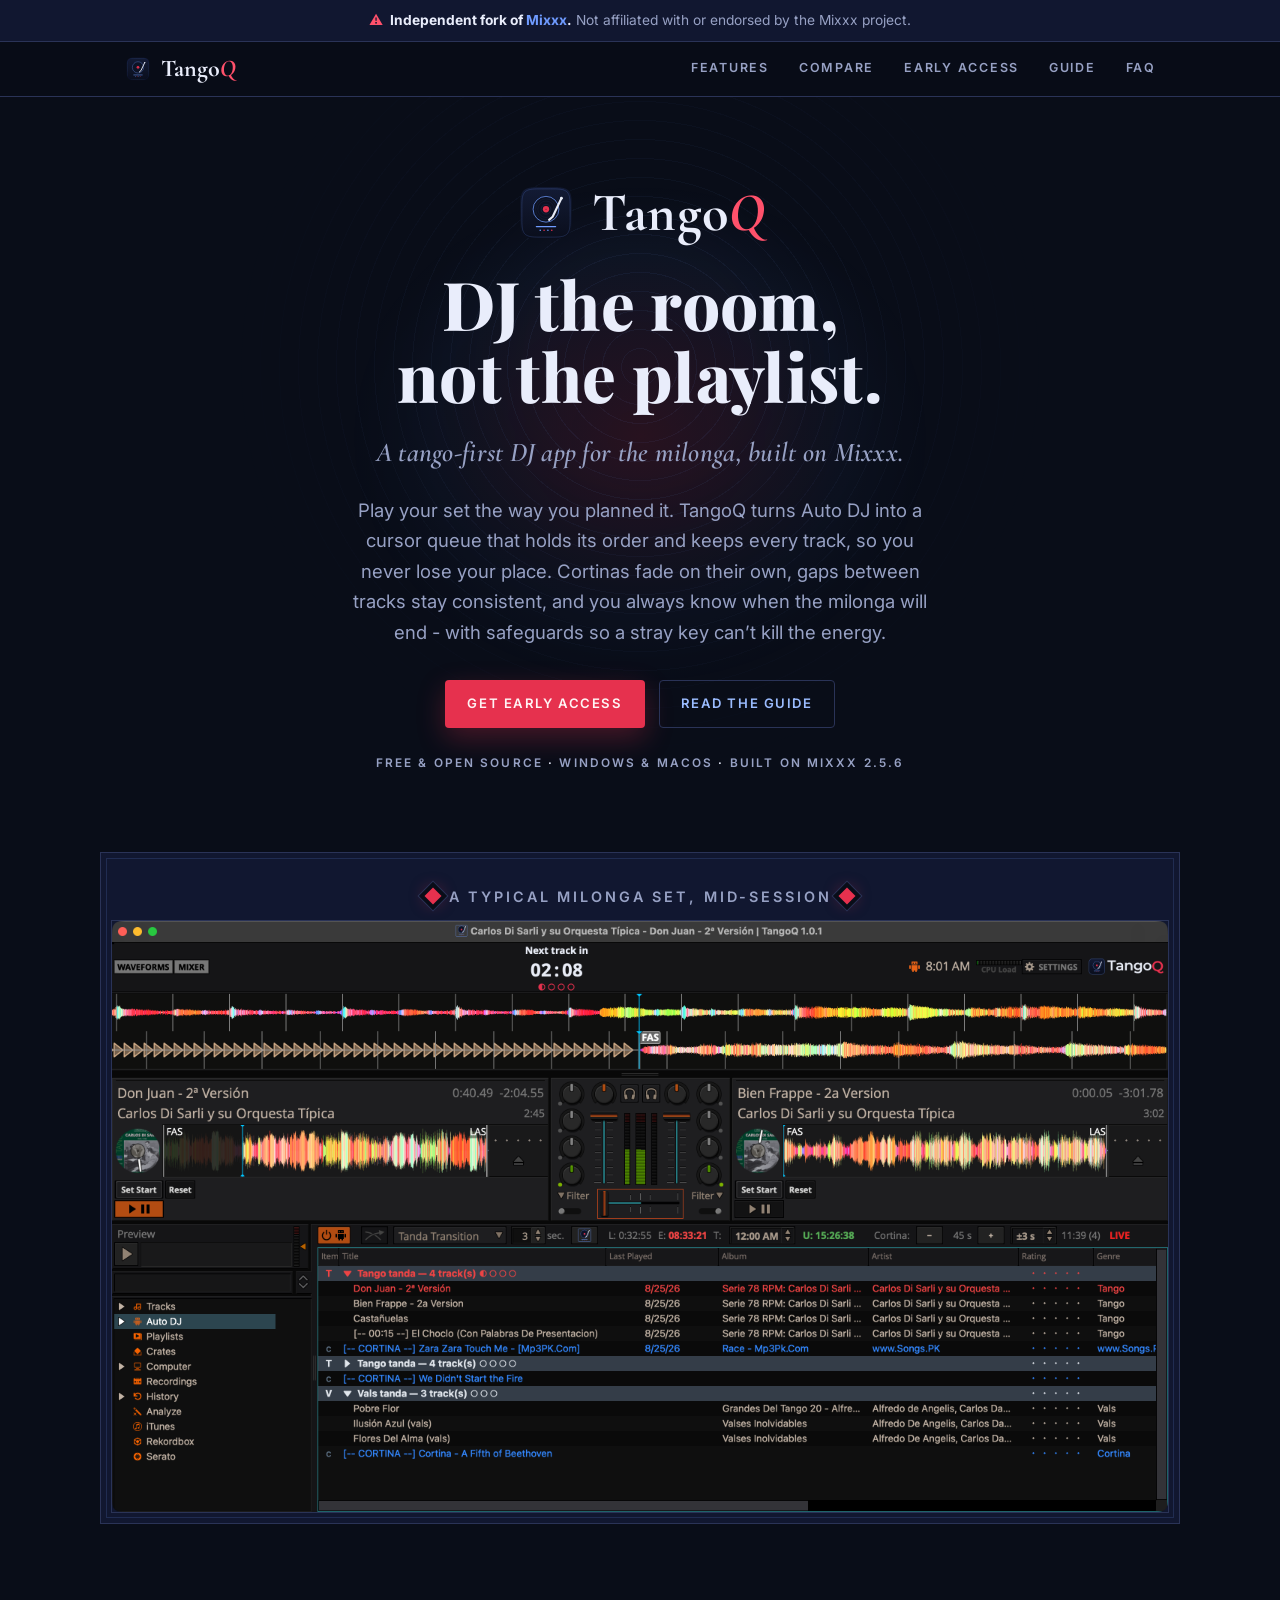
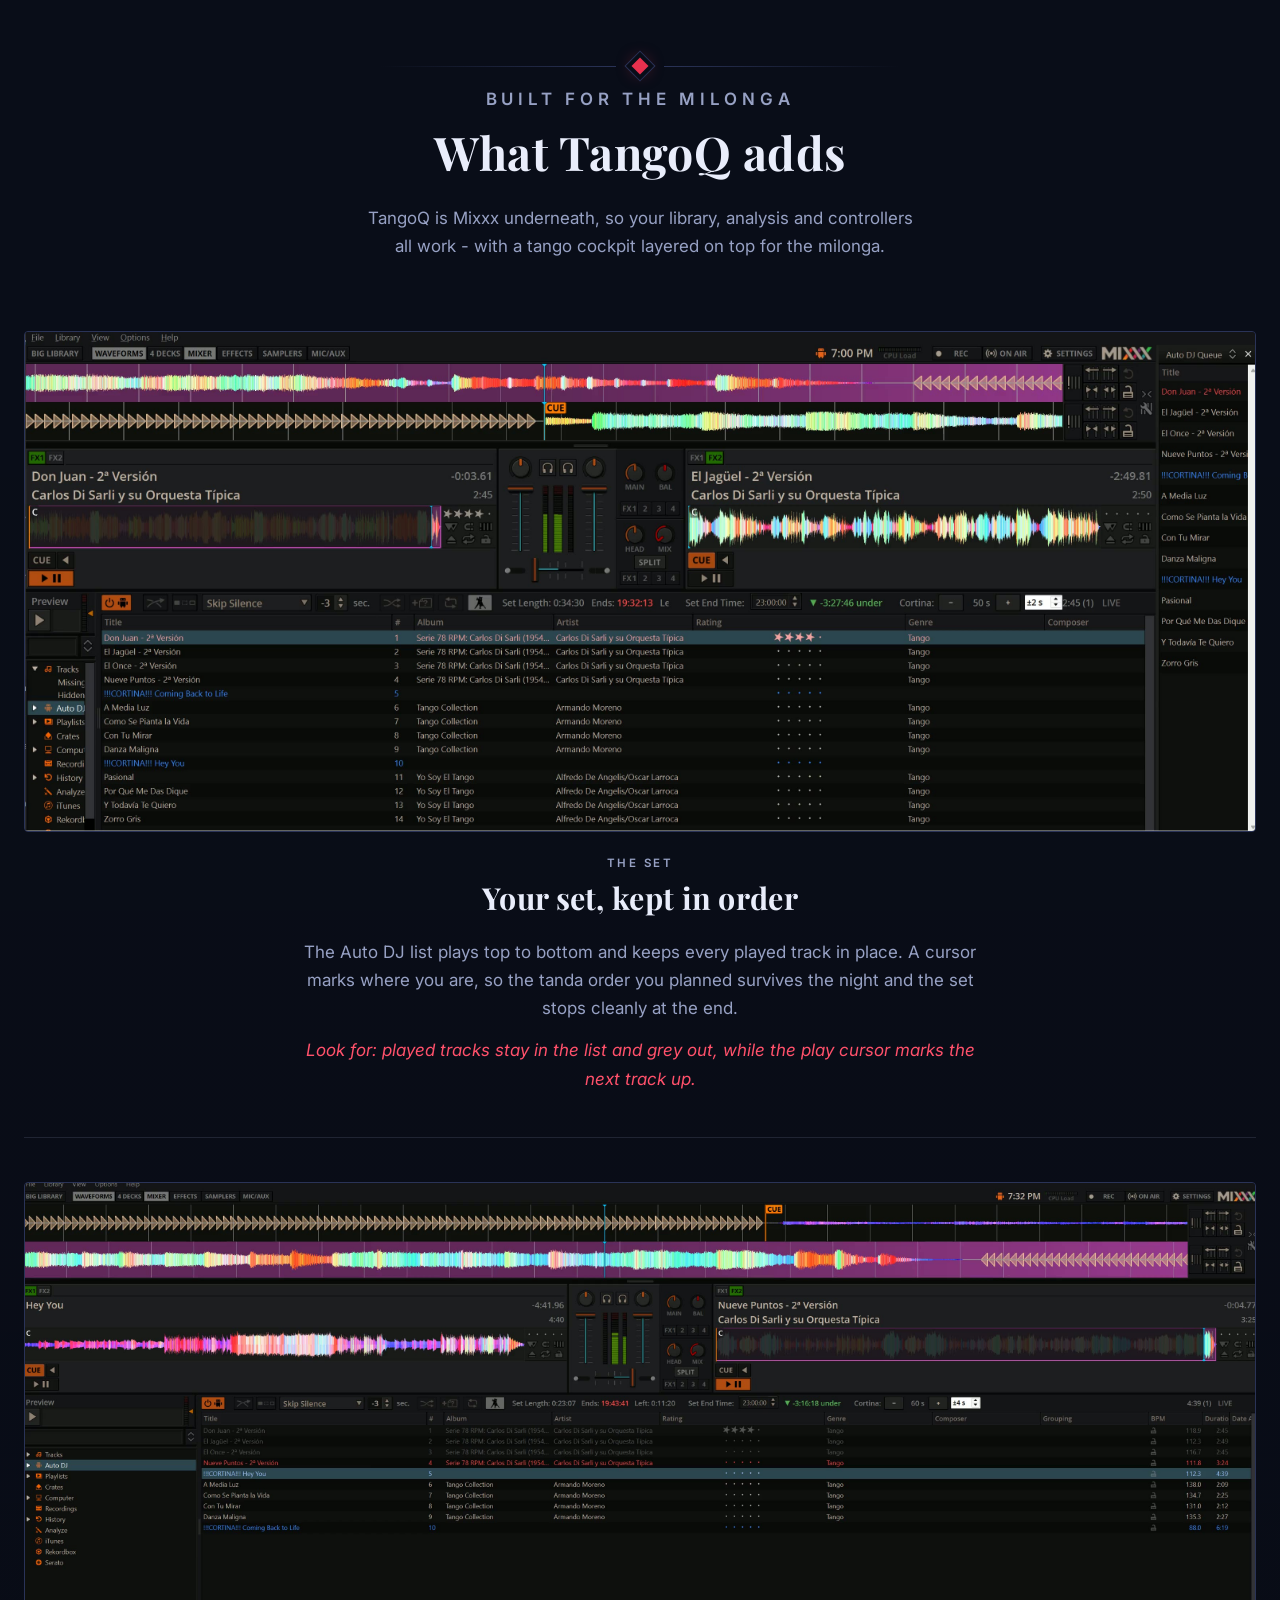
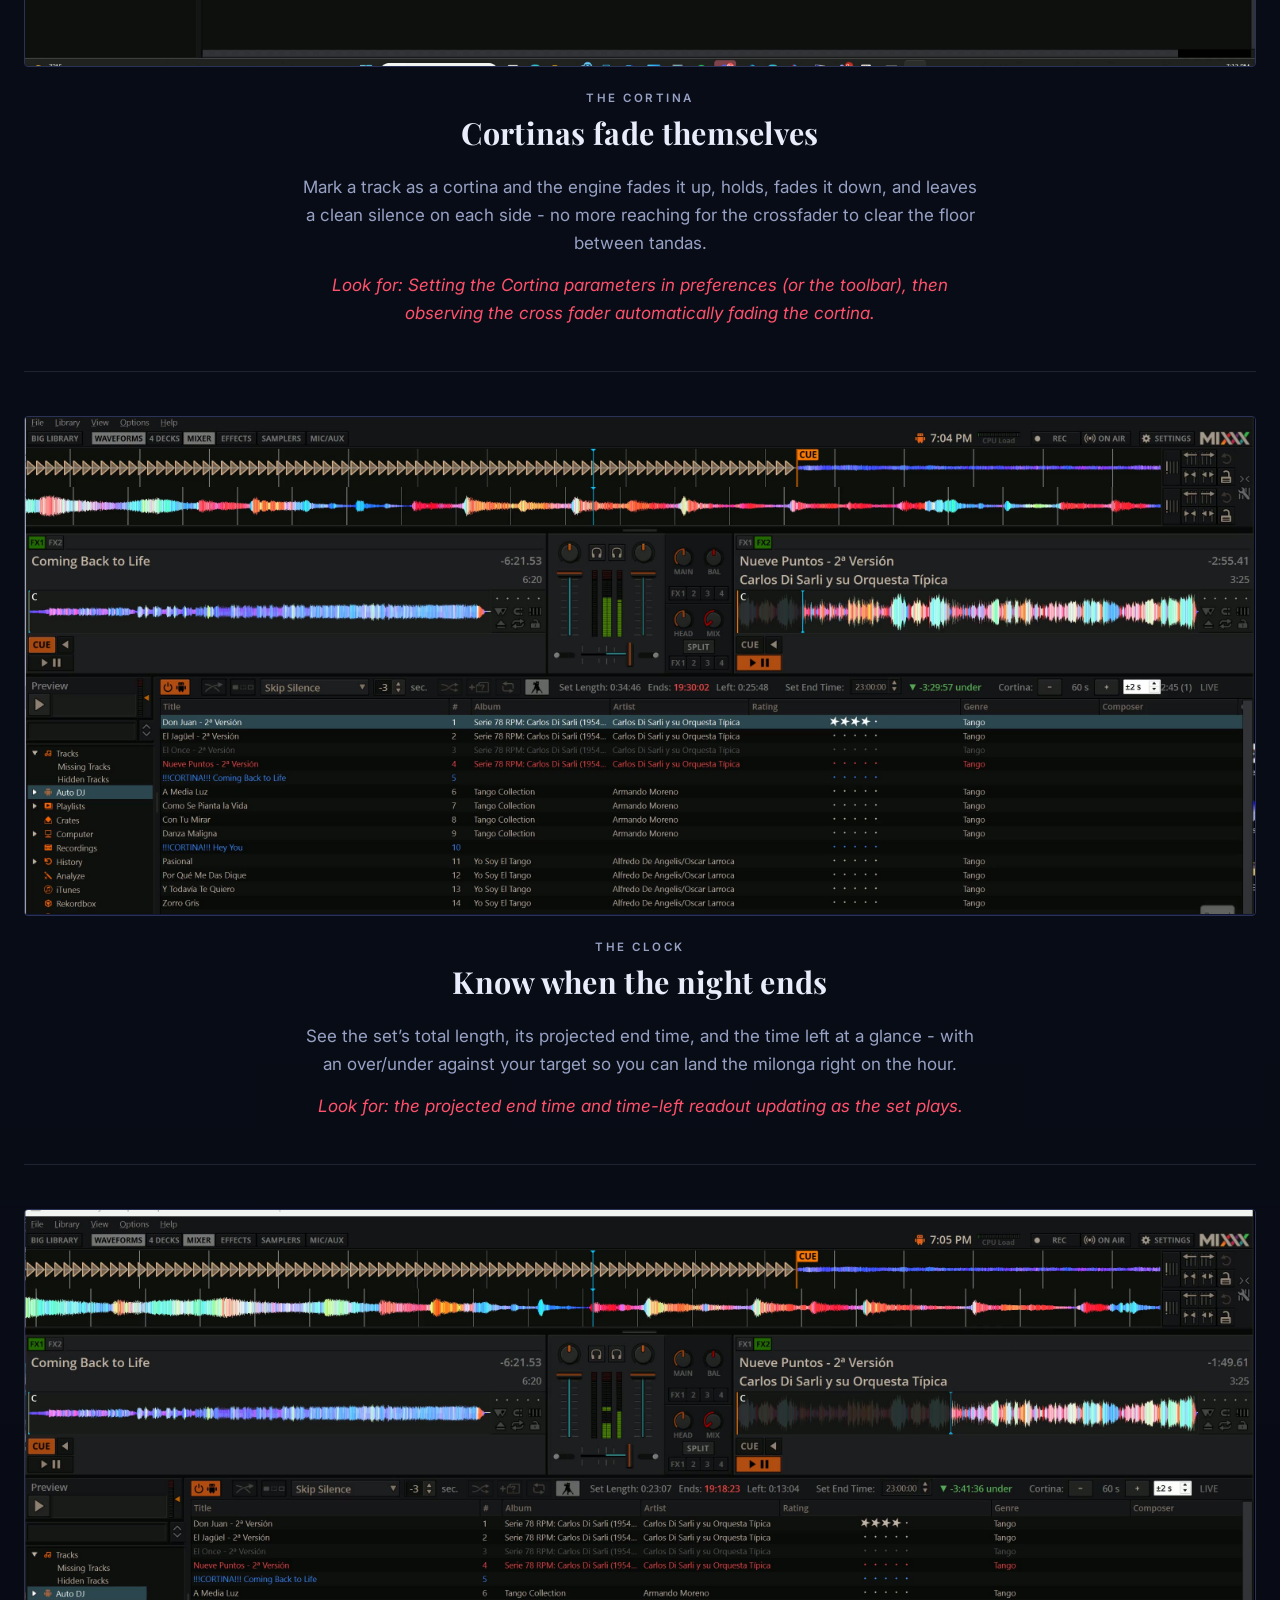
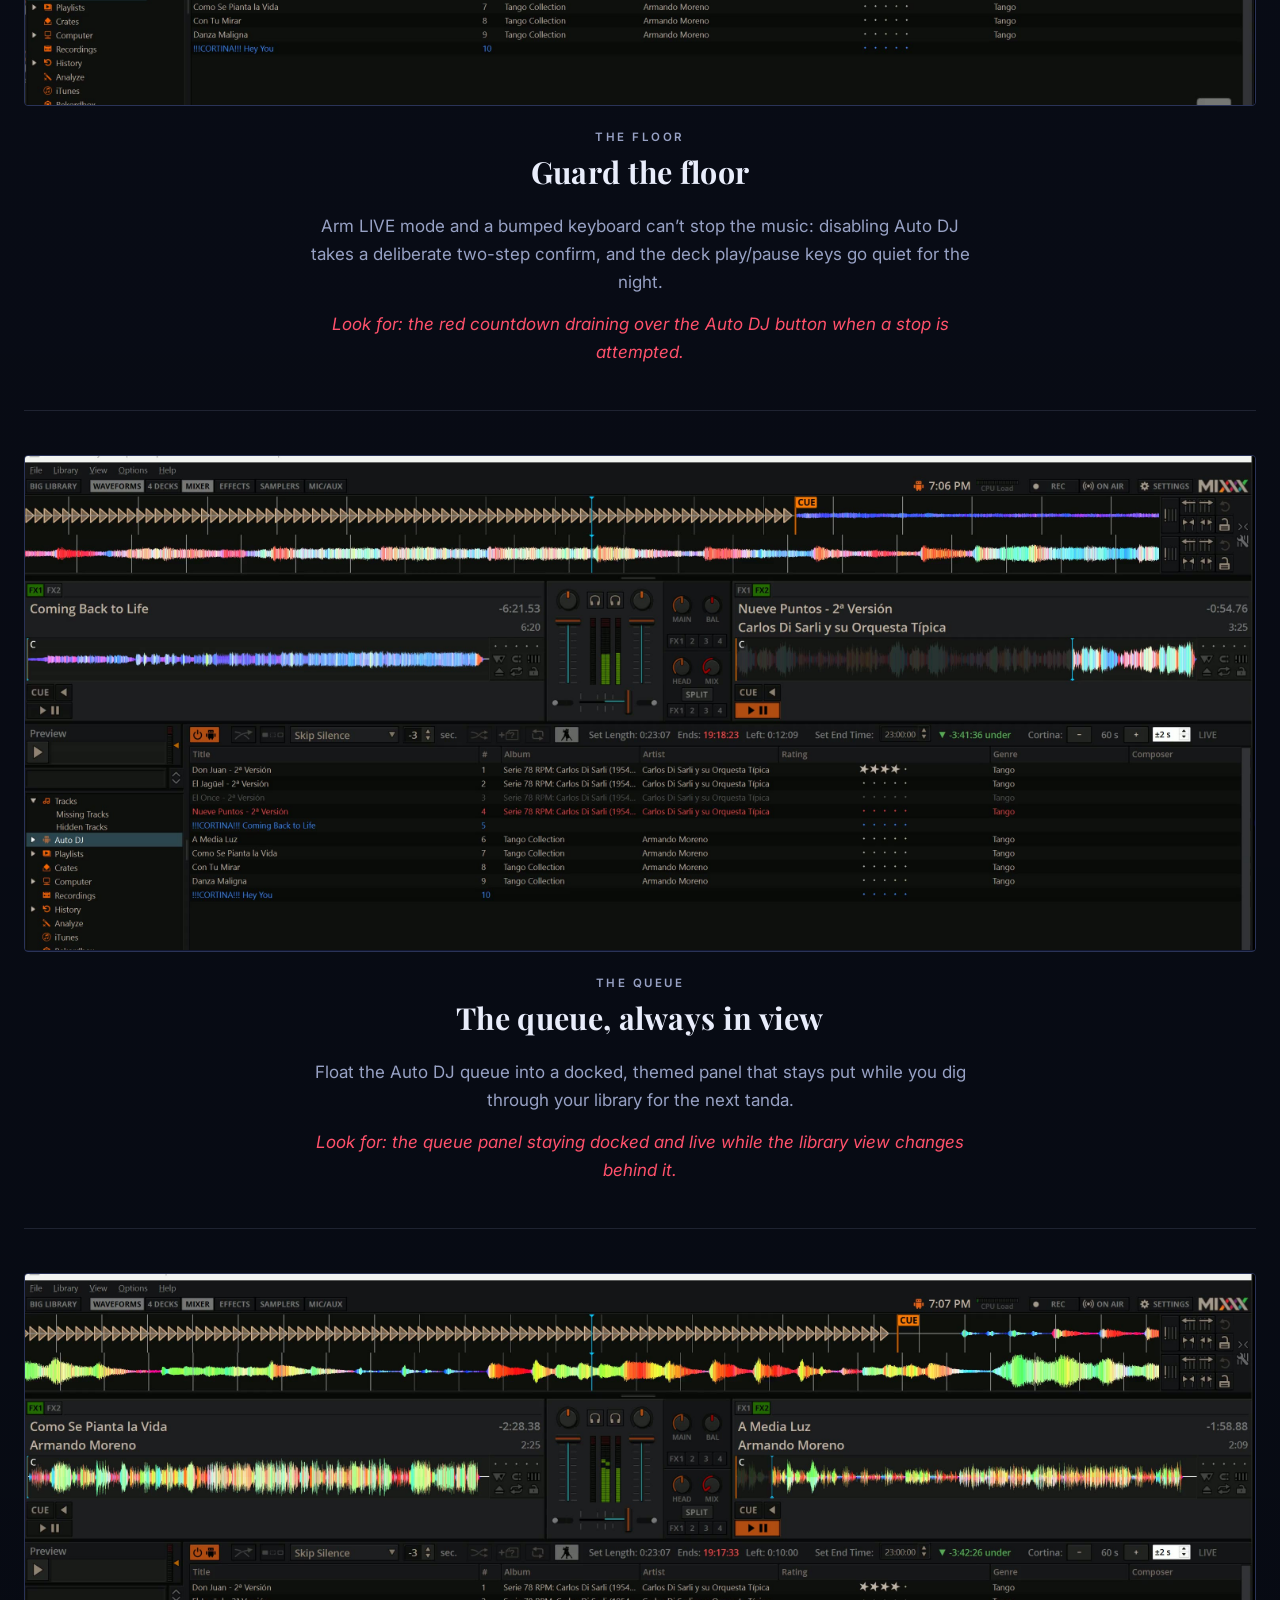
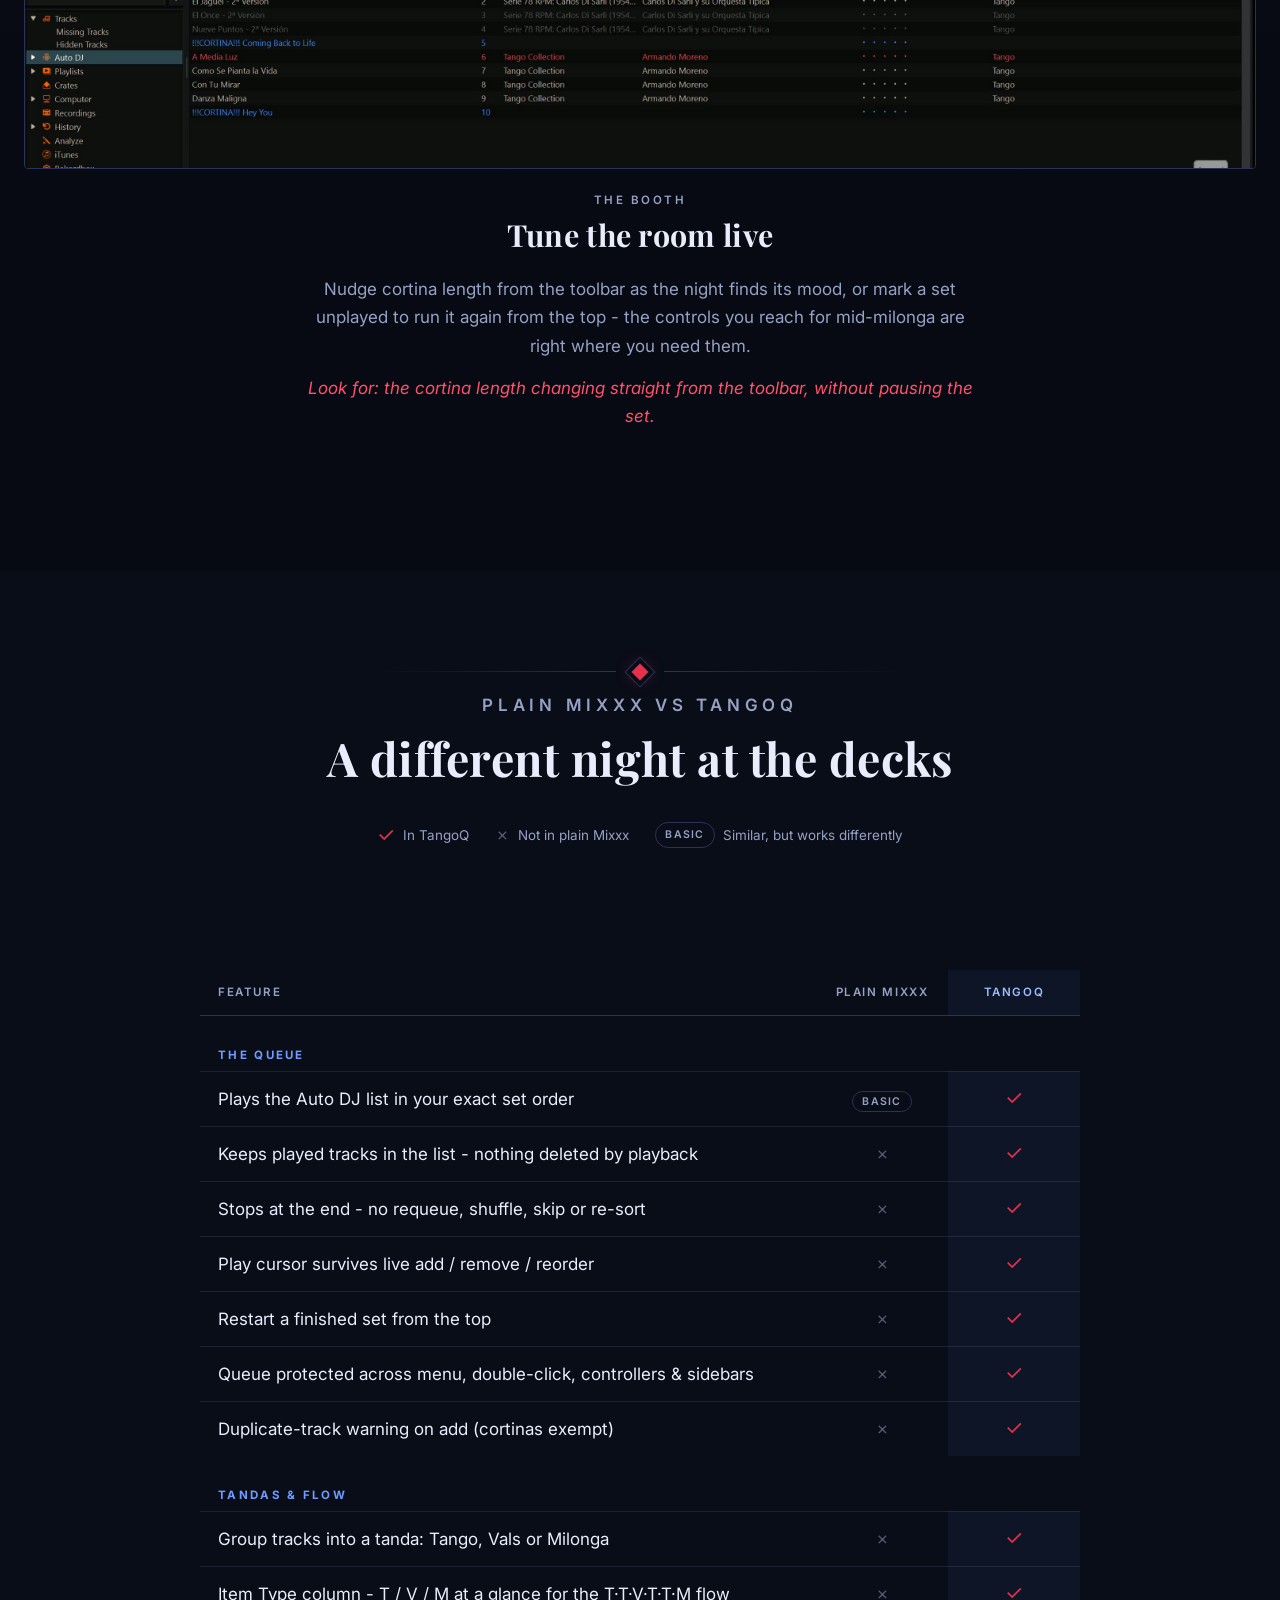
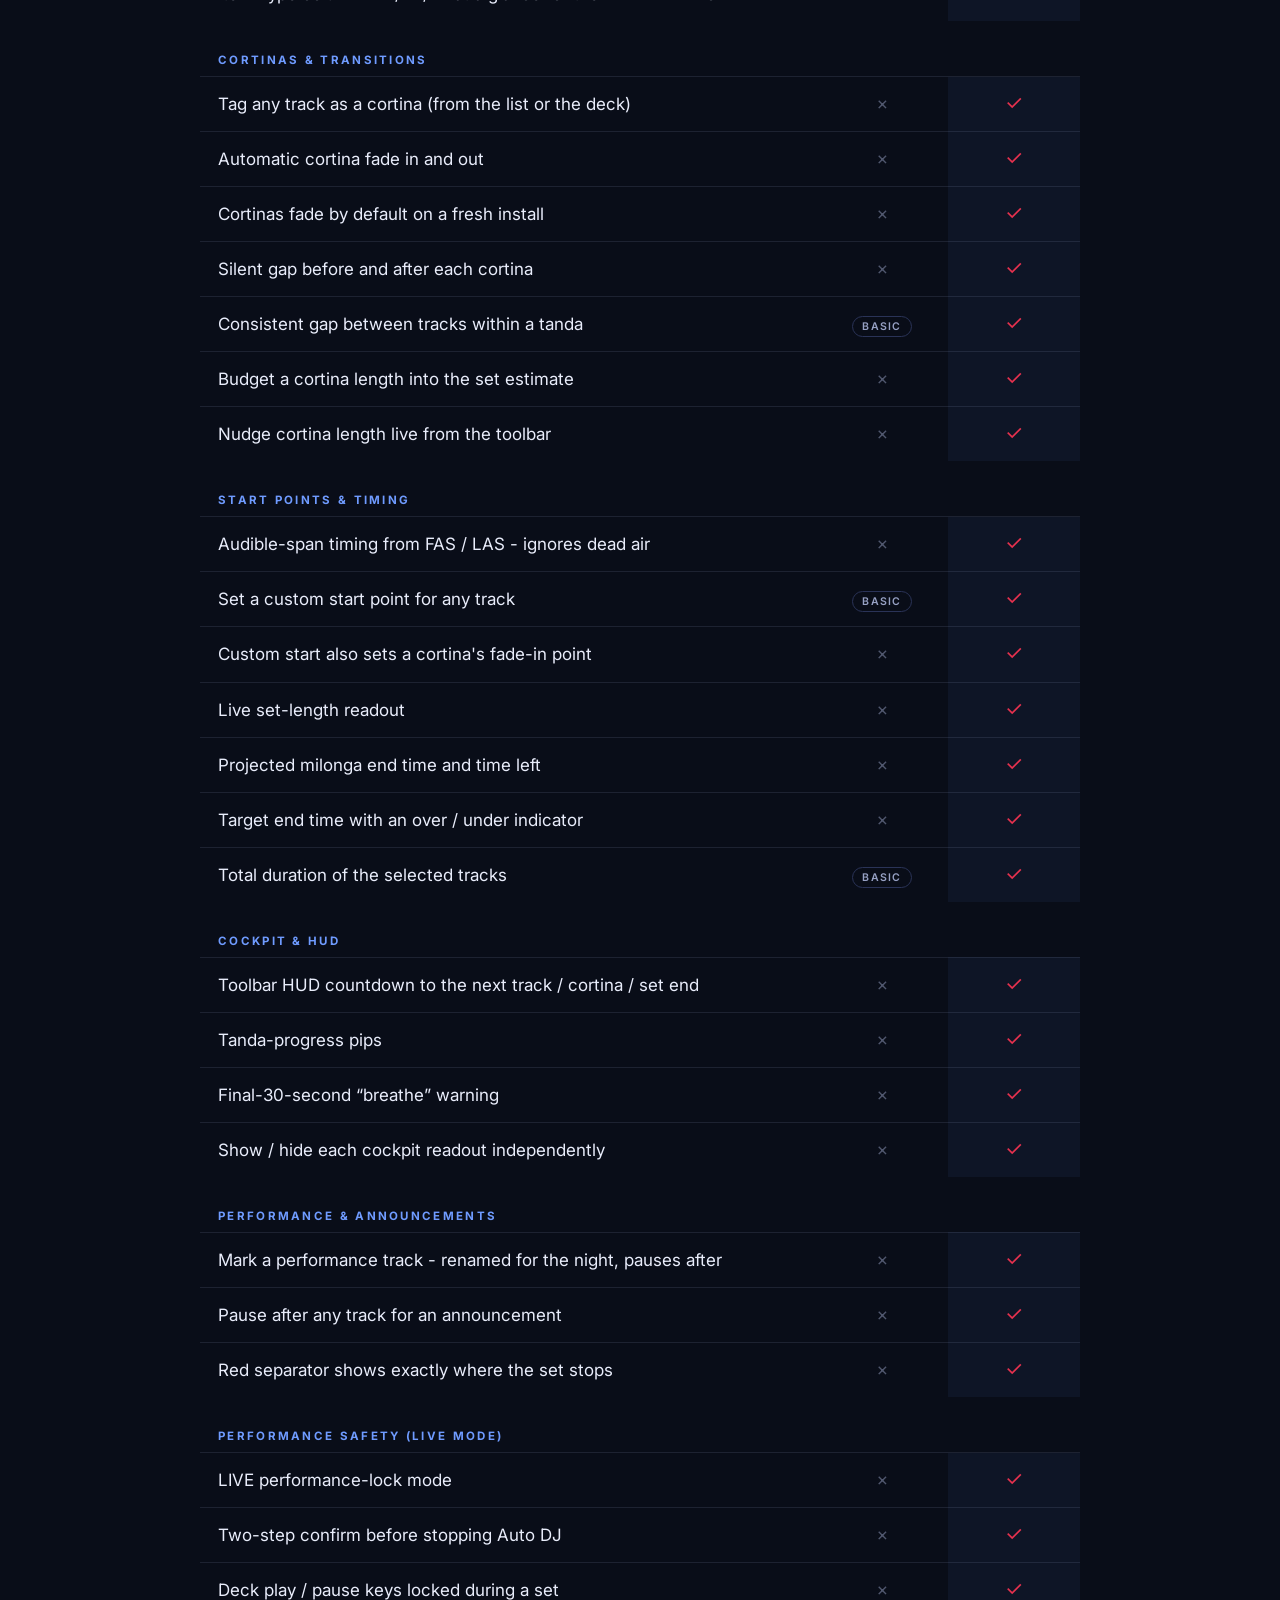
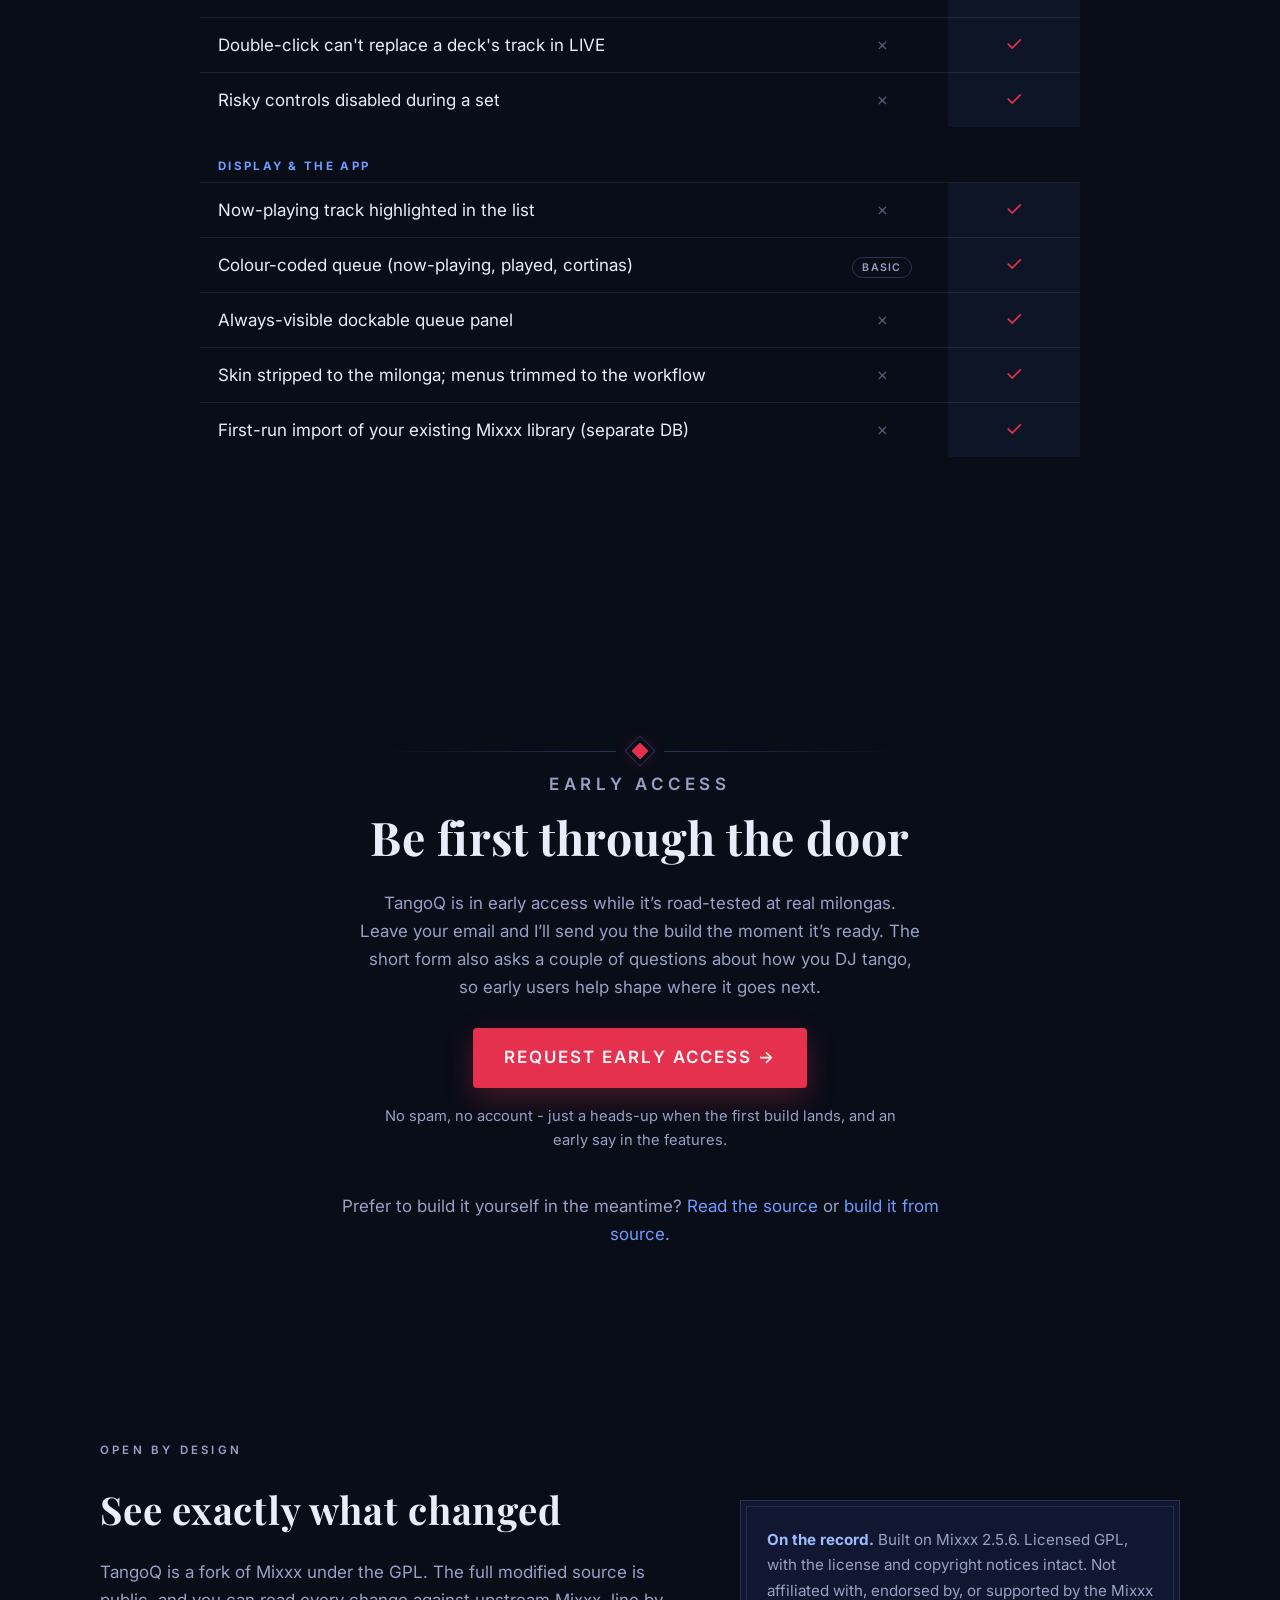
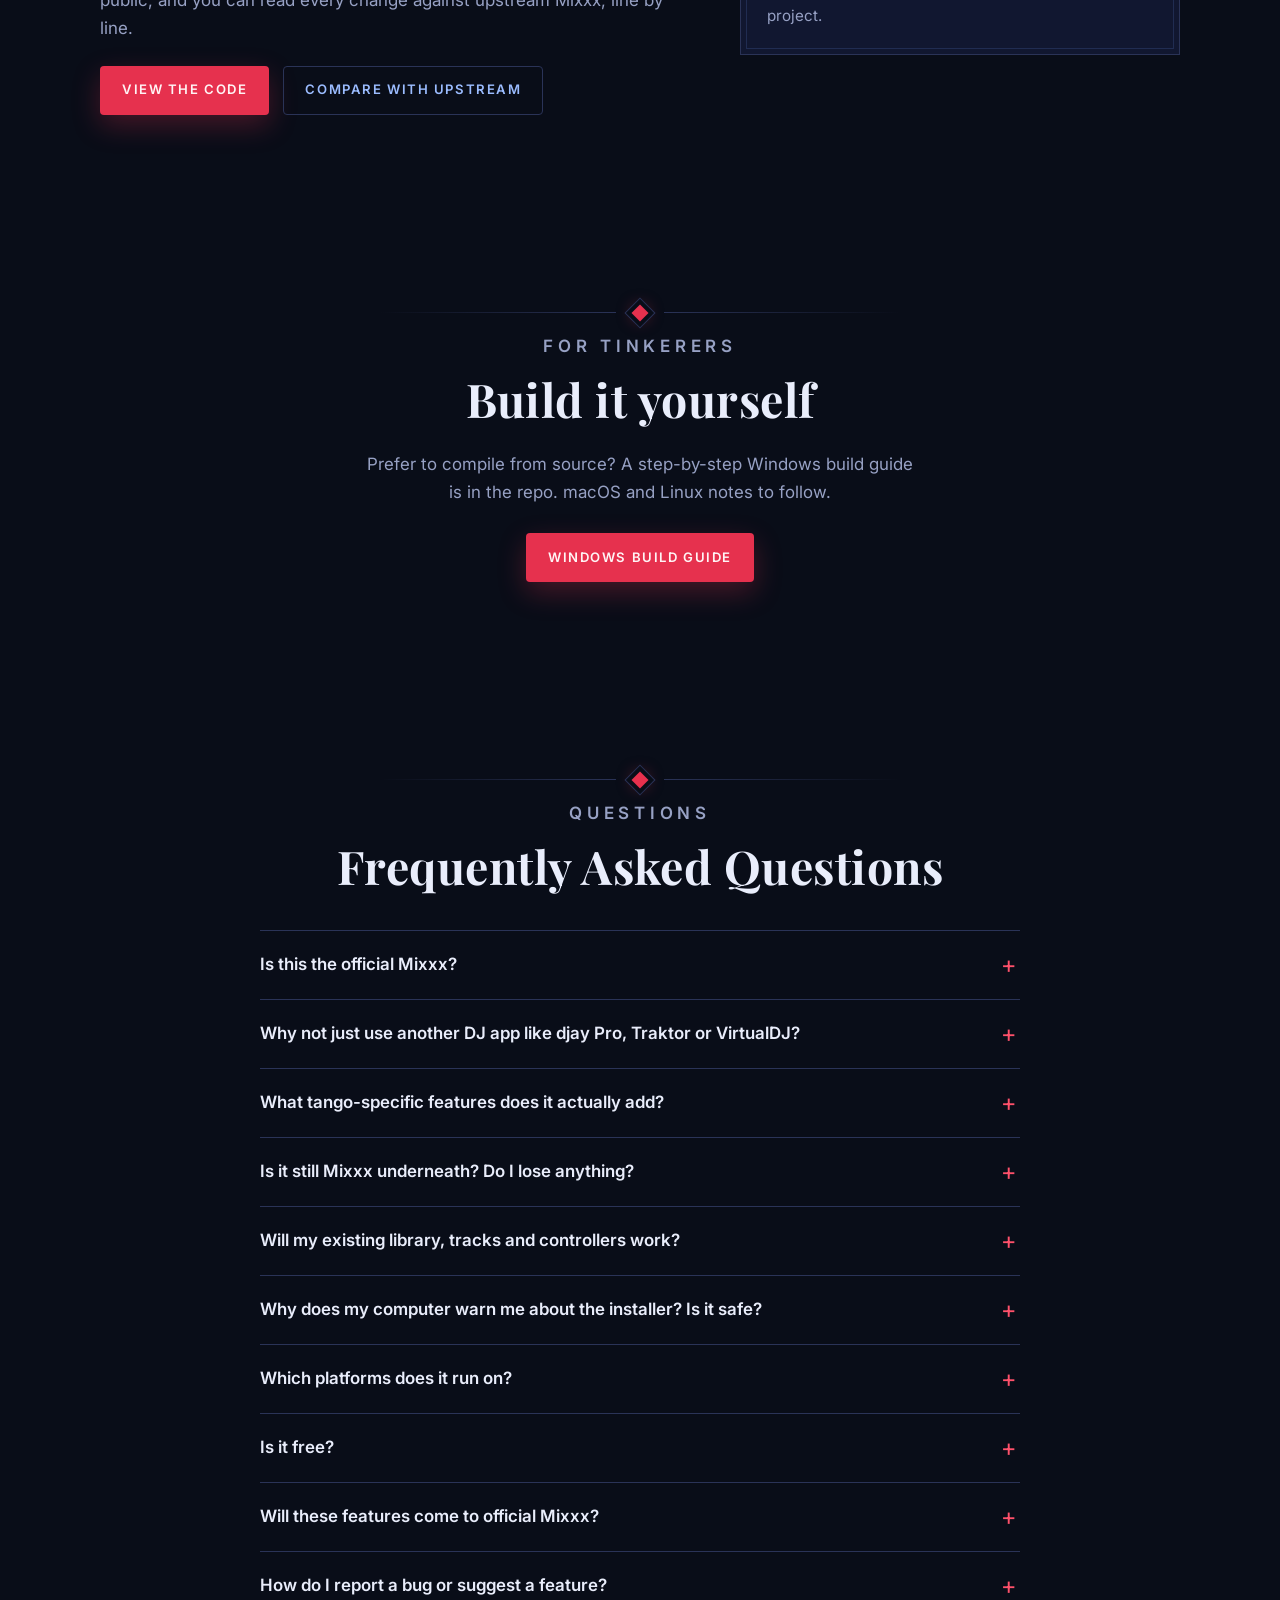
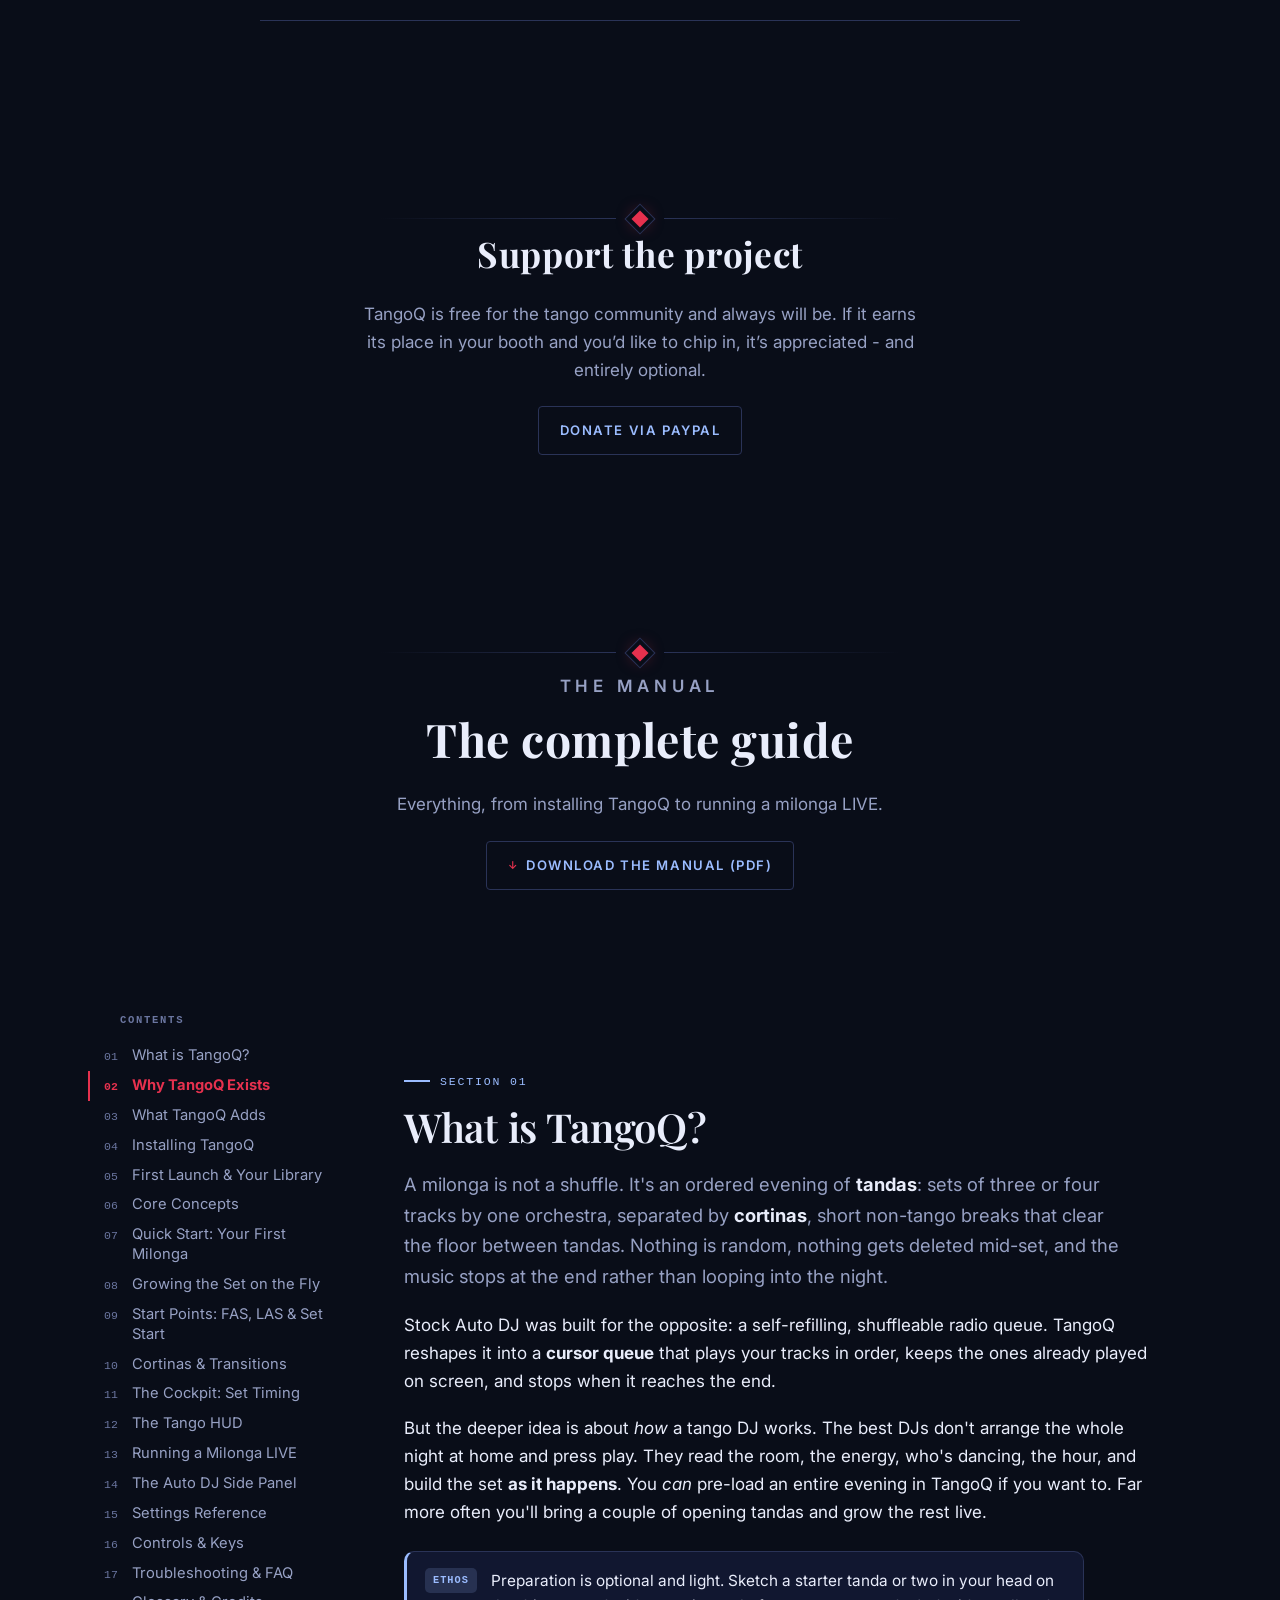
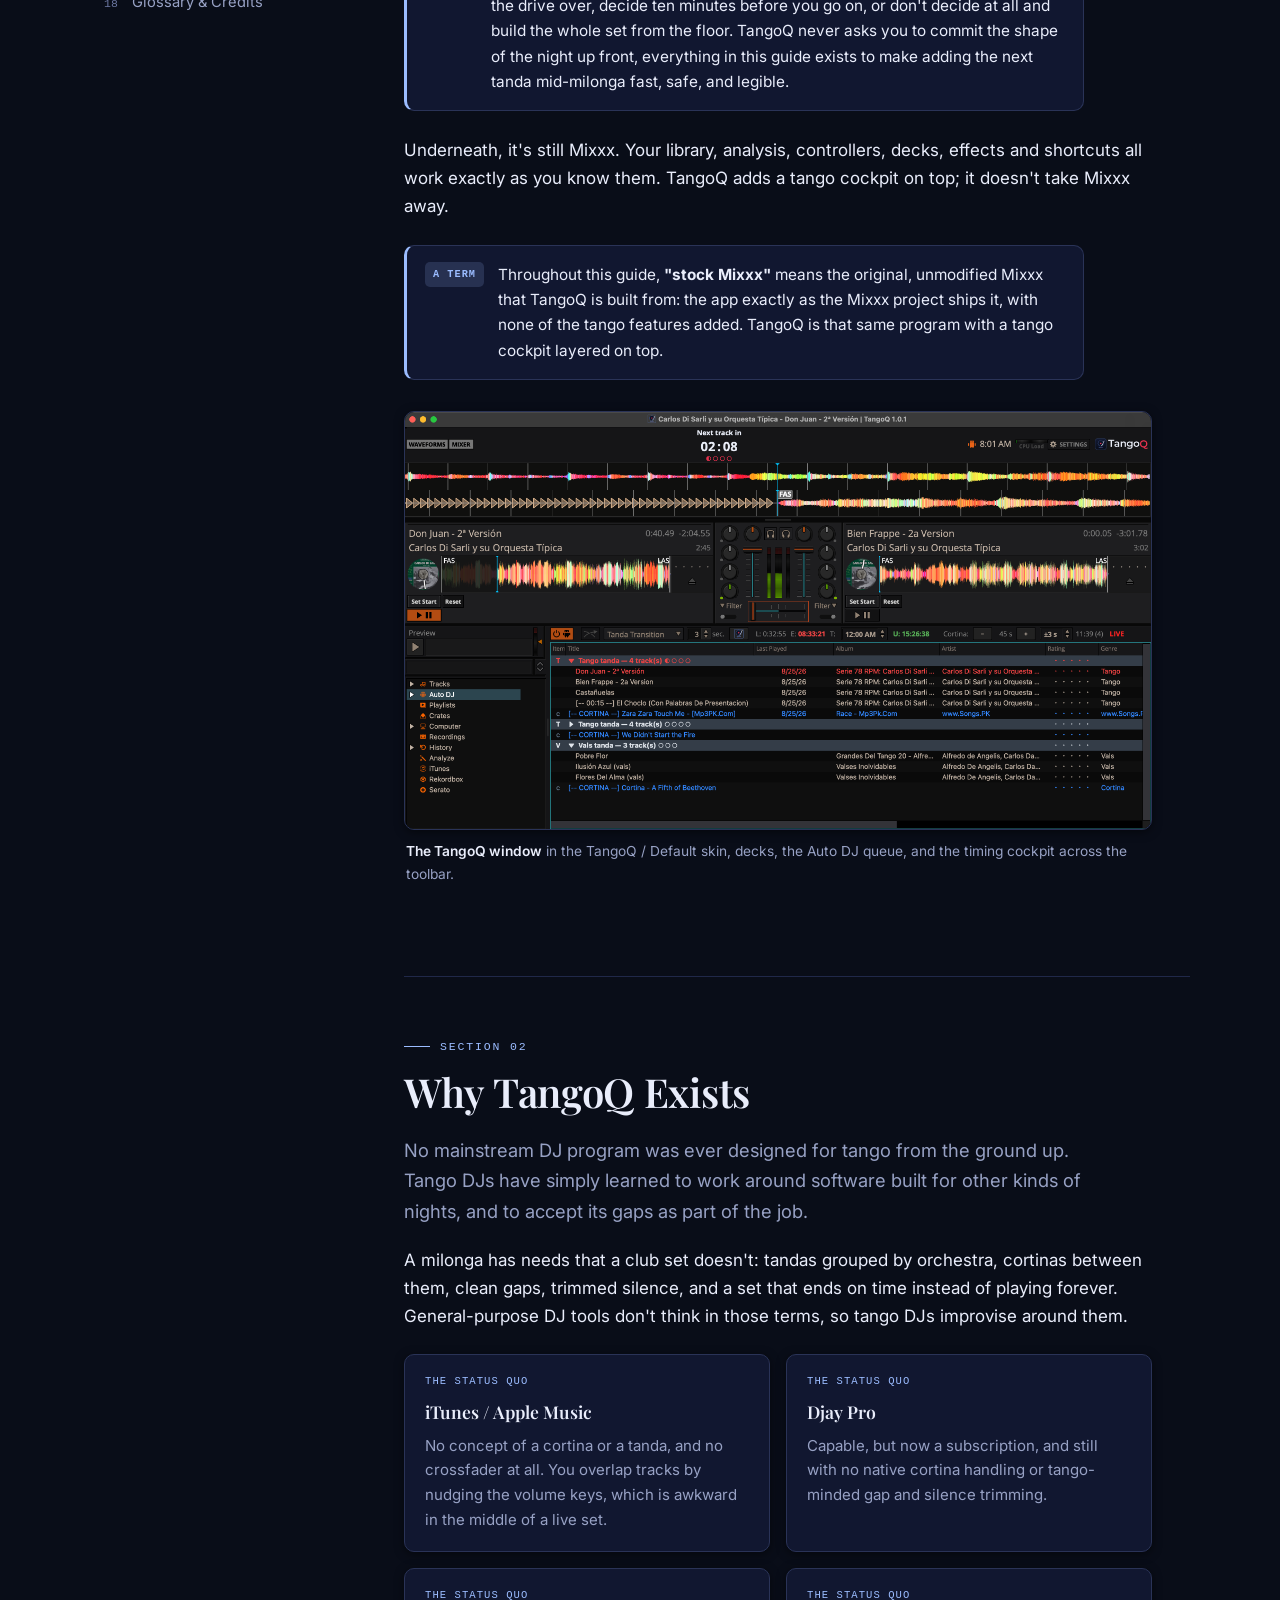
==== index.html @ 04840998 "Fix favicon white border by cropping padding The favicon used the macOS app icon, whose squircle is " ====
<!DOCTYPE html>
<html lang="en">
<head>
<meta charset="UTF-8" />
<meta name="viewport" content="width=device-width, initial-scale=1.0" />
<title>TangoQ - DJ the room, not the playlist</title>
<meta name="description" content="TangoQ is a tango-first DJ app built on Mixxx for milonga DJs: a cursor queue that keeps your set in order, automatic cortina fades, set length and end-time timing, and live-performance safeguards. An independent, GPL fork - not affiliated with the Mixxx project." />

<link rel="canonical" href="https://tangoq.app/" />
<!-- Open Graph / social preview -->
<meta property="og:type" content="website" />
<meta property="og:title" content="TangoQ - DJ the room, not the playlist" />
<meta property="og:description" content="A tango-first DJ app built on Mixxx for milonga DJs - a cursor queue, cortina fades, set timing, and gig safeguards." />
<meta property="og:image" content="https://tangoq.app/assets/tangoq-hero.png" />
<meta property="og:url" content="https://tangoq.app/" />

<link rel="icon" type="image/svg+xml" href="assets/tangoq_favicon.svg" />
<link rel="preconnect" href="https://fonts.googleapis.com" />
<link rel="preconnect" href="https://fonts.gstatic.com" crossorigin />
<link href="https://fonts.googleapis.com/css2?family=Cormorant+Garamond:ital,wght@0,600;0,700;1,600;1,700&family=Inter:wght@400;500;600;700&family=Playfair+Display:ital,wght@0,600;0,700;0,800;1,600&display=swap" rel="stylesheet" />
<link rel="stylesheet" href="styles.css" />
<style>
/* ===== scoped field-guide styles ===== */
.guide{
    color-scheme: dark;
    
    --bg:        #090d18;   
    --surface:   #111730;   
    --surface-2: #19203c;   
    --ink:       #e9edfb;   
    --muted:     #97a1c4;   
    --faint:     #6b76a0;   
    --line:      #2a3357;   
    --line-soft: #202849;
    --accent:    #e6314e;   
    --accent-ink:#ff516b;   
    --gold:      #9bbcff;   
    --good:      #7bb267;   
    --over:      #ff516b;   
    --hud-bg:    #05070f;
    --hud-ink:   #e9edfb;
    --shadow:    0 24px 60px rgba(0,0,0,.6);
    --shadow-sm: 0 2px 10px rgba(0,0,0,.5);

    --f-display: "Playfair Display", "Cormorant Garamond", Georgia, serif;
    --f-body:    "Inter", system-ui, -apple-system, "Segoe UI", Roboto, sans-serif;
    --f-mono:    ui-monospace, "SFMono-Regular", Menlo, Consolas, monospace;

    --measure: 68ch;
    --rail: 250px;
    --radius: 10px;
  }.guide *{ box-sizing: border-box; }.guide html{ scroll-behavior: smooth; scroll-padding-top: 84px; }
  @media (prefers-reduced-motion: reduce){.guide html{ scroll-behavior: auto; } }.guide body{
    margin:0;
    background:
      radial-gradient(1100px 520px at 50% -6%, rgba(230,49,78,.11), transparent 62%),
      radial-gradient(900px 480px at 50% 108%, rgba(111,155,255,.07), transparent 60%),
      var(--bg);
    background-attachment: fixed;
    color: var(--ink);
    font-family: var(--f-body);
    font-size: 17px;
    line-height: 1.65;
    -webkit-font-smoothing: antialiased;
    text-rendering: optimizeLegibility;
  }.guide ::selection{ background: color-mix(in srgb, var(--accent) 26%, transparent); }.guide a{ color: var(--accent-ink); text-underline-offset: 3px; text-decoration-thickness: 1px; }.guide a:hover{ color: var(--accent); }.guide :focus-visible{ outline: 2px solid var(--accent); outline-offset: 3px; border-radius: 3px; }.guide .topbar{
    position: sticky; top:0; z-index: 50;
    display:flex; align-items:center; gap:16px;
    padding: 12px clamp(16px,4vw,40px);
    background: color-mix(in srgb, var(--bg) 86%, transparent);
    backdrop-filter: blur(10px);
    border-bottom: 1px solid var(--line);
  }.guide .brand{ display:flex; align-items:baseline; gap:9px; font-family: var(--f-display); font-weight:900; font-size: 1.15rem; letter-spacing:.2px; }.guide .brand b{ color: var(--accent); font-weight:900; }.guide .brand span{ font-family: var(--f-mono); font-size:.62rem; letter-spacing:.14em; text-transform:uppercase; color: var(--faint); transform: translateY(-1px); }.guide .topbar .spacer{ flex:1; }.guide .tog{
    font-family: var(--f-mono); font-size:.72rem; letter-spacing:.06em;
    display:inline-flex; align-items:center; gap:7px;
    padding: 7px 12px; border-radius: 999px;
    border:1px solid var(--line); background: var(--surface); color: var(--muted);
    cursor:pointer;
  }.guide .tog:hover{ border-color: var(--accent); color: var(--ink); }.guide .fork-banner{
    display:flex; align-items:center; justify-content:center; gap:9px;
    padding: 7px 16px; font-size:.8rem; color: var(--muted);
    background: var(--surface); border-bottom: 1px solid var(--line); text-align:center;
  }.guide .fork-banner strong{ color: var(--ink); font-weight:600; }.guide .fork-banner a{ color: var(--accent-ink); }.guide .topbar__icon{ width: 28px; height: 28px; flex:none; }.guide .brand{ text-decoration:none; }.guide .brand .brand__name{ font-family: var(--f-display); font-weight:700; font-size:1.32rem; letter-spacing:.01em; color: var(--ink); }.guide .brand .brand__q{ color: var(--accent); font-style:italic; }.guide .topbar-links{ display:flex; gap:26px; }.guide .topbar-links a{
    color: var(--muted); font-size:.74rem; font-weight:600;
    text-transform:uppercase; letter-spacing:.14em; text-decoration:none;
  }.guide .topbar-links a:hover{ color: var(--gold); }
  @media (max-width: 720px){.guide .topbar-links{ display:none; } }.guide .site-footer{
    border-top: 1px solid var(--line); background: var(--surface);
    padding: 34px clamp(16px,4vw,40px); margin-top: 30px;
  }.guide .site-footer__inner{ max-width: 1180px; margin: 0 auto; display:flex; flex-wrap:wrap; gap: 16px 30px; align-items:center; justify-content:space-between; }.guide .site-footer p{ margin:0; font-size:.82rem; color: var(--muted); max-width: 70ch; }.guide .site-footer strong{ color: var(--ink); }.guide .site-footer a{ color: var(--accent-ink); }.guide .site-footer__links{ display:flex; flex-wrap:wrap; gap: 18px; }.guide .site-footer__links a{ color: var(--muted); font-size:.74rem; font-weight:600; text-transform:uppercase; letter-spacing:.12em; }.guide .site-footer__links a:hover{ color: var(--gold); }.guide .hero .dl-cta{ margin-top: 30px; display:flex; gap:14px; flex-wrap:wrap; }.guide .m-btn{
    display:inline-flex; align-items:center; gap:8px; padding: 11px 20px; border-radius: 999px;
    font-family: var(--f-body); font-weight:600; font-size:.92rem; letter-spacing:.01em;
    text-decoration:none; border:1px solid var(--accent);
  }.guide .m-btn--primary{ background: var(--accent); color: #fff4f5; }.guide .m-btn--primary:hover{ background: var(--accent-ink); border-color: var(--accent-ink); }.guide .m-btn--ghost{ background: transparent; color: var(--ink); border-color: var(--line); }.guide .m-btn--ghost:hover{ border-color: var(--accent); color: var(--accent-ink); }.guide .shell{ max-width: 1180px; margin: 0 auto; padding: 0 clamp(16px,4vw,40px); }.guide .grid{ display:grid; grid-template-columns: var(--rail) minmax(0,1fr); gap: clamp(24px,5vw,68px); align-items:start; }
  @media (max-width: 920px){.guide .grid{ grid-template-columns: 1fr; } }.guide .toc{ position: sticky; top: 76px; align-self:start; }
  @media (max-width: 920px){.guide .toc{ position:static; } }.guide .toc h4{ font-family:var(--f-mono); font-size:.66rem; letter-spacing:.16em; text-transform:uppercase; color:var(--faint); margin:0 0 12px; padding-left: 30px; }.guide .toc ol{ list-style:none; margin:0; padding:0; counter-reset: toc; }.guide .toc li{ counter-increment: toc; }.guide .toc a{
    display:flex; gap:12px; align-items:baseline;
    padding: 5px 0; color: var(--muted); text-decoration:none; font-size:.92rem; line-height:1.35;
    border-left: 2px solid transparent; padding-left: 14px; margin-left:-2px;
  }.guide .toc a::before{ content: counter(toc,decimal-leading-zero); font-family:var(--f-mono); font-size:.72rem; color:var(--faint); min-width: 1.4em; }.guide .toc a:hover{ color: var(--ink); }.guide .toc a.active{ color: var(--accent); border-left-color: var(--accent); font-weight:700; }.guide .toc a.active::before{ color: var(--accent); }.guide .toc details{ margin:0; }.guide .toc summary{ display:none; }
  @media (max-width:920px){.guide .toc{ background:var(--surface); border:1px solid var(--line); border-radius:var(--radius); margin: 8px 0 4px; }.guide .toc details{ padding: 6px 14px; }.guide .toc summary{ display:block; cursor:pointer; font-family:var(--f-mono); font-size:.72rem; letter-spacing:.1em; text-transform:uppercase; color:var(--muted); padding:8px 0; }.guide .toc h4{ display:none; }.guide .toc ol{ padding: 4px 0 10px; }
  }.guide .hero{ padding: clamp(40px,7vw,84px) 0 clamp(28px,4vw,48px); border-bottom: 1px solid var(--line); }.guide .eyebrow{ font-family:var(--f-mono); font-size:.72rem; letter-spacing:.22em; text-transform:uppercase; color: var(--gold); margin:0 0 20px; }.guide .hero h1{
    font-family: var(--f-display); font-optical-sizing:auto;
    font-weight: 900; font-size: clamp(2.6rem, 7vw, 4.6rem); line-height: 1.02;
    letter-spacing:-.5px; margin:0; text-wrap: balance;
  }.guide .hero h1 em{ font-style: italic; font-weight:500; color: var(--accent); }.guide .hero .lede{ max-width: 40ch; margin: 22px 0 0; font-size: 1.24rem; line-height:1.5; color: var(--muted); }.guide .hero .lede b{ color: var(--ink); font-weight:700; }.guide .meta-row{ display:flex; flex-wrap:wrap; gap: 10px 8px; margin-top: 30px; }.guide .chip{ font-family:var(--f-mono); font-size:.72rem; letter-spacing:.04em; padding:6px 11px; border-radius:999px; background: var(--surface-2); color: var(--muted); border:1px solid var(--line); }.guide .chip b{ color: var(--accent); font-weight:600; }.guide main{ padding-bottom: 40px; }.guide .sec{ padding: clamp(38px,5vw,60px) 0; border-bottom: 1px solid var(--line-soft); scroll-margin-top: 84px; }.guide .sec:last-of-type{ border-bottom:0; }.guide .sec > .kicker{ font-family:var(--f-mono); font-size:.72rem; letter-spacing:.16em; text-transform:uppercase; color:var(--gold); display:flex; align-items:center; gap:10px; margin:0 0 14px; }.guide .sec > .kicker::before{ content:""; width: 26px; height:1.5px; background: var(--gold); display:inline-block; }.guide .sec h2{ font-family:var(--f-display); font-weight:600; font-size: clamp(1.7rem,3.6vw,2.5rem); line-height:1.12; letter-spacing:-.3px; margin:0 0 .5em; text-wrap:balance; }.guide .sec h3{ font-family:var(--f-display); font-weight:600; font-size:1.3rem; margin: 2em 0 .5em; letter-spacing:-.2px; }.guide .prose{ max-width: var(--measure); }.guide .prose p{ margin: 0 0 1.1em; }.guide .prose ul, .guide .prose ol{ max-width: var(--measure); padding-left: 1.25em; margin: 0 0 1.2em; }.guide .prose li{ margin: .4em 0; padding-left:.2em; }.guide .prose li::marker{ color: var(--accent); }.guide .prose strong{ font-weight:700; }.guide .lead{ font-size: 1.15rem; color: var(--muted); max-width: 60ch; }.guide .lead b, .guide .lead strong{ color: var(--ink); }.guide .ui{ font-family:var(--f-mono); font-size:.86em; background: var(--surface-2); border:1px solid var(--line); border-radius:6px; padding:.08em .42em; color: var(--ink); white-space:nowrap; }.guide .path{ font-family:var(--f-mono); font-size:.82em; color: var(--muted); word-break: break-all; }.guide kbd{ font-family:var(--f-mono); font-size:.8em; background: var(--surface); border:1px solid var(--line); border-bottom-width:2px; border-radius:6px; padding:.12em .5em; color:var(--ink); box-shadow: var(--shadow-sm); white-space:nowrap; }.guide .note{ display:grid; grid-template-columns: auto 1fr; gap: 14px; max-width: var(--measure);
    margin: 1.6em 0; padding: 16px 18px; border-radius: var(--radius);
    background: var(--surface); border:1px solid var(--line); border-left: 3px solid var(--gold);
    font-size: .96rem; }.guide .note .tag{ font-family:var(--f-mono); font-size:.64rem; letter-spacing:.1em; text-transform:uppercase; font-weight:600;
    align-self:start; padding:4px 8px; border-radius:5px; white-space:nowrap;
    background: color-mix(in srgb, var(--gold) 16%, transparent); color: var(--gold); }.guide .note p{ margin:0; }.guide .note p + p{ margin-top:.6em; }.guide .note.live{ border-left-color: var(--accent); }.guide .note.live .tag{ background: color-mix(in srgb, var(--accent) 15%, transparent); color: var(--accent); }.guide .note.once{ border-left-color: var(--good); }.guide .note.once .tag{ background: color-mix(in srgb, var(--good) 16%, transparent); color: var(--good); }.guide figure.shot{ margin: 1.8em 0; max-width: var(--measure); padding:0; }.guide figure.shot img{ display:block; width:100%; height:auto; border:1px solid var(--line); border-radius:10px; box-shadow: var(--shadow-sm); }.guide figure.shot img + img{ margin-top:14px; }.guide .shot__slot{
    border: 1.5px dashed var(--line); border-radius: var(--radius);
    background: repeating-linear-gradient(45deg, var(--surface), var(--surface) 12px, var(--surface-2) 12px, var(--surface-2) 24px);
    aspect-ratio: 16 / 8; display:flex; flex-direction:column; align-items:center; justify-content:center; gap:8px;
    color: var(--faint); text-align:center; padding: 20px;
  }.guide .shot__slot .cam{ font-size: 1.7rem; opacity:.7; }.guide .shot__slot .num{ font-family:var(--f-mono); font-size:.72rem; letter-spacing:.1em; color: var(--muted); }.guide .shot__slot .file{ font-family:var(--f-mono); font-size:.74rem; color: var(--accent); }.guide figure.shot figcaption{ font-size:.86rem; color: var(--muted); margin-top: 10px; padding-left: 2px; text-align:left; }.guide figure.shot figcaption b{ color: var(--ink); font-weight:600; }.guide .device{ max-width: var(--measure); margin: 1.6em 0; }.guide .device .cap{ font-size:.82rem; color:var(--faint); font-family:var(--f-mono); letter-spacing:.05em; margin-top:8px; }.guide .cockpit{
    background: #151517; border:1px solid #050505; border-radius: 8px;
    box-shadow: var(--shadow); padding: 12px 14px; overflow-x:auto;
    display:flex; align-items:center; gap: 8px; white-space:nowrap;
    font-family: var(--f-mono); font-size:.92rem; color:#a7998b;
  }.guide .cockpit .rd{ display:inline-flex; gap:6px; align-items:baseline; }.guide .cockpit .k{ color:#8d8073; }.guide .cockpit .red{ color:#ee4444; font-weight:600; }.guide .cockpit .grn{ color:#55aa55; font-weight:600; }.guide .cockpit .box{ border:1px solid #3a3a3d; border-radius:5px; padding:2px 7px; color:#cdb4a4; }.guide .cockpit .sep{ width:8px; display:inline-block; }.guide .cockpit .nudge{ border:1px solid #3a3a3d; border-radius:5px; padding:1px 8px; color:#a7998b; }.guide .cockpit .live{ color:#ee2222; font-weight:700; letter-spacing:.06em; }.guide .hud{
    background: var(--hud-bg); border-radius: 10px; box-shadow: var(--shadow);
    padding: 26px; display:flex; flex-direction:column; align-items:center; gap:14px;
  }.guide .hud .count{ font-family:var(--f-mono); font-weight:500; font-size: clamp(3rem,10vw,4.4rem); line-height:1; color: var(--hud-ink); letter-spacing:2px; }.guide .hud .count.breathe{ color:#ff5b5b; }.guide .hud .label{ font-family:var(--f-mono); font-size:.7rem; letter-spacing:.2em; text-transform:uppercase; color:#8d8073; }.guide .hud .pips{ display:flex; gap:8px; margin-top:2px; }.guide .hud .pip{ width:26px; height:6px; border-radius:3px; background:#3a352f; }.guide .hud .pip.on{ background:#c7b299; }.guide .hud .pip.now{ background:#ee4444; }.guide .legend{ max-width: var(--measure); margin: 1.4em 0; border:1px solid var(--line); border-radius:var(--radius); overflow:hidden; background:var(--surface); }.guide .legend .row{ display:grid; grid-template-columns: 84px 128px 1fr; gap: 14px; padding: 12px 16px; align-items:baseline; }.guide .legend .row + .row{ border-top:1px solid var(--line-soft); }.guide .legend .sym{ font-family:var(--f-mono); font-weight:600; font-size:1rem; color: var(--accent); }.guide .legend .row.g .sym{ color: var(--good); }.guide .legend .row.o .sym{ color: var(--over); }.guide .legend .lbl{ font-weight:600; color: var(--ink); font-size:.95rem; }.guide .legend .desc{ font-size:.95rem; color: var(--muted); }.guide .legend .desc b{ color: var(--ink); font-weight:600; }.guide .cards{ display:grid; grid-template-columns: repeat(auto-fit,minmax(240px,1fr)); gap:16px; max-width: var(--measure); margin: 1.4em 0; }.guide .card{ background: var(--surface); border:1px solid var(--line); border-radius:var(--radius); padding: 18px 20px; box-shadow: var(--shadow-sm); }.guide .card h4{ margin:0 0 8px; font-family:var(--f-display); font-weight:600; font-size:1.1rem; }.guide .card p{ margin:0; font-size:.94rem; color: var(--muted); }.guide .card .lbl{ font-family:var(--f-mono); font-size:.66rem; letter-spacing:.1em; text-transform:uppercase; color:var(--gold); display:block; margin-bottom:6px; }.guide ol.steps{ list-style:none; counter-reset: s; padding:0; max-width: var(--measure); margin: 1.4em 0; }.guide ol.steps li{ counter-increment:s; position:relative; padding: 4px 0 18px 52px; }.guide ol.steps li::before{ content: counter(s); position:absolute; left:0; top:0;
    width:34px; height:34px; border-radius:50%; display:flex; align-items:center; justify-content:center;
    font-family:var(--f-display); font-weight:600; font-size:1rem; color:#fff; background: var(--accent); }.guide ol.steps li::after{ content:""; position:absolute; left:16.5px; top:34px; bottom:2px; width:1.5px; background: var(--line); }.guide ol.steps li:last-child::after{ display:none; }.guide ol.steps li b{ color: var(--ink); }.guide ol.steps li p{ margin:.2em 0 0; color: var(--muted); font-size:.95rem; }.guide dl.glossary{ max-width: var(--measure); margin: 1em 0; }.guide dl.glossary div{ padding: 12px 0; border-top:1px solid var(--line-soft); display:grid; grid-template-columns: 150px 1fr; gap: 20px; }.guide dl.glossary div:first-child{ border-top:0; }.guide dl.glossary dt{ font-family:var(--f-display); font-weight:600; font-size:1.02rem; }.guide dl.glossary dd{ margin:0; color: var(--muted); font-size:.95rem; }
  @media (max-width:600px){.guide dl.glossary div{ grid-template-columns:1fr; gap:2px; } }.guide footer{ border-top:1px solid var(--line); margin-top: 20px; padding: 40px 0 60px; }.guide footer .prose{ color: var(--muted); font-size:.9rem; }.guide footer .brand{ margin-bottom: 14px; }.guide hr.rule{ border:0; border-top:1px solid var(--line-soft); margin: 2em 0; max-width: var(--measure); }

.guide{ font-family:var(--f-body); color:var(--ink); }
</style>
</head>
<body>

<!-- ============================ UNOFFICIAL-FORK BANNER ==================== -->
<div class="fork-banner" role="note">
  <span class="fork-banner__icon" aria-hidden="true">&#9888;</span>
  <span>
    <strong>Independent fork of <a href="https://github.com/mixxxdj/mixxx" target="_blank" rel="noopener">Mixxx</a>.</strong> Not affiliated with or endorsed by the Mixxx&nbsp;project.
  </span>
</div>

<!-- ============================ NAV ===================================== -->
<header class="nav">
  <div class="nav__inner">
    <a class="brand" href="#top" aria-label="TangoQ - home">
      <img class="brand__mark-svg" src="assets/tangoq_icon.svg" alt="" aria-hidden="true" width="28" height="28" />
      <span class="brand__name">Tango<span class="brand__q">Q</span></span>
    </a>
    <nav class="nav__links" aria-label="Primary">
      <a href="#features">Features</a>
      <a href="#compare">Compare</a>
      <a href="#early">Early access</a>
      <a href="#guide">Guide</a>
      <a href="#faq">FAQ</a>
    </nav>
  </div>
</header>

<main id="top">
<!-- ============================ HERO ==================================== -->
<section class="hero">
  <div class="hero__grooves" aria-hidden="true"></div>
  <div class="hero__inner">
    <a class="hero__brand" href="#top" aria-label="TangoQ">
      <img class="hero__mark" src="assets/tangoq_icon.svg" alt="" aria-hidden="true" width="64" height="64" />
      <span class="hero__brand-word">Tango<span class="hero__brand-q">Q</span></span>
    </a>
    <h1 class="hero__headline">DJ the room,<br />not the playlist.</h1>
    <p class="hero__tagline">A tango-first DJ app for the milonga, built on Mixxx.</p>
    <p class="hero__lede">
      Play your set the way you planned it. TangoQ turns Auto&nbsp;DJ into a cursor
      queue that holds its order and keeps every track, so you never lose your place.
      Cortinas fade on their own, gaps between tracks stay consistent, and you always
      know when the milonga will end - with safeguards so a stray key can&rsquo;t kill
      the energy.
    </p>
    <div class="hero__cta">
      <a class="btn btn--primary" href="#early">Get early access</a>
      <a class="btn btn--ghost" href="#guide">Read the guide</a>
    </div>
    <p class="hero__meta">Free &amp; open source <b>&middot;</b> Windows &amp; macOS <b>&middot;</b> Built on Mixxx&nbsp;2.5.6</p>
  </div>
</section>

<!-- ============================ HERO SCREENSHOT ======================== -->
<section class="shot">
  <figure class="shot__frame engraved reveal">
    <figcaption class="shot__caption">
      <span class="diamond" aria-hidden="true"></span> A typical milonga set, mid-session <span class="diamond" aria-hidden="true"></span>
    </figcaption>
    <img src="assets/tangoq-hero.png"
         alt="TangoQ running a tango set: the Auto DJ toolbar shows Set Length, projected end time, an over/under indicator, a live cortina-length control and the LIVE lock, with a queue of Di Sarli tandas and cortinas." />
  </figure>
</section>

<!-- ============================ FEATURES (liner notes) ================= -->
<section id="features" class="section liner">
  <div class="section-head reveal">
    <div class="divider"><span class="diamond" aria-hidden="true"></span></div>
    <p class="eyebrow">Built for the milonga</p>
    <h2>What TangoQ adds</h2>
    <p>TangoQ is Mixxx underneath, so your library, analysis and controllers all work - with a tango cockpit layered on top for the milonga.</p>
  </div>

  <div class="liner__rows">
    <article class="liner__row reveal">
      <div class="liner__media">
        <video class="liner__video" width="3090" height="1254" muted loop playsinline preload="none"
               poster="assets/videos/keep_queue.jpg"
               aria-label="Demo: the Auto DJ queue keeps played tracks in order, with a cursor on the next track.">
          <source src="assets/videos/keep_queue.mp4" type="video/mp4" />
        </video>
      </div>
      <div class="liner__text">
        <p class="liner__no">The Set</p>
        <h3>Your set, kept in order</h3>
        <p>The Auto&nbsp;DJ list plays top to bottom and keeps every played track in place. A cursor marks where you are, so the tanda order you planned survives the night and the set stops cleanly at the end.</p>
        <p class="liner__watch">Look for: played tracks stay in the list and grey out, while the play cursor marks the next track up.</p>
      </div>
    </article>

    <article class="liner__row liner__row--wide reveal">
      <div class="liner__media">
        <video class="liner__video" width="3416" height="1342" muted loop playsinline preload="none"
               poster="assets/videos/automatic_cortina_fade.jpg"
               aria-label="Demo: a cortina automatically fading in and out, with the crossfader sweeping between decks.">
          <source src="assets/videos/automatic_cortina_fade.mp4" type="video/mp4" />
        </video>
      </div>
      <div class="liner__text">
        <p class="liner__no">The Cortina</p>
        <h3>Cortinas fade themselves</h3>
        <p>Mark a track as a cortina and the engine fades it up, holds, fades it down, and leaves a clean silence on each side - no more reaching for the crossfader to clear the floor between tandas.</p>
        <p class="liner__watch">Look for: Setting the Cortina parameters in preferences (or the toolbar), then observing the cross fader automatically fading the cortina.</p>
      </div>
    </article>

    <article class="liner__row liner__row--wide reveal">
      <div class="liner__media">
        <video class="liner__video" width="3102" height="1254" muted loop playsinline preload="none"
               poster="assets/videos/set_length_and_time.jpg"
               aria-label="Demo: the set length, projected end time and time-left readout updating during a set.">
          <source src="assets/videos/set_length_and_time.mp4" type="video/mp4" />
        </video>
      </div>
      <div class="liner__text">
        <p class="liner__no">The Clock</p>
        <h3>Know when the night ends</h3>
        <p>See the set&rsquo;s total length, its projected end time, and the time left at a glance - with an over/under against your target so you can land the milonga right on the hour.</p>
        <p class="liner__watch">Look for: the projected end time and time-left readout updating as the set plays.</p>
      </div>
    </article>

    <article class="liner__row liner__row--wide reveal">
      <div class="liner__media">
        <video class="liner__video" width="3102" height="1248" muted loop playsinline preload="none"
               poster="assets/videos/live_mode_lock.jpg"
               aria-label="Demo: LIVE mode's two-step confirm countdown guarding the Auto DJ stop control.">
          <source src="assets/videos/live_mode_lock.mp4" type="video/mp4" />
        </video>
      </div>
      <div class="liner__text">
        <p class="liner__no">The Floor</p>
        <h3>Guard the floor</h3>
        <p>Arm LIVE mode and a bumped keyboard can&rsquo;t stop the music: disabling Auto&nbsp;DJ takes a deliberate two-step confirm, and the deck play/pause keys go quiet for the night.</p>
        <p class="liner__watch">Look for: the red countdown draining over the Auto&nbsp;DJ button when a stop is attempted.</p>
      </div>
    </article>

    <article class="liner__row reveal">
      <div class="liner__media">
        <video class="liner__video" width="3102" height="1246" muted loop playsinline preload="none"
               poster="assets/videos/always_visible_queue.jpg"
               aria-label="Demo: the Auto DJ queue floating into a dockable panel beside the library.">
          <source src="assets/videos/always_visible_queue.mp4" type="video/mp4" />
        </video>
      </div>
      <div class="liner__text">
        <p class="liner__no">The Queue</p>
        <h3>The queue, always in view</h3>
        <p>Float the Auto&nbsp;DJ queue into a docked, themed panel that stays put while you dig through your library for the next tanda.</p>
        <p class="liner__watch">Look for: the queue panel staying docked and live while the library view changes behind it.</p>
      </div>
    </article>

    <article class="liner__row liner__row--wide reveal">
      <div class="liner__media">
        <video class="liner__video" width="3102" height="1246" muted loop playsinline preload="none"
               poster="assets/videos/live_cortina_nudge.jpg"
               aria-label="Demo: nudging the cortina length live from the toolbar.">
          <source src="assets/videos/live_cortina_nudge.mp4" type="video/mp4" />
        </video>
      </div>
      <div class="liner__text">
        <p class="liner__no">The Booth</p>
        <h3>Tune the room live</h3>
        <p>Nudge cortina length from the toolbar as the night finds its mood, or mark a set unplayed to run it again from the top - the controls you reach for mid-milonga are right where you need them.</p>
        <p class="liner__watch">Look for: the cortina length changing straight from the toolbar, without pausing the set.</p>
      </div>
    </article>
  </div>
</section>

<!-- ============================ COMPARE TEASER ======================== -->
<!-- ============================ COMPARE (full) ======================== -->
<section id="compare" class="section">
  <div class="section-head reveal">
    <div class="divider"><span class="diamond" aria-hidden="true"></span></div>
    <p class="eyebrow">Plain Mixxx vs TangoQ</p>
    <h2>A different night at the decks</h2>
    <div class="legend">
      <span><span class="mark--yes" aria-hidden="true">&#10003;</span> In TangoQ</span>
      <span><span class="mark--no" aria-hidden="true">&#10007;</span> Not in plain Mixxx</span>
      <span><span class="mark--basic" aria-hidden="true">Basic</span> Similar, but works differently</span>
    </div>
  </div>
<section class="section">
  <div class="compare">
    <table>
      <caption class="sr-only">Feature comparison of plain Mixxx and TangoQ</caption>
      <colgroup>
        <col class="col-feat" />
        <col class="col-mixxx" />
        <col class="col-tango-bg" />
      </colgroup>
      <thead>
        <tr>
          <th scope="col">Feature</th>
          <th scope="col" class="col-mark">Plain&nbsp;Mixxx</th>
          <th scope="col" class="col-mark col-tango">TangoQ</th>
        </tr>
      </thead>
      <tbody>
        <tr class="cmp-cat"><th colspan="3" scope="colgroup">The queue</th></tr>
        <tr class="cmp-row"><td class="feat">Plays the Auto DJ list in your exact set order</td><td class="mark"><span class="mark--basic" aria-label="Basic">Basic</span></td><td class="mark"><span class="mark--yes" aria-label="Yes">&#10003;</span></td></tr>
        <tr class="cmp-row"><td class="feat">Keeps played tracks in the list - nothing deleted by playback</td><td class="mark"><span class="mark--no" aria-label="No">&#10007;</span></td><td class="mark"><span class="mark--yes" aria-label="Yes">&#10003;</span></td></tr>
        <tr class="cmp-row"><td class="feat">Stops at the end - no requeue, shuffle, skip or re-sort</td><td class="mark"><span class="mark--no" aria-label="No">&#10007;</span></td><td class="mark"><span class="mark--yes" aria-label="Yes">&#10003;</span></td></tr>
        <tr class="cmp-row"><td class="feat">Play cursor survives live add / remove / reorder</td><td class="mark"><span class="mark--no" aria-label="No">&#10007;</span></td><td class="mark"><span class="mark--yes" aria-label="Yes">&#10003;</span></td></tr>
        <tr class="cmp-row"><td class="feat">Restart a finished set from the top</td><td class="mark"><span class="mark--no" aria-label="No">&#10007;</span></td><td class="mark"><span class="mark--yes" aria-label="Yes">&#10003;</span></td></tr>
        <tr class="cmp-row"><td class="feat">Queue protected across menu, double-click, controllers &amp; sidebars</td><td class="mark"><span class="mark--no" aria-label="No">&#10007;</span></td><td class="mark"><span class="mark--yes" aria-label="Yes">&#10003;</span></td></tr>
        <tr class="cmp-row"><td class="feat">Duplicate-track warning on add (cortinas exempt)</td><td class="mark"><span class="mark--no" aria-label="No">&#10007;</span></td><td class="mark"><span class="mark--yes" aria-label="Yes">&#10003;</span></td></tr>

        <tr class="cmp-cat"><th colspan="3" scope="colgroup">Tandas &amp; flow</th></tr>
        <tr class="cmp-row"><td class="feat">Group tracks into a tanda: Tango, Vals or Milonga</td><td class="mark"><span class="mark--no" aria-label="No">&#10007;</span></td><td class="mark"><span class="mark--yes" aria-label="Yes">&#10003;</span></td></tr>
        <tr class="cmp-row"><td class="feat">Item Type column - T / V / M at a glance for the T&middot;T&middot;V&middot;T&middot;T&middot;M flow</td><td class="mark"><span class="mark--no" aria-label="No">&#10007;</span></td><td class="mark"><span class="mark--yes" aria-label="Yes">&#10003;</span></td></tr>

        <tr class="cmp-cat"><th colspan="3" scope="colgroup">Cortinas &amp; transitions</th></tr>
        <tr class="cmp-row"><td class="feat">Tag any track as a cortina (from the list or the deck)</td><td class="mark"><span class="mark--no" aria-label="No">&#10007;</span></td><td class="mark"><span class="mark--yes" aria-label="Yes">&#10003;</span></td></tr>
        <tr class="cmp-row"><td class="feat">Automatic cortina fade in and out</td><td class="mark"><span class="mark--no" aria-label="No">&#10007;</span></td><td class="mark"><span class="mark--yes" aria-label="Yes">&#10003;</span></td></tr>
        <tr class="cmp-row"><td class="feat">Cortinas fade by default on a fresh install</td><td class="mark"><span class="mark--no" aria-label="No">&#10007;</span></td><td class="mark"><span class="mark--yes" aria-label="Yes">&#10003;</span></td></tr>
        <tr class="cmp-row"><td class="feat">Silent gap before and after each cortina</td><td class="mark"><span class="mark--no" aria-label="No">&#10007;</span></td><td class="mark"><span class="mark--yes" aria-label="Yes">&#10003;</span></td></tr>
        <tr class="cmp-row"><td class="feat">Consistent gap between tracks within a tanda</td><td class="mark"><span class="mark--basic" aria-label="Basic">Basic</span></td><td class="mark"><span class="mark--yes" aria-label="Yes">&#10003;</span></td></tr>
        <tr class="cmp-row"><td class="feat">Budget a cortina length into the set estimate</td><td class="mark"><span class="mark--no" aria-label="No">&#10007;</span></td><td class="mark"><span class="mark--yes" aria-label="Yes">&#10003;</span></td></tr>
        <tr class="cmp-row"><td class="feat">Nudge cortina length live from the toolbar</td><td class="mark"><span class="mark--no" aria-label="No">&#10007;</span></td><td class="mark"><span class="mark--yes" aria-label="Yes">&#10003;</span></td></tr>

        <tr class="cmp-cat"><th colspan="3" scope="colgroup">Start points &amp; timing</th></tr>
        <tr class="cmp-row"><td class="feat">Audible-span timing from FAS / LAS - ignores dead air</td><td class="mark"><span class="mark--no" aria-label="No">&#10007;</span></td><td class="mark"><span class="mark--yes" aria-label="Yes">&#10003;</span></td></tr>
        <tr class="cmp-row"><td class="feat">Set a custom start point for any track</td><td class="mark"><span class="mark--basic" aria-label="Basic">Basic</span></td><td class="mark"><span class="mark--yes" aria-label="Yes">&#10003;</span></td></tr>
        <tr class="cmp-row"><td class="feat">Custom start also sets a cortina's fade-in point</td><td class="mark"><span class="mark--no" aria-label="No">&#10007;</span></td><td class="mark"><span class="mark--yes" aria-label="Yes">&#10003;</span></td></tr>
        <tr class="cmp-row"><td class="feat">Live set-length readout</td><td class="mark"><span class="mark--no" aria-label="No">&#10007;</span></td><td class="mark"><span class="mark--yes" aria-label="Yes">&#10003;</span></td></tr>
        <tr class="cmp-row"><td class="feat">Projected milonga end time and time left</td><td class="mark"><span class="mark--no" aria-label="No">&#10007;</span></td><td class="mark"><span class="mark--yes" aria-label="Yes">&#10003;</span></td></tr>
        <tr class="cmp-row"><td class="feat">Target end time with an over / under indicator</td><td class="mark"><span class="mark--no" aria-label="No">&#10007;</span></td><td class="mark"><span class="mark--yes" aria-label="Yes">&#10003;</span></td></tr>
        <tr class="cmp-row"><td class="feat">Total duration of the selected tracks</td><td class="mark"><span class="mark--basic" aria-label="Basic">Basic</span></td><td class="mark"><span class="mark--yes" aria-label="Yes">&#10003;</span></td></tr>

        <tr class="cmp-cat"><th colspan="3" scope="colgroup">Cockpit &amp; HUD</th></tr>
        <tr class="cmp-row"><td class="feat">Toolbar HUD countdown to the next track / cortina / set end</td><td class="mark"><span class="mark--no" aria-label="No">&#10007;</span></td><td class="mark"><span class="mark--yes" aria-label="Yes">&#10003;</span></td></tr>
        <tr class="cmp-row"><td class="feat">Tanda-progress pips</td><td class="mark"><span class="mark--no" aria-label="No">&#10007;</span></td><td class="mark"><span class="mark--yes" aria-label="Yes">&#10003;</span></td></tr>
        <tr class="cmp-row"><td class="feat">Final-30-second &ldquo;breathe&rdquo; warning</td><td class="mark"><span class="mark--no" aria-label="No">&#10007;</span></td><td class="mark"><span class="mark--yes" aria-label="Yes">&#10003;</span></td></tr>
        <tr class="cmp-row"><td class="feat">Show / hide each cockpit readout independently</td><td class="mark"><span class="mark--no" aria-label="No">&#10007;</span></td><td class="mark"><span class="mark--yes" aria-label="Yes">&#10003;</span></td></tr>

        <tr class="cmp-cat"><th colspan="3" scope="colgroup">Performance &amp; announcements</th></tr>
        <tr class="cmp-row"><td class="feat">Mark a performance track - renamed for the night, pauses after</td><td class="mark"><span class="mark--no" aria-label="No">&#10007;</span></td><td class="mark"><span class="mark--yes" aria-label="Yes">&#10003;</span></td></tr>
        <tr class="cmp-row"><td class="feat">Pause after any track for an announcement</td><td class="mark"><span class="mark--no" aria-label="No">&#10007;</span></td><td class="mark"><span class="mark--yes" aria-label="Yes">&#10003;</span></td></tr>
        <tr class="cmp-row"><td class="feat">Red separator shows exactly where the set stops</td><td class="mark"><span class="mark--no" aria-label="No">&#10007;</span></td><td class="mark"><span class="mark--yes" aria-label="Yes">&#10003;</span></td></tr>

        <tr class="cmp-cat"><th colspan="3" scope="colgroup">Performance safety (LIVE mode)</th></tr>
        <tr class="cmp-row"><td class="feat">LIVE performance-lock mode</td><td class="mark"><span class="mark--no" aria-label="No">&#10007;</span></td><td class="mark"><span class="mark--yes" aria-label="Yes">&#10003;</span></td></tr>
        <tr class="cmp-row"><td class="feat">Two-step confirm before stopping Auto DJ</td><td class="mark"><span class="mark--no" aria-label="No">&#10007;</span></td><td class="mark"><span class="mark--yes" aria-label="Yes">&#10003;</span></td></tr>
        <tr class="cmp-row"><td class="feat">Deck play / pause keys locked during a set</td><td class="mark"><span class="mark--no" aria-label="No">&#10007;</span></td><td class="mark"><span class="mark--yes" aria-label="Yes">&#10003;</span></td></tr>
        <tr class="cmp-row"><td class="feat">Double-click can't replace a deck's track in LIVE</td><td class="mark"><span class="mark--no" aria-label="No">&#10007;</span></td><td class="mark"><span class="mark--yes" aria-label="Yes">&#10003;</span></td></tr>
        <tr class="cmp-row"><td class="feat">Risky controls disabled during a set</td><td class="mark"><span class="mark--no" aria-label="No">&#10007;</span></td><td class="mark"><span class="mark--yes" aria-label="Yes">&#10003;</span></td></tr>

        <tr class="cmp-cat"><th colspan="3" scope="colgroup">Display &amp; the app</th></tr>
        <tr class="cmp-row"><td class="feat">Now-playing track highlighted in the list</td><td class="mark"><span class="mark--no" aria-label="No">&#10007;</span></td><td class="mark"><span class="mark--yes" aria-label="Yes">&#10003;</span></td></tr>
        <tr class="cmp-row"><td class="feat">Colour-coded queue (now-playing, played, cortinas)</td><td class="mark"><span class="mark--basic" aria-label="Basic">Basic</span></td><td class="mark"><span class="mark--yes" aria-label="Yes">&#10003;</span></td></tr>
        <tr class="cmp-row"><td class="feat">Always-visible dockable queue panel</td><td class="mark"><span class="mark--no" aria-label="No">&#10007;</span></td><td class="mark"><span class="mark--yes" aria-label="Yes">&#10003;</span></td></tr>
        <tr class="cmp-row"><td class="feat">Skin stripped to the milonga; menus trimmed to the workflow</td><td class="mark"><span class="mark--no" aria-label="No">&#10007;</span></td><td class="mark"><span class="mark--yes" aria-label="Yes">&#10003;</span></td></tr>
        <tr class="cmp-row"><td class="feat">First-run import of your existing Mixxx library (separate DB)</td><td class="mark"><span class="mark--no" aria-label="No">&#10007;</span></td><td class="mark"><span class="mark--yes" aria-label="Yes">&#10003;</span></td></tr>
      </tbody>
    </table>
  </div>
</section>
</section>

<!-- ============================ EARLY ACCESS ========================== -->
<section id="early" class="section download">
  <div class="section-head reveal">
    <div class="divider"><span class="diamond" aria-hidden="true"></span></div>
    <p class="eyebrow">Early access</p>
    <h2>Be first through the door</h2>
    <p>TangoQ is in early access while it&rsquo;s road-tested at real milongas. Leave your
       email and I&rsquo;ll send you the build the moment it&rsquo;s ready. The short form also
       asks a couple of questions about how you DJ tango, so early users help shape
       where it goes next.</p>
  </div>

  <div class="early-cta reveal">
    <a class="btn btn--primary btn--lg" href="https://docs.google.com/forms/d/e/1FAIpQLScmqW7kLvrLeKqsohaPzK3qsrGsdy_lJpChG16HbTwk-Sx7Lg/viewform" target="_blank" rel="noopener">Request early access &rarr;</a>
    <p class="muted">No spam, no account - just a heads-up when the first build lands, and an early say in the features.</p>
  </div>

  <p class="dl-trust">
    Prefer to build it yourself in the meantime? <a href="#source">Read the source</a>
    or <a href="#build">build it from source</a>.
  </p>

  <!-- Public installers are disabled during early access. To re-enable at launch,
       unwrap this <template> and set the .msi / .dmg hrefs + checksums. -->
  <template class="installers-disabled">
  <div class="dl-grid">
    <article class="dl-card engraved reveal">
      <h3><span class="dl-card__os">Windows</span> installer</h3>
      <!-- TODO: link the .msi from your GitHub Release -->
      <a class="btn btn--primary btn--block" href="https://github.com/seemantadutta/mixxx/releases" target="_blank" rel="noopener">Download .msi</a>
      <p class="dl-card__hash"><code>SHA-256</code> &nbsp;paste checksum here</p>
      <details class="callout" open>
        <summary>Seeing &ldquo;Windows protected your PC&rdquo;?</summary>
        <ol>
          <li>Run the installer.</li>
          <li>On the blue SmartScreen dialog, click <strong>More info</strong>.</li>
          <li>Click <strong>Run anyway</strong>.</li>
        </ol>
        <p class="muted">This appears because the build isn&rsquo;t signed, not because anything is wrong with it.</p>
      </details>
    </article>

    <article class="dl-card engraved reveal">
      <h3><span class="dl-card__os">macOS</span> installer</h3>
      <!-- TODO: link the .dmg from your GitHub Release -->
      <a class="btn btn--primary btn--block" href="https://github.com/seemantadutta/mixxx/releases" target="_blank" rel="noopener">Download .dmg</a>
      <p class="dl-card__hash"><code>SHA-256</code> &nbsp;paste checksum here</p>
      <details class="callout" open>
        <summary>Gatekeeper blocking it (&ldquo;unidentified developer&rdquo; / &ldquo;damaged&rdquo;)?</summary>
        <ol>
          <li>Drag TangoQ to <strong>Applications</strong>, then try to open it once (it&rsquo;ll be blocked).</li>
          <li>Open <strong>System Settings &rarr; Privacy &amp; Security</strong>, scroll down, click <strong>Open Anyway</strong>.</li>
          <li>If it says the app is <em>&ldquo;damaged&rdquo;</em>, open <strong>Terminal</strong> and run:<br />
            <code>xattr -dr com.apple.quarantine /Applications/TangoQ.app</code></li>
        </ol>
        <p class="muted">Steps vary a little by macOS version. Proper notarization needs a paid Apple Developer account this fork doesn&rsquo;t have.</p>
      </details>
    </article>
  </div>
  </template>
</section>

<!-- ============================ SOURCE ================================= -->
<section id="source" class="section">
  <div class="split">
    <div class="split__text reveal">
      <p class="eyebrow">Open by design</p>
      <h2>See exactly what changed</h2>
      <p>TangoQ is a fork of Mixxx under the GPL. The full modified source is public,
         and you can read every change against upstream Mixxx, line by line.</p>
      <div class="split__cta">
        <a class="btn btn--primary" href="https://github.com/seemantadutta/mixxx" target="_blank" rel="noopener">View the code</a>
        <a class="btn btn--ghost" href="https://github.com/mixxxdj/mixxx/compare/2.5...seemantadutta:mixxx:main" target="_blank" rel="noopener">Compare with upstream</a>
      </div>
    </div>
    <aside class="split__aside engraved reveal">
      <p><strong>On the record.</strong> Built on Mixxx&nbsp;2.5.6. Licensed GPL, with the
         license and copyright notices intact. Not affiliated with, endorsed by, or
         supported by the Mixxx project.</p>
    </aside>
  </div>
</section>

<!-- ============================ BUILD ================================== -->
<section id="build" class="section center">
  <div class="section-head reveal">
    <div class="divider"><span class="diamond" aria-hidden="true"></span></div>
    <p class="eyebrow">For tinkerers</p>
    <h2>Build it yourself</h2>
    <p>Prefer to compile from source? A step-by-step Windows build guide is in the repo.
       macOS and Linux notes to follow.</p>
  </div>
  <a class="btn btn--primary" href="https://github.com/seemantadutta/mixxx/blob/main/INSTALL.md" target="_blank" rel="noopener">Windows build guide</a>
</section>

<!-- ============================ FAQ =================================== -->
<section id="faq" class="section">
  <div class="section-head reveal">
    <div class="divider"><span class="diamond" aria-hidden="true"></span></div>
    <p class="eyebrow">Questions</p>
    <h2>Frequently Asked Questions</h2>
  </div>
  <div class="faq reveal">
    <details class="faq__item">
      <summary>Is this the official Mixxx?</summary>
      <p>No. TangoQ is an independent, unofficial fork of Mixxx - not affiliated with or endorsed by the Mixxx project. It is built on Mixxx and released under the same GPL license; the official app lives at <a href="https://mixxx.org" target="_blank" rel="noopener">mixxx.org</a>.</p>
    </details>
    <details class="faq__item">
      <summary>Why not just use another DJ app like djay Pro, Traktor or VirtualDJ?</summary>
      <p>You can, and you probably already do. But those apps are built for club DJs who beat-match and blend one track into the next for a dancefloor crowd. None of them understand a cortina, or that at a milonga every track stands on its own with no blending between them. TangoQ is built around exactly that tango-specific handling.</p>
    </details>
    <details class="faq__item">
      <summary>What tango-specific features does it actually add?</summary>
      <p>It began with one wish: to stop tracks from vanishing out of the Auto&nbsp;DJ queue as they play. That snowballed into a set of related tools: cortina fading, a LIVE performance lock, tagging any track as a cortina, set-length and end-time estimates, and more. <a href="#compare">See the full list</a>, or read the <a href="#guide">guide</a>.</p>
    </details>
    <details class="faq__item">
      <summary>Is it still Mixxx underneath? Do I lose anything?</summary>
      <p>Yes, it is Mixxx under the hood (version 2.5.6), so your music library, track analysis, controller mappings and settings all work just as they do in the official build. TangoQ adds a tango cockpit on top; it doesn&rsquo;t take Mixxx away.</p>
    </details>
    <details class="faq__item">
      <summary>Will my existing library, tracks and controllers work?</summary>
      <p>Yes. On first launch TangoQ can import your existing Mixxx library into its own separate database, so your music, analysis, mappings and settings come across - and your original Mixxx setup is never modified.</p>
    </details>
    <details class="faq__item">
      <summary>Why does my computer warn me about the installer? Is it safe?</summary>
      <p>Because these builds are not code-signed (that needs a paid developer certificate this project does not have), Windows SmartScreen and macOS Gatekeeper flag them as coming from an unknown developer. It is not malware: the full source is public and you can build it yourself. Your early-access build will come with the exact click-through steps.</p>
    </details>
    <details class="faq__item">
      <summary>Which platforms does it run on?</summary>
      <p>Windows and macOS. Linux users can build from source for now; packaged Linux builds may follow.</p>
    </details>
    <details class="faq__item">
      <summary>Is it free?</summary>
      <p>Yes, free and open source under the GNU GPL. If it earns a place in your booth you are welcome to chip in via the donate link, but that is entirely optional.</p>
    </details>
    <details class="faq__item">
      <summary>Will these features come to official Mixxx?</summary>
      <p>Maybe. This is a fork built for one specific tango workflow; some pieces might make sense upstream as optional settings, and that conversation is open with the Mixxx project. For now, this fork is where they live.</p>
    </details>
    <details class="faq__item">
      <summary>How do I report a bug or suggest a feature?</summary>
      <p>Open an issue on the fork&rsquo;s GitHub via the <a href="https://github.com/seemantadutta/mixxx/issues" target="_blank" rel="noopener">Report a bug</a> link. Reports that include your OS and the steps to reproduce are the most helpful.</p>
    </details>
  </div>
</section>

<!-- ============================ SUPPORT =============================== -->
<section class="section support reveal">
  <div class="divider"><span class="diamond" aria-hidden="true"></span></div>
  <h2>Support the project</h2>
  <p>TangoQ is free for the tango community and always will be. If it earns its
     place in your booth and you&rsquo;d like to chip in, it&rsquo;s appreciated - and entirely optional.</p>
  <div class="stack-cta">
    <!-- TODO: your PayPal.me handle -->
    <a class="btn btn--ghost" href="https://paypal.me/YOUR_HANDLE" target="_blank" rel="noopener">Donate via PayPal</a>
  </div>
</section>

<!-- ============================ THE COMPLETE GUIDE ==================== -->
<section id="guide" class="section center">
  <div class="section-head reveal">
    <div class="divider"><span class="diamond" aria-hidden="true"></span></div>
    <p class="eyebrow">The manual</p>
    <h2>The complete guide</h2>
    <p>Everything, from installing TangoQ to running a milonga LIVE.</p>
    <p class="guide-dl">
      <a class="btn btn--ghost" href="tangoq-manual.pdf" download>
        <span class="btn__play" aria-hidden="true">&#8595;</span> Download the manual (PDF)
      </a>
    </p>
  </div>
</section>
<div class="guide">
  <div class="shell">
    <div class="grid">
    <!-- ================= TOC ================= -->
    <nav class="toc" aria-label="Contents">
      <h4>Contents</h4>
      <details open>
        <summary>Jump to a section</summary>
        <ol>
          <li><a href="#what">What is TangoQ?</a></li>
          <li><a href="#why">Why TangoQ Exists</a></li>
          <li><a href="#adds">What TangoQ Adds</a></li>
          <li><a href="#install">Installing TangoQ</a></li>
          <li><a href="#firstrun">First Launch &amp; Your Library</a></li>
          <li><a href="#concepts">Core Concepts</a></li>
          <li><a href="#quickstart">Quick Start: Your First Milonga</a></li>
          <li><a href="#building">Growing the Set on the Fly</a></li>
          <li><a href="#startpoints">Start Points: FAS, LAS &amp; Set Start</a></li>
          <li><a href="#cortinas">Cortinas &amp; Transitions</a></li>
          <li><a href="#cockpit">The Cockpit: Set Timing</a></li>
          <li><a href="#hud">The Tango HUD</a></li>
          <li><a href="#live">Running a Milonga LIVE</a></li>
          <li><a href="#sidepanel">The Auto DJ Side Panel</a></li>
          <li><a href="#settings">Settings Reference</a></li>
          <li><a href="#controls">Controls &amp; Keys</a></li>
          <li><a href="#trouble">Troubleshooting &amp; FAQ</a></li>
          <li><a href="#appendix">Glossary &amp; Credits</a></li>
        </ol>
      </details>
    </nav>

    <!-- ================= MAIN ================= -->
    <div class="guide-body">

      <!-- 1 -->
      <section class="sec" id="what">
        <p class="kicker">Section 01</p>
        <h2>What is TangoQ?</h2>
        <div class="prose">
          <p class="lead">A milonga is not a shuffle. It's an ordered evening of <strong>tandas</strong>: sets of three or four tracks by one orchestra, separated by <strong>cortinas</strong>, short non-tango breaks that clear the floor between tandas. Nothing is random, nothing gets deleted mid-set, and the music stops at the end rather than looping into the night.</p>
          <p>Stock Auto DJ was built for the opposite: a self-refilling, shuffleable radio queue. TangoQ reshapes it into a <strong>cursor queue</strong> that plays your tracks in order, keeps the ones already played on screen, and stops when it reaches the end.</p>
          <p>But the deeper idea is about <em>how</em> a tango DJ works. The best DJs don't arrange the whole night at home and press play. They read the room, the energy, who's dancing, the hour, and build the set <strong>as it happens</strong>. You <em>can</em> pre-load an entire evening in TangoQ if you want to. Far more often you'll bring a couple of opening tandas and grow the rest live.</p>
          <div class="note">
            <span class="tag">Ethos</span>
            <p>Preparation is optional and light. Sketch a starter tanda or two in your head on the drive over, decide ten minutes before you go on, or don't decide at all and build the whole set from the floor. TangoQ never asks you to commit the shape of the night up front, everything in this guide exists to make adding the next tanda mid-milonga fast, safe, and legible.</p>
          </div>
          <p>Underneath, it's still Mixxx. Your library, analysis, controllers, decks, effects and shortcuts all work exactly as you know them. TangoQ adds a tango cockpit on top; it doesn't take Mixxx away.</p>
          <div class="note">
            <span class="tag">A term</span>
            <p>Throughout this guide, <b>"stock Mixxx"</b> means the original, unmodified Mixxx that TangoQ is built from: the app exactly as the Mixxx project ships it, with none of the tango features added. TangoQ is that same program with a tango cockpit layered on top.</p>
          </div>
        </div>
        <figure class="shot">
          <img src="assets/05-main-window.png" alt="The TangoQ main window in the Default skin: two decks with waveforms, the Auto DJ queue of tandas and cortinas, and the timing cockpit across the toolbar." />
          <figcaption><b>The TangoQ window</b> in the TangoQ / Default skin, decks, the Auto DJ queue, and the timing cockpit across the toolbar.</figcaption>
        </figure>
      </section>

      <!-- 2 -->
      <section class="sec" id="why">
        <p class="kicker">Section 02</p>
        <h2>Why TangoQ Exists</h2>
        <div class="prose">
          <p class="lead">No mainstream DJ program was ever designed for tango from the ground up. Tango DJs have simply learned to work around software built for other kinds of nights, and to accept its gaps as part of the job.</p>
          <p>A milonga has needs that a club set doesn't: tandas grouped by orchestra, cortinas between them, clean gaps, trimmed silence, and a set that ends on time instead of playing forever. General-purpose DJ tools don't think in those terms, so tango DJs improvise around them.</p>
        </div>
        <div class="cards">
          <div class="card">
            <span class="lbl">The status quo</span>
            <h4>iTunes / Apple Music</h4>
            <p>No concept of a cortina or a tanda, and no crossfader at all. You overlap tracks by nudging the volume keys, which is awkward in the middle of a live set.</p>
          </div>
          <div class="card">
            <span class="lbl">The status quo</span>
            <h4>Djay Pro</h4>
            <p>Capable, but now a subscription, and still with no native cortina handling or tango-minded gap and silence trimming.</p>
          </div>
          <div class="card">
            <span class="lbl">The status quo</span>
            <h4>VirtualDJ · Serato · Traktor</h4>
            <p>Powerful club software you pay for upfront, with no promise it won't move to a subscription later the way Djay Pro did, and a mountain of club features a tango DJ never touches.</p>
          </div>
          <div class="card">
            <span class="lbl">The status quo</span>
            <h4>Streaming (Spotify, etc.)</h4>
            <p>Tracks drift in and out of the catalogue without warning, so a tanda you counted on can quietly disappear. TangoQ works only with your own offline library, which never changes under you.</p>
          </div>
          <div class="card">
            <span class="lbl">The status quo</span>
            <h4>Dedicated tango apps</h4>
            <p>Purpose-built tools such as tangoDJ.app do target tango and are genuinely useful, but they are paid and closed-source, without the long, open track record of a large project.</p>
          </div>
          <div class="card">
            <span class="lbl">The status quo</span>
            <h4>Stock Mixxx</h4>
            <p>Free, open, and trusted since 2001, yet on its own it still lacked the tango-specific features a milonga needs.</p>
          </div>
        </div>
        <div class="prose">
          <p>So DJs get stuck: pick a tool and accept its flaws as part of the workflow. Volume-key crossfades. A monthly bill. No real cortinas. Silence to trim by ear on every track, every night. And with most of these apps you are paying for a wall of club features that a tango DJ will never use.</p>
          <p><strong>TangoQ exists to close that gap.</strong> Rather than start from scratch, it builds on Mixxx, an open-source DJ program refined and trusted since 2001, and adds exactly what a tango DJ needs on top: the cursor queue, cortinas with real fades, tanda transitions, audible-span timing, and a set that ends when the milonga does. It runs entirely from your own offline music library, so nothing depends on a streaming catalogue or an internet connection.</p>
          <div class="note">
            <span class="tag">The hope</span>
            <p>That TangoQ meets the key requirements of a working tango DJ by standing on the proven success of Mixxx, and that it does so while staying <b>free and open source for everyone</b>, with no subscription and nothing locked away.</p>
          </div>
        </div>
      </section>

      <!-- 3 -->
      <section class="sec" id="adds">
        <p class="kicker">Section 03</p>
        <h2>What TangoQ Adds</h2>
        <div class="prose">
          <p class="lead">Every feature below is a job a tango DJ used to do by hand, or a gap they learned to work around. TangoQ folds each one into the app so the milonga, not the software, is what you're paying attention to.</p>
          <p>This is the short map. Each item has its own full walkthrough later in the guide; here it's just what you get and why it's here.</p>
        </div>
        <div class="cards">
          <div class="card">
            <span class="lbl">What it adds</span>
            <h4>The cursor queue</h4>
            <p>Auto DJ plays your tracks <strong>in order</strong>, keeps the ones already played on screen, and stops at the end, instead of shuffling and refilling like a radio station. The set is yours, start to finish (Section 06).</p>
          </div>
          <div class="card">
            <span class="lbl">What it adds</span>
            <h4>Real cortinas &amp; fades</h4>
            <p>Tag any track as a cortina and TangoQ marks it, fades or hard-cuts it, and counts it into the set length, no more faking a break by hand between tandas (Section 10).</p>
          </div>
          <div class="card">
            <span class="lbl">What it adds</span>
            <h4>Tandas</h4>
            <p>Group three or four tracks by one orchestra into a tanda; the HUD shows how far through it you are at a glance, so you always know how many tracks are left before the cortina (Section 08).</p>
          </div>
          <div class="card">
            <span class="lbl">What it adds</span>
            <h4>Audible-span timing</h4>
            <p>TangoQ times each track by its <strong>audible</strong> span, ignoring dead air and long intros, so the "when does the milonga end" projection is honest instead of padded by silence (Section 09).</p>
          </div>
          <div class="card">
            <span class="lbl">What it adds</span>
            <h4>Performance tracks</h4>
            <p>A visiting couple is dancing a show. They hand you a track, or ask for one already in your library. Mark it a <strong>performance track</strong>: TangoQ queues it on its own, names it on screen, and pauses after it, so you can wait out the applause and the announcement instead of racing the next tanda in.</p>
          </div>
          <div class="card">
            <span class="lbl">What it adds</span>
            <h4>Announcement pauses</h4>
            <p>The organiser leans over: "stop after this tanda, I need to tell everyone about the weekend workshops." Drop a <strong>pause-after mark</strong> on the last track. TangoQ halts there on its own, no dead-air file, no hovering over the stop button, no remembering.</p>
          </div>
          <div class="card">
            <span class="lbl">What it adds</span>
            <h4>A set that ends on time</h4>
            <p>Set your target end time and TangoQ tells you at a glance whether you're running over or under, and a red line in the queue shows exactly where the night stops (Section 11).</p>
          </div>
          <div class="card">
            <span class="lbl">What it adds</span>
            <h4>Guard the floor (LIVE mode)</h4>
            <p>A bumped keyboard shouldn't stop the music mid-tanda. Arm LIVE mode and the safeguards close in: stopping Auto DJ takes a deliberate two-step confirm, the deck play/pause keys go quiet, and controls you'd never touch mid-set are disabled for the night (Section 13).</p>
          </div>
          <div class="card">
            <span class="lbl">What it adds</span>
            <h4>The queue, always in view</h4>
            <p>Float the Auto DJ queue into its own docked, themed panel that stays put while you dig for the next tanda - colour-coded by now-playing, played and cortina (Section 14).</p>
          </div>
          <div class="card">
            <span class="lbl">What it adds</span>
            <h4>A skin stripped to the milonga</h4>
            <p>TangoQ ships its own skin with the club-DJ machinery a tanda set never touches taken out of the way - spare decks, sampler banks, effect racks, unused toolbar controls and menu clutter - leaving a clean workspace built around the queue, the cortinas and the timing.</p>
          </div>
          <div class="card">
            <span class="lbl">What it adds</span>
            <h4>The Tango HUD</h4>
            <p>A heads-up display in the toolbar: a big countdown to the next transition, tanda-progress pips so you can see how far through the tanda you are at a glance, and a final-30-second breathe so a cortina never catches you out (Section 12).</p>
          </div>
          <div class="card">
            <span class="lbl">What it adds</span>
            <h4>The Item Type column</h4>
            <p>A slim column marks every tanda <b>T</b>, <b>V</b> or <b>M</b> - Tango, Vals or Milonga - so one glance down the queue shows exactly where you stand in the T&middot;T&middot;V&middot;T&middot;T&middot;M flow, with cortinas and performance tracks flagged in the same column.</p>
          </div>
        </div>
        <div class="prose">
          <p>Performance tracks and announcement pauses share one small mechanism, a session display name and a pause-after mark on a track, and the hands-on details of setting them live in <b>Growing the Set on the Fly</b> (Section 08). What matters here is that both are things you used to hold in your head and do manually under pressure; now the app holds them for you.</p>
        </div>
      </section>

      <!-- 3b -->
      <section class="sec" id="install">
        <p class="kicker">Section 04</p>
        <h2>Installing TangoQ</h2>
        <div class="prose">
          <p class="lead">Download the installer for your platform, then install it like any app. TangoQ is currently distributed unsigned, so each system has a one-time "let it run" step.</p>
          <h3>Windows</h3>
          <p>Run the <span class="ui">.msi</span> installer and follow the prompts. If Windows SmartScreen warns that the publisher is unrecognized, choose <span class="ui">More info → Run anyway</span>. TangoQ installs alongside, and completely separate from, any existing Mixxx.</p>
          <h3>macOS</h3>
          <p>Open the <span class="ui">.dmg</span> and drag <b>TangoQ</b> onto the Applications folder. Because the app is unsigned, Gatekeeper will refuse a normal double-click the first time.</p>
          <ul>
            <li><b>macOS Sequoia (15) and newer:</b> double-click once and let it be blocked, then go to <span class="ui">System Settings → Privacy &amp; Security</span>, scroll to the message about TangoQ, and click <span class="ui">Open Anyway</span>.</li>
            <li><b>macOS Sonoma (14) and earlier:</b> right-click (or Control-click) the app in Applications and choose <span class="ui">Open</span>, then confirm <span class="ui">Open</span> in the dialog.</li>
          </ul>
          <div class="note">
            <span class="tag">One time</span>
            <p>You only clear Gatekeeper once. After the first successful launch, TangoQ opens normally from then on.</p>
          </div>
        </div>
        <figure class="shot">
          <img src="assets/01-gatekeeper.png" alt="macOS Gatekeeper dialog reading 'TangoQ Not Opened — Apple could not verify TangoQ is free of malware', with Move to Trash and Done buttons." />
          <img src="assets/01b-openanyway.png" alt="System Settings → Privacy & Security showing 'TangoQ was blocked to protect your Mac' with an Open Anyway button." />
          <figcaption><b>First-launch on macOS</b>: because the build is not yet notarized, macOS blocks it once (top). Click <b>Done</b>, then go to <b>System Settings → Privacy &amp; Security</b>, scroll to <i>"TangoQ was blocked…"</i> and click <b>Open Anyway</b> (bottom), authenticate, then confirm. You only do this once. <i>(On macOS 15 and later the old right-click → Open shortcut no longer works.)</i></figcaption>
        </figure>
      </section>

      <!-- 3 -->
      <section class="sec" id="firstrun">
        <p class="kicker">Section 05</p>
        <h2>First Launch &amp; Your Library</h2>
        <div class="prose">
          <p class="lead">The very first time TangoQ starts, it builds its own library database, kept entirely separate from Mixxx. How it fills that database depends on whether you already use Mixxx.</p>

          <h3>Coming from Mixxx</h3>
          <p>If TangoQ finds an existing Mixxx library on your machine, it offers to bring it across with a dialog titled <b>"Import your Mixxx library?"</b>:</p>
          <ul>
            <li><b>Import Library</b>: copies your existing Mixxx database into TangoQ. Your tracks, playlists, cue points and, importantly, all the <strong>analysis Mixxx already did</strong> come with it. This is a fast file copy (seconds), not a re-scan.</li>
            <li><b>Start Fresh</b>: skips the copy and begins with an empty TangoQ library.</li>
          </ul>
          <p>Either way, <strong>your original Mixxx database is never modified.</strong> The two apps keep their own separate libraries and settings, so you can run both without them interfering.</p>

          <h3>New to Mixxx</h3>
          <p>With no existing Mixxx library to import, you'll point TangoQ at your music. Open <span class="ui">Preferences → Library</span>, add your music folder(s), and TangoQ imports and analyzes every track.</p>

          <div class="note once">
            <span class="tag">One-time wait</span>
            <p>A large collection of tens of gigabytes can take a few minutes to scan and analyze the first time. This is a one-time step: after the initial import, launches are quick and the analysis is reused. Importing from Mixxx skips this wait entirely, because the analysis is already done.</p>
          </div>
        </div>
        <div class="cards">
          <div class="card">
            <span class="lbl">Path A</span>
            <h4>Existing Mixxx user</h4>
            <p>"Import your Mixxx library?" → <b>Import Library</b>. Fast copy, keeps analysis &amp; playlists, Mixxx untouched.</p>
          </div>
          <div class="card">
            <span class="lbl">Path B</span>
            <h4>Brand-new user</h4>
            <p>Add your music folder in Preferences → Library. First scan of a big library takes a few minutes, once.</p>
          </div>
        </div>
        <figure class="shot">
          <img src="assets/02-import-dialog.png" alt="TangoQ's 'Import your Mixxx library?' dialog, showing the source Mixxx database path, the destination TangoQ path, and Start Fresh / Import Library buttons." />
          <figcaption>The <b>"Import your Mixxx library?"</b> dialog, showing the source and destination paths and the Import / Start Fresh buttons.</figcaption>
        </figure>
        <figure class="shot">
          <img src="assets/03-music-prompt.png" alt="TangoQ first-run prompt reading 'TangoQ needs to know where you keep your music', explaining that after clicking OK you choose the folder that holds your music files." />
          <img src="assets/04-choose-folder.png" alt="macOS folder picker open at the user's Music folder, choosing which folder TangoQ should scan for tracks." />
          <figcaption><b>Starting fresh</b>: if you choose <b>Start Fresh</b> (or have no existing Mixxx library), TangoQ asks where your music lives (top), then opens a folder picker so you can point it at your music folder (bottom). It scans that folder and builds your library; add more folders later in <span class="ui">Preferences → Library</span>.</figcaption>
        </figure>
      </section>

      <!-- 4 -->
      <section class="sec" id="concepts">
        <p class="kicker">Section 06</p>
        <h2>Core Concepts</h2>
        <div class="prose">
          <p class="lead">Three ideas explain most of TangoQ's behaviour. Read them once and the rest of the guide falls into place.</p>

          <h3>The cursor queue</h3>
          <p>The Auto DJ queue is a <strong>cursor</strong>, not a playlist that empties. Tracks play <strong>in order</strong>, played tracks <strong>stay on the list</strong>, and Auto DJ <strong>stops after the last track</strong> instead of removing songs or looping. A marker follows the next track to play.</p>
          <p>Because you'll be editing the queue all night, the cursor re-anchors itself to the playing (or last-played) track <strong>by identity</strong> every time the list rebuilds. So adding, removing, or reordering tracks, running or stopped, never loses your place, and the idle deck reloads automatically when an edit changes what plays next.</p>

          <h3>Add as you go, safely</h3>
          <p>Everything is built around dropping the next tanda in while the current one plays. Actions that would derail a live set, Shuffle, Add Random, Repeat, Skip, Fade Now, and column sorting, are locked, and the "Add to Auto DJ (top / replace)" shortcuts are disabled across every entry point (track menu, double-click, controllers, sidebars) so nothing can silently reorder or wipe your set.</p>

          <h3>LIVE mode vs. home testing</h3>
          <p>A real performance is different from trying things at home, so TangoQ has an explicit <strong>LIVE mode</strong> (Section 13). When you're LIVE, accidental-stop guards arm and stray keystrokes are suppressed. At home you leave LIVE off and everything behaves normally. Some conveniences are deliberately hidden during LIVE, that's by design, not a bug.</p>
        </div>
      </section>

      <!-- 5 -->
      <section class="sec" id="quickstart">
        <p class="kicker">Section 07</p>
        <h2>Quick Start: Your First Milonga</h2>
        <div class="prose">
          <p class="lead">If you read one section before your first gig, read this. It's the whole loop end to end.</p>
        </div>
        <ol class="steps">
          <li><b>Queue a starter tanda (and its cortina).</b><p>Drag three or four tracks by one orchestra into the Auto DJ queue, then add a cortina after them (Section 08). One or two tandas is plenty to open with.</p></li>
          <li><b>Set your target end time.</b><p>In the cockpit, set <span class="ui">T:</span> to when the milonga should end. The over/under readout will tell you if you're ahead or behind (Section 11).</p></li>
          <li><b>Start Auto DJ.</b><p>Playback begins with your first track; the HUD shows a countdown to the next transition (Section 12).</p></li>
          <li><b>Enter LIVE mode.</b><p>Click the LIVE indicator to arm the performance safeguards before the floor fills (Section 13).</p></li>
          <li><b>Grow the set from the floor.</b><p>While the current tanda plays, read the room and add the next tanda and cortina below. The cursor keeps your place; the timing cockpit keeps you honest against the clock.</p></li>
        </ol>
      </section>

      <!-- 6 -->
      <section class="sec" id="building">
        <p class="kicker">Section 08</p>
        <h2>Growing the Set on the Fly</h2>
        <div class="prose">
          <p class="lead">This is where TangoQ earns its keep. You prepared light; now you build the evening tanda by tanda, reacting to the room.</p>

          <h3>Adding tracks</h3>
          <p>Add tracks to the Auto DJ queue the usual Mixxx ways, drag from the library, or the right-click <span class="ui">Add to Auto DJ Queue</span> items. New tracks land below and wait their turn; the track playing now and the ones already played hold their place.</p>

          <h3>Grouping into tandas</h3>
          <p>Select the tracks of a tanda and use <span class="ui">Make Tango tanda</span>, <span class="ui">Make Vals tanda</span>, or <span class="ui">Make Milonga tanda</span> to group them. Grouping drives the tanda progress pips in the HUD so you can see how far through the current tanda you are at a glance.</p>

          <h3>Cortinas</h3>
          <p>Tag a track already in the queue as a cortina with <span class="ui">Set as Cortina</span> (from the library, the same action is <span class="ui">Add to Auto DJ Queue as Cortina</span>). A tagged cortina gets a blue <span class="ui">[-- CORTINA --]</span> prefix in the list and feeds the set-length and end-time projection using your preferred cortina length. Cortinas are exempt from duplicate detection, you're meant to reuse the same one across the night.</p>

          <h3>Performances, pauses &amp; where the set ends</h3>
          <p>Any track can carry a session display name and a pause-after mark, which together cover announcements, performance tracks and intro/outro blocks, a performance is a track you rename and mark; an intro block is one you put a mark after. A <strong>red separator line</strong> in the list shows exactly where the set will stop.</p>

          <div class="note">
            <span class="tag">Session only</span>
            <p>Cortina tags and session display names live for the <b>current session only</b> and reset when you relaunch TangoQ. They intentionally don't touch your track metadata.</p>
          </div>
        </div>
        <figure class="shot">
          <img src="assets/06-queue-cortina.png" alt="The TangoQ Auto DJ queue: grouped tandas with T/V type badges, blue [-- CORTINA --] rows between them, and the now-playing track in red." />
          <figcaption>The Auto DJ queue with a tagged <b>[-- CORTINA --]</b> and the now-playing track in red.</figcaption>
        </figure>
        <figure class="shot">
          <img src="assets/07-context-menu.png" alt="Right-click menu on a multi-track selection: Make Tango tanda, Make Vals tanda, Make Milonga tanda, Make Nuevo / Alternative tanda." />
          <img src="assets/07b-set-as-cortina.png" alt="Right-click menu on a single track showing the TangoQ actions: Set as Cortina, Set as Performance Track, Pause after this track, Set display name, Set DJ start." />
          <img src="assets/08-tanda-separator.png" alt="The Auto DJ queue with a track marked [-- PAUSE AFTER --] and a red separator line beneath it, where the set stops for an announcement." />
          <figcaption>Grouping and marking tracks in the queue: the <b>Make Tanda</b> menu on a selection (top), the single-track menu with <b>Set as Cortina</b>, <b>Pause after this track</b> and the start-point actions (middle), and a track marked <b>Pause after</b> — the red line shows where the set stops for an announcement (bottom).</figcaption>
        </figure>
      </section>

      <!-- 7 -->
      <section class="sec" id="startpoints">
        <p class="kicker">Section 09</p>
        <h2>Start Points: FAS, LAS &amp; Set Start</h2>
        <div class="prose">
          <p class="lead">Tango recordings are full of dead air, long intros and trailing silence. TangoQ works from each track's <strong>audible</strong> span, and lets you override where a track begins when you know better.</p>

          <h3>FAS and LAS</h3>
          <p>When Mixxx analyzes a track it finds the <strong>FAS</strong> (First Audible Sound) and <strong>LAS</strong> (Last Audible Sound), the points where the real music starts and ends. The span between them is what actually plays, so TangoQ counts <em>audible</em> time in its set estimates instead of the raw file length. Trimmed silence isn't over-counted against your end time.</p>

          <h3>Setting your own start with "Set Start"</h3>
          <p>Sometimes you want a track to open somewhere specific, skip a long piano intro, or drop the needle on the second phrase. Cue the deck to the spot and press <span class="ui">Set Start</span>: it drops a start marker at the playhead, shown on the waveform. Press <span class="ui">Reset</span> to clear it. Your marker <strong>overrides the analyzed FAS</strong>: you know the track better than the analyzer does.</p>

          <p>The start point works for both kinds of track:</p>
          <ul>
            <li><b>Ordinary tracks</b>: playback and the set-timing estimate both begin at your marker, so a tanda opens exactly where you chose.</li>
            <li><b>Cortinas</b>: the fade-in envelope begins at your marker, and the silence before it is measured relative to your cue. A cortina with an 11-second lead-in fades in <em>where the music is</em>, not at the file's first sample.</li>
          </ul>
          <div class="note">
            <span class="tag">Why it matters</span>
            <p>Because timing is anchored to the audible or chosen start, the end-time projection in the cockpit reflects what the room will actually hear, not what a file's length claims.</p>
          </div>
        </div>
        <figure class="shot">
          <img src="assets/10-set-start.png" alt="A TangoQ deck showing the Set Start and Reset buttons with a custom start marker placed on the waveform." />
          <img src="assets/11-fas-las.png" alt="A TangoQ waveform annotated with FAS (First Audible Sound) and LAS (Last Audible Sound) markers and a custom start point." />
          <figcaption>The <b>Set Start / Reset</b> buttons with the start marker on the waveform, and a waveform annotated with FAS / LAS and a custom start point.</figcaption>
        </figure>
      </section>

      <!-- 8 -->
      <section class="sec" id="cortinas">
        <p class="kicker">Section 10</p>
        <h2>Cortinas &amp; Transitions</h2>
        <div class="prose">
          <p class="lead">The cortina is how you clear the floor and reset the mood between tandas. TangoQ gives it a length budget, a fade, and live control.</p>

          <h3>Cortina length &amp; live nudge</h3>
          <p>Set a preferred cortina length in Preferences (Section 15); it feeds the set-length and end-time projection. Mid-set, nudge it live with the <span class="ui">Cortina: − / +</span> control in the cockpit, the only way to change it on the fly. The value label mirrors the current budget.</p>

          <h3>Fade or hard cut</h3>
          <p>Cortinas can auto-fade or hard-cut. On a fresh install TangoQ defaults to a gentle <strong>fade</strong>: 5 seconds in, 5 seconds out, with a 3-second tanda gap, so a new DJ never gets a cortina slamming in at full volume. You can switch to a hard cut (and tune the fades) in Preferences.</p>
          <p>Manually crossfading out of a cortina updates the end-time and time-remaining readouts, but doesn't change the projected set length.</p>

          <div class="note">
            <span class="tag">Hard cut</span>
            <p>With Cortina Fade off, the countdown to the next track shows <span class="ui">--:--</span>, because there is no fixed moment; <b>you</b> decide when to fade the cortina out. Once you arm the manual fade-out, the countdown appears (fade-out time plus the gap).</p>
          </div>

          <h3>Tanda Transition mode</h3>
          <p>TangoQ uses a tango-appropriate <strong>Tanda Transition</strong> between tracks. Note that its seconds box means the opposite of stock Mixxx's crossfade: here it's the <em>gap</em> between tracks, not the overlap.</p>
        </div>
      </section>

      <!-- 9 -->
      <section class="sec" id="cockpit">
        <p class="kicker">Section 11</p>
        <h2>The Cockpit: Set Timing</h2>
        <div class="prose">
          <p class="lead">Across the Auto DJ toolbar is a compact row of readouts that keeps you oriented against the clock. Every label is a single letter to save space.</p>
        </div>

        <div class="legend" aria-label="Readout key">
          <div class="row"><span class="sym">L:</span><span class="lbl">Length</span><span class="desc">total running time of the whole set as queued.</span></div>
          <div class="row o"><span class="sym">E:</span><span class="lbl">Ends</span><span class="desc">the projected clock time your set will finish, shown in red.</span></div>
          <div class="row"><span class="sym">T:</span><span class="lbl">Target</span><span class="desc">the end time you're aiming for; editable at any time.</span></div>
          <div class="row g"><span class="sym">U: / O:</span><span class="lbl">Under / Over</span><span class="desc">how far the projection sits under (green) or over (red) your target.</span></div>
          <div class="row"><span class="sym">Cortina:</span><span class="lbl"></span><span class="desc">Live cortina-length budget with <b>−</b> / <b>+</b> nudge.</span></div>
        </div>

        <div class="prose">
          <p>Set <span class="ui">T:</span> to your target end time and the <span class="ui">U:</span> / <span class="ui">O:</span> readout tells you at a glance whether you're running under or over. Timing accounts for the gap between tracks and uses each track's audible span (Section 09), so trimmed silence isn't counted. There's also a duration readout for the total time of the currently selected tracks.</p>
        </div>
        <figure class="shot">
          <img src="assets/12-cockpit-row.png" alt="The TangoQ cockpit toolbar highlighted: Auto DJ controls, Tanda Transition mode, the L / E / T time readouts with the target end time, the U (under) / O (over) readout, the live cortina-length control, and the LIVE lock." />
          <figcaption>The cockpit row (highlighted) holds the whole timing picture in one strip: the <span class="ui">T:</span> target end-time and the <span class="ui">U:</span> / <span class="ui">O:</span> over/under readout in green / red sit right in it.</figcaption>
        </figure>
      </section>

      <!-- 10 -->
      <section class="sec" id="hud">
        <p class="kicker">Section 12</p>
        <h2>The Tango HUD</h2>
        <div class="prose">
          <p class="lead">Centered in the toolbar is a heads-up display: a large countdown to the next event and a row of tanda progress pips.</p>
        </div>

        <div class="device">
          <img src="assets/14-hud-2.png" alt="The TangoQ HUD: 'Next track in' above a large countdown, with a row of tanda progress pips below (two filled, one half, one empty)." style="display:block; width:100%; max-width:440px; margin:0 auto; border:1px solid var(--line); border-radius:10px;" />
          <div class="cap">The HUD counts down to the next track, cortina, or set end.</div>
        </div>

        <div class="prose">
          <ul>
            <li>The big countdown shows the time to the <strong>next track, cortina, or the end of the set</strong>.</li>
            <li><strong>Progress pips</strong> show where you are within the current tanda.</li>
            <li>In the <strong>final 30 seconds</strong> the countdown "breathes", pulsing from faint to full red, then settles, a quiet cue to get ready.</li>
            <li>While Auto DJ is stopped the HUD shows <strong>nothing</strong> rather than sitting at <span class="ui">--:--</span>, but keeps its reserved space so the toolbar never jumps.</li>
          </ul>
        </div>
        <figure class="shot">
          <img src="assets/14-hud.png" alt="The TangoQ window with the centered HUD showing a large countdown to the next event and a row of tanda progress pips." />
          <figcaption>The HUD countdown and progress pips, plus, if easy to capture, the final-30-second red "breathe".</figcaption>
        </figure>
      </section>

      <!-- 11 -->
      <section class="sec" id="live">
        <p class="kicker">Section 13</p>
        <h2>Running a Milonga LIVE</h2>
        <div class="prose">
          <p class="lead">LIVE mode is the difference between a test run and a 'Live DJ gig' in the presence of dancers. Turn it on when the floor is yours.</p>
          <p>You enter and exit LIVE from the <strong>LIVE indicator</strong> in the Auto DJ view. When LIVE is <strong>off</strong>, the indicator sits greyed out; this is home-testing mode, without added protection.</p>
        </div>
        <figure class="shot">
          <img src="assets/15a-live-mode-off.png" alt="The TangoQ toolbar with LIVE mode off, the indicator greyed out." />
          <figcaption>LIVE <b>off</b>: the indicator is greyed and the performance safeguards are down.</figcaption>
        </figure>

        <div class="prose">
          <p>To go live, right-click it for an <strong>Enter / Exit LIVE</strong> mode.</p>
        </div>
        <figure class="shot">
          <img src="assets/17-live-menu.png" alt="The menu showing the Enter / Exit LIVE command." />
          <figcaption>The explicit Enter / Exit LIVE menu, from a right-click on the indicator.</figcaption>
        </figure>

        <div class="prose">
          <p>Once LIVE arms, the indicator glows <strong>red</strong>, the accidental-stop guard and keystroke suppression turn on, and the set is protected for the night.</p>
        </div>
        <figure class="shot">
          <img src="assets/15b-live-mode-on.png" alt="The TangoQ toolbar with LIVE mode on, the LIVE indicator lit in red." />
          <figcaption>LIVE <b>on</b>: the indicator is lit red and the safeguards are active.</figcaption>
        </figure>

        <div class="prose">
          <h3>The accidental-stop guard</h3>
          <p>While LIVE, stopping takes two deliberate actions. The first stop request only <strong>arms a short confirmation window</strong>: a red countdown drains over the Auto DJ button. A second stop request <em>within that window</em> actually stops. Let the window lapse and nothing happens, so a stray click can't kill the music.</p>
        </div>
        <figure class="shot">
          <img src="assets/16-stop-guard.png" alt="The red stop-guard countdown draining as a pie over the Auto DJ button in LIVE mode." />
          <figcaption>The red stop-guard countdown draining over the Auto DJ button, waiting for a confirming second press.</figcaption>
        </figure>

        <div class="prose">
          <div class="note live">
            <span class="tag">LIVE only</span>
            <p>While LIVE, the deck play/pause keys are suppressed so an accidental keypress can't stop the playing deck. Exit LIVE and normal control returns.</p>
          </div>

          <h3>Now-playing highlight</h3>
          <p>The track playing now is shown in <strong>red</strong> in the Auto DJ list, so a glance tells you where you are in the set.</p>
        </div>
      </section>

      <!-- 12 -->
      <section class="sec" id="sidepanel">
        <p class="kicker">Section 14</p>
        <h2>The Auto DJ Side Panel</h2>
        <div class="prose">
          <p class="lead">A second, always-visible view of your Auto DJ queue, so the set stays in sight while you browse the library for the next tanda.</p>
          <p>Open it from <span class="ui">View → Auto DJ Side Panel</span>. It's a live, second window onto the same queue, edit in either place and both stay in sync.</p>
          <ul>
            <li><b>Dock or float.</b> Keep it docked to the side, or float it as its own window. Re-dock via the title-bar button, a double-click, or its right-click menu.</li>
            <li><b>Resizable.</b> Drag it wider or narrower to fit your screen.</li>
            <li><b>It remembers.</b> Its size, position and visibility persist across restarts, and it keeps the TangoQ theme whether docked or floating.</li>
            <li><b>Drag-and-drop.</b> You can drop tracks straight into it.</li>
          </ul>
        </div>
        <figure class="shot">
          <img src="assets/18-sidepanel-docked.png" alt="The Auto DJ Side Panel docked beside the library in the TangoQ window." />
          <img src="assets/18b-sidepanel-floating.png" alt="The Auto DJ Side Panel floating as its own separate window." />
          <figcaption>The Auto DJ Side Panel <b>docked</b> beside the library, and the same panel <b>floating</b> as its own window.</figcaption>
        </figure>
      </section>

      <!-- 13 -->
      <section class="sec" id="settings">
        <p class="kicker">Section 15</p>
        <h2>Settings Reference</h2>
        <div class="prose">
          <p class="lead">Two places hold TangoQ's controls: the skin's Milonga Timing panel for what shows in the cockpit, and Preferences → Auto DJ for how transitions behave.</p>

          <h3>Milonga Timing panel (skin Settings)</h3>
          <p>Open the skin <span class="ui">Settings</span> panel to show or hide each cockpit element independently. The HUD keeps its reserved size when a readout is off, so the toolbar never reflows.</p>
          <ul>
            <li><b>Set Time</b>: the set length / ends readouts.</li>
            <li><b>Target Time</b>: the target end-time control and the over/under indicator.</li>
            <li><b>Cortina Nudge</b>: the live <span class="ui">Cortina: − / +</span> control.</li>
            <li><b>Countdown Timer</b>: the big HUD countdown.</li>
            <li><b>Progress Pips</b>: the tanda progress pips.</li>
          </ul>

          <h3>Preferences → Auto DJ</h3>
          <ul>
            <li><b>Default cortina length</b>: the budget fed into set-timing.</li>
            <li><b>Cortina transition mode</b>: hard cut or auto fade.</li>
            <li><b>Fade-in / fade-out</b>: the cortina fade envelope, with a derived hold-time readout.</li>
            <li><b>Tanda gap</b>: the gap between tracks within the set.</li>
          </ul>
          <div class="note">
            <span class="tag">Fresh install</span>
            <p>New installs start with cortina fade <b>on</b> (5&nbsp;s in / 5&nbsp;s out) and a 3&nbsp;s tanda gap. If your Mixxx fade settings are still at the factory defaults, TangoQ applies its tango defaults; if you've customized them, they're left alone.</p>
          </div>
        </div>
        <figure class="shot">
          <img src="assets/19-milonga-timing.png" alt="The Milonga Timing toggles in the TangoQ skin Settings panel." />
          <img src="assets/20-prefs-autodj.png" alt="Preferences → Auto DJ showing the TangoQ cortina fade and length controls." />
          <figcaption>The Milonga Timing toggles in the skin Settings panel, and the Preferences → Auto DJ cortina controls.</figcaption>
        </figure>
      </section>

      <!-- 14 -->
      <section class="sec" id="controls">
        <p class="kicker">Section 16</p>
        <h2>Controls &amp; Keys</h2>
        <div class="prose">
          <p class="lead">TangoQ uses standard Mixxx keyboard shortcuts and controller mappings, the whole Mixxx control surface is unchanged.</p>
          <p>The one tango-specific behaviour to know: while <strong>LIVE mode</strong> is on, the deck play/pause keys (<kbd>D</kbd> for the left deck, <kbd>L</kbd> for the right) are <strong>suppressed</strong>, so an accidental keypress can't stop a playing deck. Exit LIVE and they work normally again.</p>
          <p>For the full Mixxx shortcut list, see the Mixxx keyboard reference, everything there applies here.</p>
        </div>
      </section>

      <!-- 15 -->
      <section class="sec" id="trouble">
        <p class="kicker">Section 17</p>
        <h2>Troubleshooting &amp; FAQ</h2>
        <div class="prose">
          <h3>"The app can't be opened" on macOS</h3>
          <p>TangoQ is unsigned. Follow the first-launch steps in Section 03 (right-click → Open, or Open Anyway in Privacy &amp; Security). This is only needed once.</p>

          <h3>The first import is taking a while</h3>
          <p>That's normal for a large library, see Section 04. The first scan analyzes every track and can take a few minutes, and it only happens once.</p>

          <h3>Tracks show up greyed as "already played" on a fresh launch</h3>
          <p>That means the previous session didn't shut down cleanly. Play-state is cleared only on a clean exit, so it deliberately survives a crash. Quit TangoQ normally and the flags clear on the next start.</p>

          <h3>My cortina tags / LIVE mode disappeared after restarting</h3>
          <p>By design. Cortina tags, session display names, and LIVE mode are <strong>session-only</strong> and reset at each launch, they never write to your track metadata.</p>

          <h3>Where does TangoQ keep its settings? How do I reset to a clean slate?</h3>
          <p>TangoQ stores its settings and library in its own folder, separate from Mixxx, the exact path is shown as the <b>Destination</b> in the first-run import dialog. To force a genuine fresh-install experience, quit TangoQ and remove its config file from that folder, then relaunch. Your music files are never touched.</p>

          <h3>Did TangoQ change my Mixxx setup?</h3>
          <p>No. The two apps keep entirely separate databases and settings. Importing from Mixxx only ever <em>copies</em> from it.</p>
        </div>
      </section>

      <!-- 16 -->
      <section class="sec" id="appendix">
        <p class="kicker">Section 18</p>
        <h2>Glossary &amp; Credits</h2>
        <div class="prose"><p class="lead">The vocabulary of the milonga, and the small print.</p></div>
        <dl class="glossary">
          <div><dt>Tanda</dt><dd>A set of three or four tracks by one orchestra, played together as a unit for one turn on the floor.</dd></div>
          <div><dt>Cortina</dt><dd>A short non-tango "curtain" between tandas that clears the floor and resets the mood.</dd></div>
          <div><dt>Milonga</dt><dd>Both a social tango dance event, and a specific up-tempo tango rhythm (hence "milonga tanda").</dd></div>
          <div><dt>Vals</dt><dd>Tango waltz, a tanda in 3/4 time (hence "vals tanda").</dd></div>
          <div><dt>Cursor queue</dt><dd>TangoQ's Auto DJ queue: plays in order, keeps played tracks, stops at the end.</dd></div>
          <div><dt>FAS / LAS</dt><dd>First / Last Audible Sound, the analyzed points where a track's real music begins and ends.</dd></div>
          <div><dt>LIVE mode</dt><dd>A session state that arms accidental-stop guards and suppresses stray keystrokes during a real performance.</dd></div>
        </dl>
        <hr class="rule">
        <div class="prose">
          <p><b>TangoQ</b> is an independent fork of <a href="https://mixxx.org">Mixxx</a> (version 2.5.6), released under the <b>GNU General Public License, version&nbsp;2</b> &mdash; the same license as Mixxx, with all original Mixxx copyright and license notices kept intact. TangoQ &copy; 2026 Seemanta Dutta; Mixxx &copy; the Mixxx Development Team. The name &ldquo;Mixxx&rdquo; appears here only to credit the project TangoQ is built on.</p>
        </div>
      </section>

    </div>
  </div>
  </div>
</div>
</main>

<!-- ============================ FOOTER ================================ -->
<footer class="footer">
  <div class="footer__inner">
    <p class="footer__disclaimer">
      <strong>TangoQ</strong> is an independent, unofficial fork of
      <a href="https://mixxx.org" target="_blank" rel="noopener">Mixxx</a>. It is
      <strong>not affiliated with, endorsed by, or supported by</strong> the Mixxx project.
      &ldquo;Mixxx&rdquo; and the Mixxx logo belong to their respective owners. Distributed under
      the <a href="https://github.com/seemantadutta/mixxx/blob/main/LICENSE" target="_blank" rel="noopener">GNU&nbsp;GPL</a>.
    </p>
    <nav class="footer__links" aria-label="Footer">
      <a href="https://mixxx.org" target="_blank" rel="noopener">Official Mixxx</a>
      <a href="#guide">Guide</a>
      <a href="https://github.com/seemantadutta/mixxx" target="_blank" rel="noopener">Source</a>
      <a href="https://github.com/seemantadutta/mixxx/issues" target="_blank" rel="noopener">Report a bug</a>
      <a href="#early">Early access</a>
    </nav>
  </div>
</footer>

<script>
  // Progressive scroll reveal - content is fully visible without JS.
  document.documentElement.classList.add('js');
  const io = new IntersectionObserver((entries) => {
    for (const e of entries) {
      if (e.isIntersecting) { e.target.classList.add('in'); io.unobserve(e.target); }
    }
  }, { rootMargin: '0px 0px -8% 0px', threshold: 0.08 });
  document.querySelectorAll('.reveal').forEach((el) => io.observe(el));

  // Feature clips: autoplay only on larger screens, and only while on screen.
  // On phones (or with reduced motion) we leave the poster and never call play(),
  // so with preload="none" the video file is never downloaded - mobile visitors
  // don't burn data on detail that's too small to read anyway.
  const canAutoplay = !window.matchMedia('(prefers-reduced-motion: reduce)').matches
    && !window.matchMedia('(max-width: 620px)').matches;
  if (canAutoplay) {
    const vio = new IntersectionObserver((entries) => {
      for (const e of entries) {
        if (e.isIntersecting) { e.target.play().catch(() => {}); }
        else { e.target.pause(); }
      }
    }, { threshold: 0.35 });
    document.querySelectorAll('.liner__video').forEach((v) => vio.observe(v));
  }
</script>
<script>
(function(){
  var links = Array.prototype.slice.call(document.querySelectorAll('.guide .toc a'));
  var byId = {}; links.forEach(function(a){ byId[a.getAttribute('href').slice(1)] = a; });
  if('IntersectionObserver' in window){
    var current = null;
    var obs = new IntersectionObserver(function(entries){
      entries.forEach(function(en){
        if(en.isIntersecting){ var a = byId[en.target.id];
          if(a && a !== current){ links.forEach(function(l){ l.classList.remove('active'); }); a.classList.add('active'); current = a; } }
      });
    }, { rootMargin: "-45% 0px -50% 0px", threshold: 0 });
    document.querySelectorAll('.guide .sec').forEach(function(s){ obs.observe(s); });
  }
})();
</script>
</body>
</html>
---- styles.css ----
/* ============================================================================
   Tango Mode for Mixxx - landing page
   Art direction: a midnight milonga. Deep evening-blue ground, RED as the single
   passion accent (actions, the "Tango" wordmark, the diamond spark, the yes-marks),
   BLUE as the cool structure (links, labels, secondary actions, ambient glow), and
   moonlight-silver text.
   Display face: Playfair Display / Cormorant (wordmark). Body + labels: Inter.
   Signature: hairline frames + a red diamond divider + a faint groove halo.
   ========================================================================== */

:root {
  --ink:      #090d18;   /* midnight, deep blue-black ground */
  --ink-2:    #111730;   /* panels, deep navy               */
  --ink-3:    #19203c;   /* raised / hover                  */
  --line:     #2a3357;   /* steel-blue hairlines            */
  --text:     #e9edfb;   /* moonlight - primary text        */
  --muted:    #97a1c4;   /* slate blue - secondary text     */
  --red:      #e6314e;   /* tango red - passion / action    */
  --red-hi:   #ff516b;   /* bright red - hover              */
  --blue:     #6f9bff;   /* evening azure - links / cool     */
  --blue-hi:  #9bbcff;   /* bright azure                    */
  --on-red:   #fff4f5;   /* text on red actions             */

  --wrap: 1080px;
  --shadow: 0 24px 60px rgba(0,0,0,.6);
}

*, *::before, *::after { box-sizing: border-box; }

html { scroll-behavior: smooth; }

body {
  margin: 0;
  color: var(--text);
  background:
    radial-gradient(1100px 520px at 50% -6%, rgba(230,49,78,.11), transparent 62%),
    radial-gradient(900px 480px at 50% 108%, rgba(111,155,255,.07), transparent 60%),
    var(--ink);
  font-family: "Inter", system-ui, -apple-system, "Segoe UI", Roboto, sans-serif;
  font-size: 17px;
  line-height: 1.65;
  -webkit-font-smoothing: antialiased;
}

/* ---------- Type ---------- */
h1, h2, h3 { font-family: "Playfair Display", Georgia, serif; font-weight: 700; margin: 0; }
.display { font-family: "Playfair Display", Georgia, serif; }

a { color: var(--blue); text-decoration: none; }
a:hover { color: var(--blue-hi); }

code {
  font-family: ui-monospace, "SFMono-Regular", Menlo, Consolas, monospace;
  font-size: .88em;
  background: var(--ink);
  border: 1px solid var(--line);
  border-radius: 5px;
  padding: .12em .45em;
  color: var(--blue-hi);
}
.muted { color: var(--muted); }

/* ---------- Layout primitives ---------- */
.wrap { max-width: var(--wrap); margin: 0 auto; padding: 0 24px; }
.section { padding: 96px 24px; }

.eyebrow {
  font-family: "Inter", sans-serif;
  text-transform: uppercase;
  letter-spacing: .28em;
  font-size: .72rem;
  font-weight: 600;
  color: var(--blue);
  margin: 0 0 18px;
}

.section-head { max-width: 660px; margin: 0 auto 26px; text-align: center; }
.section-head h2 { font-size: clamp(1.9rem, 4vw, 2.9rem); letter-spacing: .01em; }
.section-head p { color: var(--muted); font-size: 1.06rem; margin: 14px auto 0; max-width: 560px; }
.section-head p.guide-dl { margin-top: 22px; }

/* ---------- Signature: red diamond divider ---------- */
.divider {
  display: flex; align-items: center; justify-content: center; gap: 18px;
  max-width: 520px; margin: 0 auto;
}
.divider::before, .divider::after {
  content: ""; height: 1px; flex: 1;
  background: linear-gradient(90deg, transparent, var(--line));
}
.divider::after { transform: scaleX(-1); }
.diamond {
  width: 12px; height: 12px; flex: none; transform: rotate(45deg);
  background: var(--red);
  box-shadow: 0 0 0 4px var(--ink), 0 0 0 5px var(--line), 0 0 16px rgba(230,49,78,.55);
}

/* ---------- Hairline frame ---------- */
.engraved { position: relative; background: var(--ink-2); border: 1px solid var(--line); }
.engraved::after {
  content: ""; position: absolute; inset: 5px; pointer-events: none;
  border: 1px solid rgba(111,155,255,.16);
}

/* ---------- Buttons ---------- */
.btn {
  display: inline-flex; align-items: center; gap: .6em;
  font-family: "Inter", sans-serif;
  font-weight: 600; font-size: .82rem;
  text-transform: uppercase; letter-spacing: .12em;
  padding: .95em 1.6em; border-radius: 4px;
  border: 1px solid transparent; cursor: pointer;
  transition: background .16s ease, color .16s ease, border-color .16s ease, transform .12s ease;
}
.btn:hover { transform: translateY(-1px); }
.btn--primary { background: var(--red); color: var(--on-red); box-shadow: 0 10px 28px rgba(230,49,78,.28); }
.btn--primary:hover { background: var(--red-hi); color: var(--on-red); }
.btn--ghost { border-color: var(--line); color: var(--blue-hi); }
.btn--ghost:hover { border-color: var(--blue); color: var(--blue-hi); background: rgba(111,155,255,.08); }
.btn--block { display: flex; width: 100%; justify-content: center; }
.btn--lg { padding: 15px 30px; font-size: 1.06rem; }
.btn__play { font-size: .82em; color: var(--red); }
.btn--primary .btn__play { color: var(--on-red); }

/* ---------- Early access ---------- */
.early-cta { text-align: center; margin: 6px auto 8px; }
.early-cta .muted { margin: 16px auto 0; max-width: 520px; font-size: .92rem; }
.installers-disabled { display: none; }

/* ---------- Fork banner ---------- */
.fork-banner {
  display: flex; gap: .55em; justify-content: center; align-items: center;
  text-align: center; padding: 9px 20px;
  background: var(--ink-2);
  border-bottom: 1px solid var(--line);
  font-size: .86rem; color: var(--muted);
}
.fork-banner strong { color: var(--text); }
.fork-banner__icon { color: var(--red-hi); }
.fork-banner a { white-space: nowrap; }

/* ---------- Nav ---------- */
.nav {
  position: sticky; top: 0; z-index: 20;
  background: rgba(9,13,24,.82); backdrop-filter: blur(10px);
  border-bottom: 1px solid var(--line);
}
.nav__inner {
  max-width: var(--wrap); margin: 0 auto; padding: 13px 24px;
  display: flex; align-items: center; justify-content: space-between;
}
.brand { display: flex; align-items: center; gap: .5em; }
.brand__mark-svg { width: 28px; height: 28px; flex: none; }
.brand__name {
  font-family: "Cormorant Garamond", Georgia, serif; font-weight: 700; letter-spacing: .005em;
  font-size: 1.5rem; line-height: 1; color: var(--text);
}
.brand__name em { font-style: italic; color: var(--red-hi); }
.brand__q { color: var(--red-hi); font-style: italic; }
.brand__sub { font-family: "Cormorant Garamond", Georgia, serif; font-style: italic; font-weight: 600; font-size: .95rem; color: var(--muted); }
.nav__links { display: flex; gap: 30px; }
.nav__links a {
  color: var(--muted); font-size: .78rem; font-weight: 600;
  text-transform: uppercase; letter-spacing: .14em;
}
.nav__links a:hover { color: var(--blue-hi); }

/* ---------- Hero ---------- */
.hero { position: relative; padding: 84px 24px 46px; overflow: hidden; text-align: center; }
/* Faint record grooves + a warm red heart glowing in the blue evening. */
.hero__grooves {
  position: absolute; left: 50%; top: -10px; width: 820px; height: 700px;
  transform: translateX(-50%); pointer-events: none;
  background:
    repeating-radial-gradient(circle at 50% 40%, transparent 0 18px, rgba(111,155,255,.06) 18px 19px),
    radial-gradient(closest-side, rgba(230,49,78,.14), rgba(111,155,255,.05) 52%, transparent 72%);
  -webkit-mask: radial-gradient(circle at 50% 40%, #000 18%, transparent 72%);
          mask: radial-gradient(circle at 50% 40%, #000 18%, transparent 72%);
}
.hero__inner { position: relative; max-width: 780px; margin: 0 auto; }

/* Brand lockup: the squircle mark + "TangoQ" wordmark, sitting above the headline. */
.hero__brand {
  display: inline-flex; align-items: center; gap: 14px; margin: 0 0 22px;
  text-decoration: none;
}
.hero__mark { width: 64px; height: 64px; flex: none; }
.hero__brand-word {
  font-family: "Cormorant Garamond", Georgia, serif; font-weight: 700;
  font-size: clamp(2.2rem, 6vw, 3.4rem); line-height: 1; color: var(--text);
  letter-spacing: .01em;
}
.hero__brand-q { color: var(--red-hi); font-style: italic; }

/* The headline is the star of the hero. */
.hero__headline {
  font-family: "Playfair Display", Georgia, serif; font-weight: 800;
  font-size: clamp(2.4rem, 6.4vw, 4.2rem);
  letter-spacing: .005em; line-height: 1.08; margin: 0 0 .34em; color: var(--text);
}

.hero__tagline {
  font-family: "Cormorant Garamond", Georgia, serif; font-style: italic; font-weight: 600;
  font-size: clamp(1.2rem, 3vw, 1.7rem); color: var(--muted);
  letter-spacing: .01em; line-height: 1.3; margin: 0 auto .9em; max-width: 620px;
}
.hero__lede { font-size: 1.16rem; color: var(--muted); max-width: 600px; margin: 0 auto 32px; }
.hero__cta { display: flex; gap: 14px; justify-content: center; flex-wrap: wrap; }
.hero__meta {
  margin-top: 26px; color: var(--muted); font-size: .74rem;
  text-transform: uppercase; letter-spacing: .18em; font-weight: 600;
}
.hero__meta b { color: var(--text); font-weight: 600; }

/* ---------- Hero screenshot ---------- */
.shot { padding: 20px 24px 40px; }
.shot__frame { max-width: var(--wrap); margin: 0 auto; padding: 10px; }
.shot__caption {
  display: flex; align-items: center; gap: 10px; justify-content: center;
  padding: 8px 0 12px; color: var(--blue); font-family: "Inter", sans-serif;
  font-size: .72rem; text-transform: uppercase; letter-spacing: .2em; font-weight: 600;
}
.shot__frame img { display: block; width: 100%; height: auto; border: 1px solid var(--line); }
.shot figcaption { text-align: center; color: var(--muted); font-size: .9rem; margin-top: 14px; }

/* ---------- Features: liner-notes rows ---------- */
.liner { background: linear-gradient(180deg, transparent, rgba(0,0,0,.22)); }
/* Full-window feature clips: a wide showcase (video on top, caption centred below)
   so every clip is the same size and large enough for its toolbar text to read. */
.liner__rows { max-width: 1250px; margin: 0 auto; }
.liner__row { padding: 44px 0; }
.liner__row + .liner__row { border-top: 1px solid rgba(151,161,196,.16); }
.liner__media { padding: 0; }
.liner__media img,
.liner__media video { display: block; width: 100%; height: auto; border: 1px solid var(--line); border-radius: 4px; background: var(--ink-2); }
.liner__text { max-width: 680px; margin: 22px auto 0; text-align: center; }
.liner__no {
  font-family: "Inter", sans-serif; color: var(--blue); font-size: .72rem;
  text-transform: uppercase; letter-spacing: .22em; font-weight: 600; margin-bottom: 12px;
}
.liner__text h3 { font-size: clamp(1.4rem, 2.6vw, 1.9rem); color: var(--text); letter-spacing: .01em; margin-bottom: .5em; }
.liner__text p { color: var(--muted); margin: 0; }
/* "What to look for" cue - a distinct colour so it reads as a hint, not body copy. */
.liner__text .liner__watch { color: var(--red-hi); font-style: italic; margin-top: 14px; }

/* ---------- Download ---------- */
.dl-grid { max-width: 900px; margin: 0 auto; display: grid; grid-template-columns: 1fr 1fr; gap: 24px; }
.dl-card { padding: 28px; }
.dl-card h3 {
  font-size: 1.15rem; letter-spacing: .06em; text-transform: uppercase;
  color: var(--text); margin-bottom: 4px;
}
.dl-card__os { color: var(--blue-hi); }
.dl-card__hash { font-size: .8rem; margin: 14px 0 20px; word-break: break-all; color: var(--muted); }
.callout {
  background: var(--ink); border: 1px solid var(--line);
  border-left: 3px solid var(--red); border-radius: 4px; padding: 14px 18px; font-size: .9rem;
}
.callout summary { cursor: pointer; font-weight: 600; color: var(--text); font-size: .92rem; }
.callout summary::marker { color: var(--red-hi); }
.callout ol { margin: 12px 0 8px; padding-left: 20px; }
.callout li { margin: 6px 0; color: var(--muted); }
.callout li strong { color: var(--text); }
.callout code { display: inline-block; margin-top: 5px; }
.dl-trust { text-align: center; color: var(--muted); margin: 40px auto 0; max-width: 620px; }

/* ---------- Source ---------- */
.split { max-width: var(--wrap); margin: 0 auto; display: grid; grid-template-columns: 1.15fr .85fr; gap: 44px; align-items: center; }
.split__text h2 { font-size: clamp(1.8rem, 3.4vw, 2.4rem); letter-spacing: .02em; }
.split__text p { color: var(--muted); }
.split__cta { display: flex; gap: 14px; flex-wrap: wrap; margin-top: 24px; }
.split__aside { padding: 26px; }
.split__aside p { margin: 0; color: var(--muted); font-size: .95rem; }
.split__aside strong { color: var(--blue-hi); font-weight: 700; }

/* ---------- Build / Support ---------- */
.center { text-align: center; }
.support { max-width: 620px; margin: 0 auto; text-align: center; }
.support h2 { font-size: clamp(1.6rem, 3vw, 2.2rem); letter-spacing: .02em; }
.support p { color: var(--muted); }
.stack-cta { margin-top: 22px; display: flex; gap: 14px; justify-content: center; flex-wrap: wrap; }

/* ---------- FAQ ---------- */
.faq { max-width: 760px; margin: 0 auto; }
.faq__item { border-top: 1px solid var(--line); }
.faq__item:last-child { border-bottom: 1px solid var(--line); }
.faq__item summary {
  list-style: none; cursor: pointer; position: relative;
  padding: 20px 44px 20px 0; color: var(--text); font-weight: 600; font-size: 1.06rem;
}
.faq__item summary::-webkit-details-marker { display: none; }
.faq__item summary:hover { color: var(--blue-hi); }
.faq__item summary::after {
  content: "+"; position: absolute; right: 4px; top: 50%; transform: translateY(-50%);
  color: var(--red-hi); font-size: 1.5rem; font-weight: 400; line-height: 1;
}
.faq__item[open] summary::after { content: "\2212"; }
.faq__item p { color: var(--muted); margin: 0 0 22px; max-width: 68ch; }

/* ---------- Footer ---------- */
.footer { border-top: 1px solid var(--line); background: var(--ink-2); }
.footer__inner {
  max-width: var(--wrap); margin: 0 auto; padding: 44px 24px;
  display: flex; gap: 30px; justify-content: space-between; align-items: flex-start; flex-wrap: wrap;
}
.footer__disclaimer { color: var(--muted); font-size: .86rem; max-width: 640px; margin: 0; }
.footer__disclaimer strong { color: var(--text); font-weight: 700; }
.footer__links { display: flex; gap: 24px; flex-wrap: wrap; }
.footer__links a { color: var(--muted); font-size: .74rem; text-transform: uppercase; letter-spacing: .14em; font-weight: 600; }
.footer__links a:hover { color: var(--blue-hi); }

/* ---------- Secondary page header ---------- */
.page-head { text-align: center; padding: 60px 24px 4px; }
.page-head h1 { font-size: clamp(2rem, 5vw, 3.2rem); letter-spacing: .02em; }
.page-head p { color: var(--muted); max-width: 620px; margin: 16px auto 0; font-size: 1.05rem; }
.legend { display: flex; gap: 26px; justify-content: center; flex-wrap: wrap; margin-top: 26px; color: var(--muted); font-size: .84rem; }
.legend span { display: inline-flex; align-items: center; gap: 8px; }

/* ---------- Comparison table (Plain Mixxx vs Tango Mode) ---------- */
.compare { max-width: 880px; margin: 0 auto; }
.compare table { width: 100%; border-collapse: collapse; }
.compare col.col-tango-bg { background: rgba(111,155,255,.06); }
.compare th, .compare td { padding: 13px 18px; text-align: left; vertical-align: middle; }
.compare thead th {
  font-family: "Inter", sans-serif; text-transform: uppercase; letter-spacing: .14em;
  font-size: .72rem; color: var(--muted); font-weight: 600;
  border-bottom: 1px solid var(--line);
}
.compare thead th.col-mark { text-align: center; width: 132px; }
.compare thead th.col-tango { color: var(--blue-hi); }
.cmp-cat th {
  font-family: "Inter", sans-serif; text-transform: uppercase; letter-spacing: .2em;
  font-size: .72rem; color: var(--blue); font-weight: 700;
  padding-top: 30px; padding-bottom: 6px;
}
.cmp-row td { border-top: 1px solid rgba(151,161,196,.14); }
.cmp-row td.feat { color: var(--text); }
.cmp-row td.mark { text-align: center; }
.mark--yes { color: var(--red); font-size: 1.3rem; line-height: 1; }
.mark--no { color: rgba(151,161,196,.5); font-size: 1.05rem; line-height: 1; }
.mark--basic {
  color: var(--muted); font-size: .66rem; font-weight: 600;
  text-transform: uppercase; letter-spacing: .12em;
  border: 1px solid var(--line); border-radius: 20px; padding: 3px 9px;
}
.compare-cta { text-align: center; margin-top: 46px; }

/* Compact teaser variant on the landing page */
.teaser { max-width: 620px; }
.teaser td, .teaser th { padding: 11px 14px; }
.teaser thead th.col-mark { width: 116px; }
.teaser__foot { text-align: center; margin-top: 26px; }

.sr-only {
  position: absolute; width: 1px; height: 1px; padding: 0; margin: -1px;
  overflow: hidden; clip: rect(0,0,0,0); white-space: nowrap; border: 0;
}

/* ---------- Scroll reveal (progressive; content visible without JS) ---------- */
html.js .reveal { opacity: 0; transform: translateY(18px); transition: opacity .7s ease, transform .7s ease; }
html.js .reveal.in { opacity: 1; transform: none; }

/* ---------- Focus + reduced motion ---------- */
:focus-visible { outline: 2px solid var(--blue-hi); outline-offset: 3px; }
@media (prefers-reduced-motion: reduce) {
  html { scroll-behavior: auto; }
  html.js .reveal { opacity: 1; transform: none; transition: none; }
  .btn:hover { transform: none; }
}

/* ---------- Responsive ---------- */
@media (max-width: 880px) {
  .liner__row { grid-template-columns: 1fr; gap: 22px; padding: 40px 0; }
  .liner__row:nth-child(even) .liner__media { order: 0; }
  .split { grid-template-columns: 1fr; }
  .dl-grid { grid-template-columns: 1fr; }
}
@media (max-width: 620px) {
  body { font-size: 16px; }
  .section { padding: 68px 20px; }
  .nav__links { display: none; }
  .hero__brand { gap: 12px; }
  .hero__mark { width: 48px; height: 48px; }
  .hero__cta { flex-direction: column; align-items: stretch; }
  .hero__cta .btn { justify-content: center; }
}
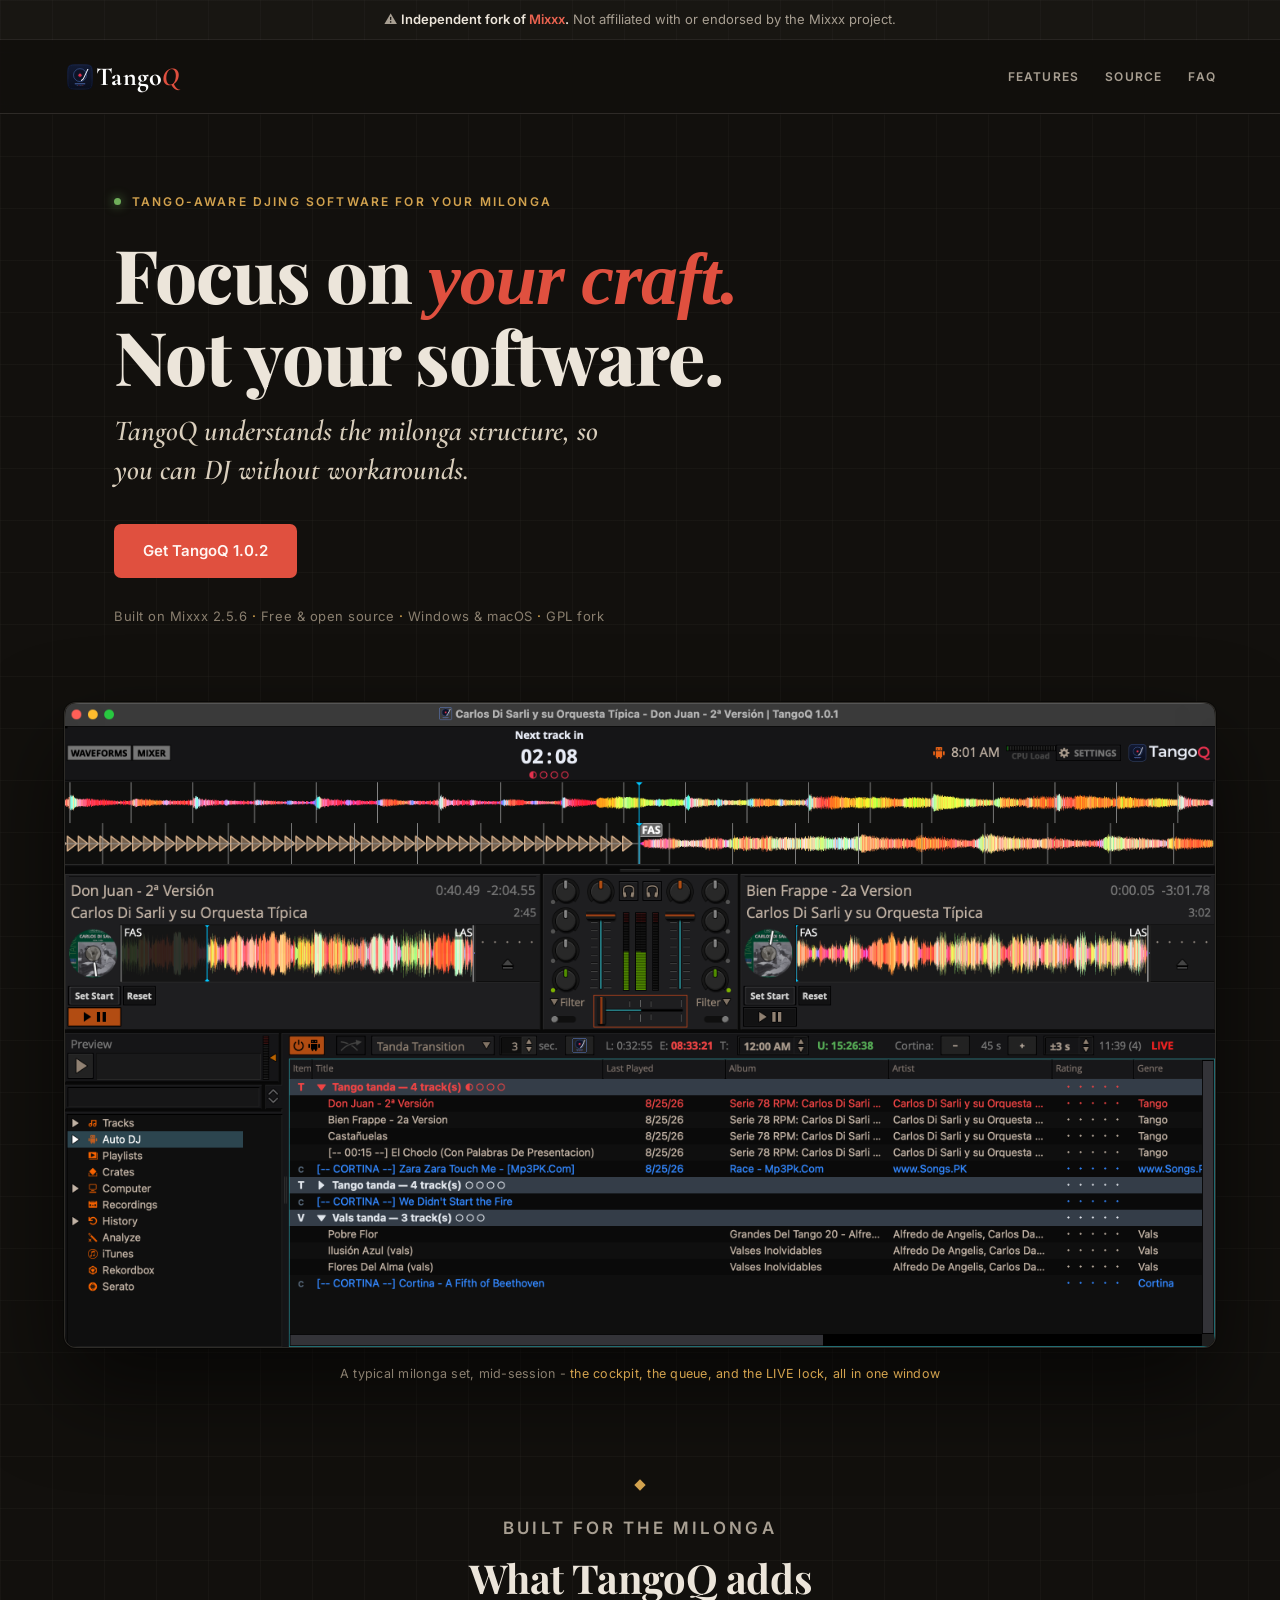
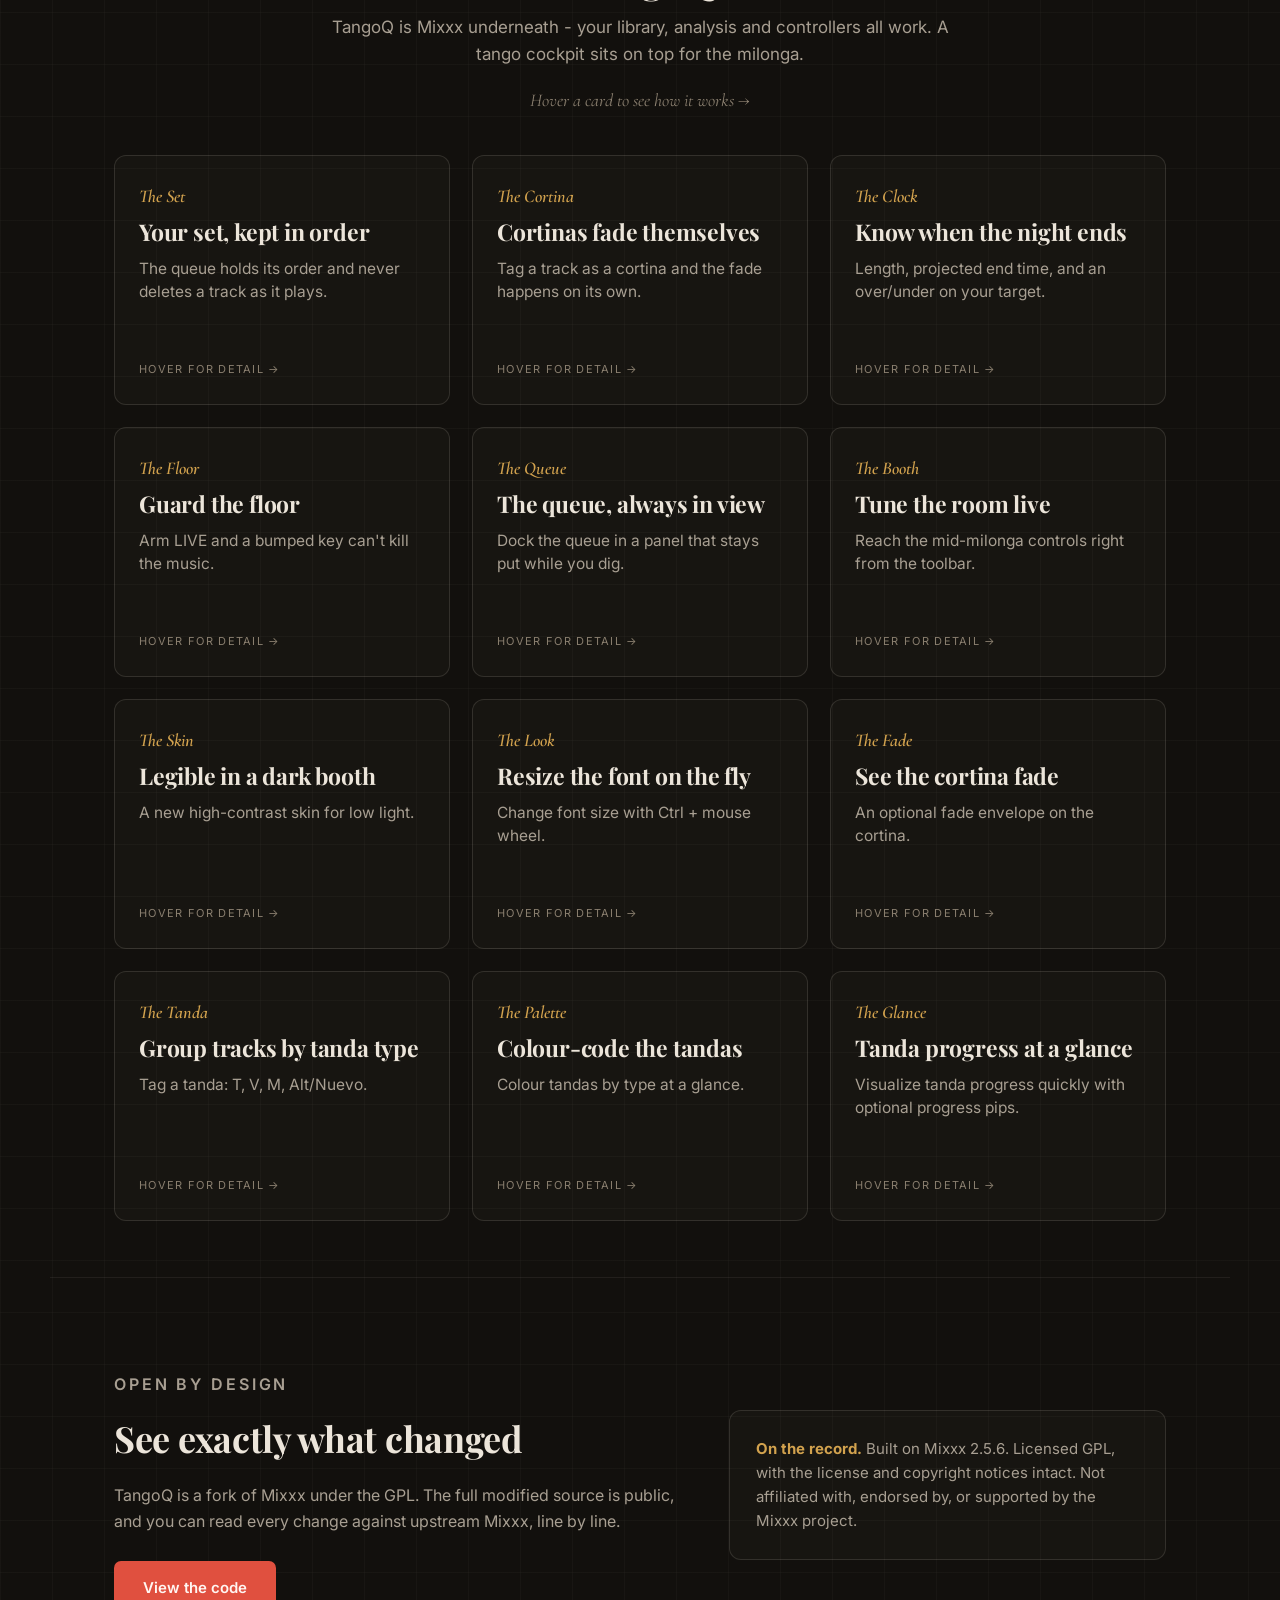
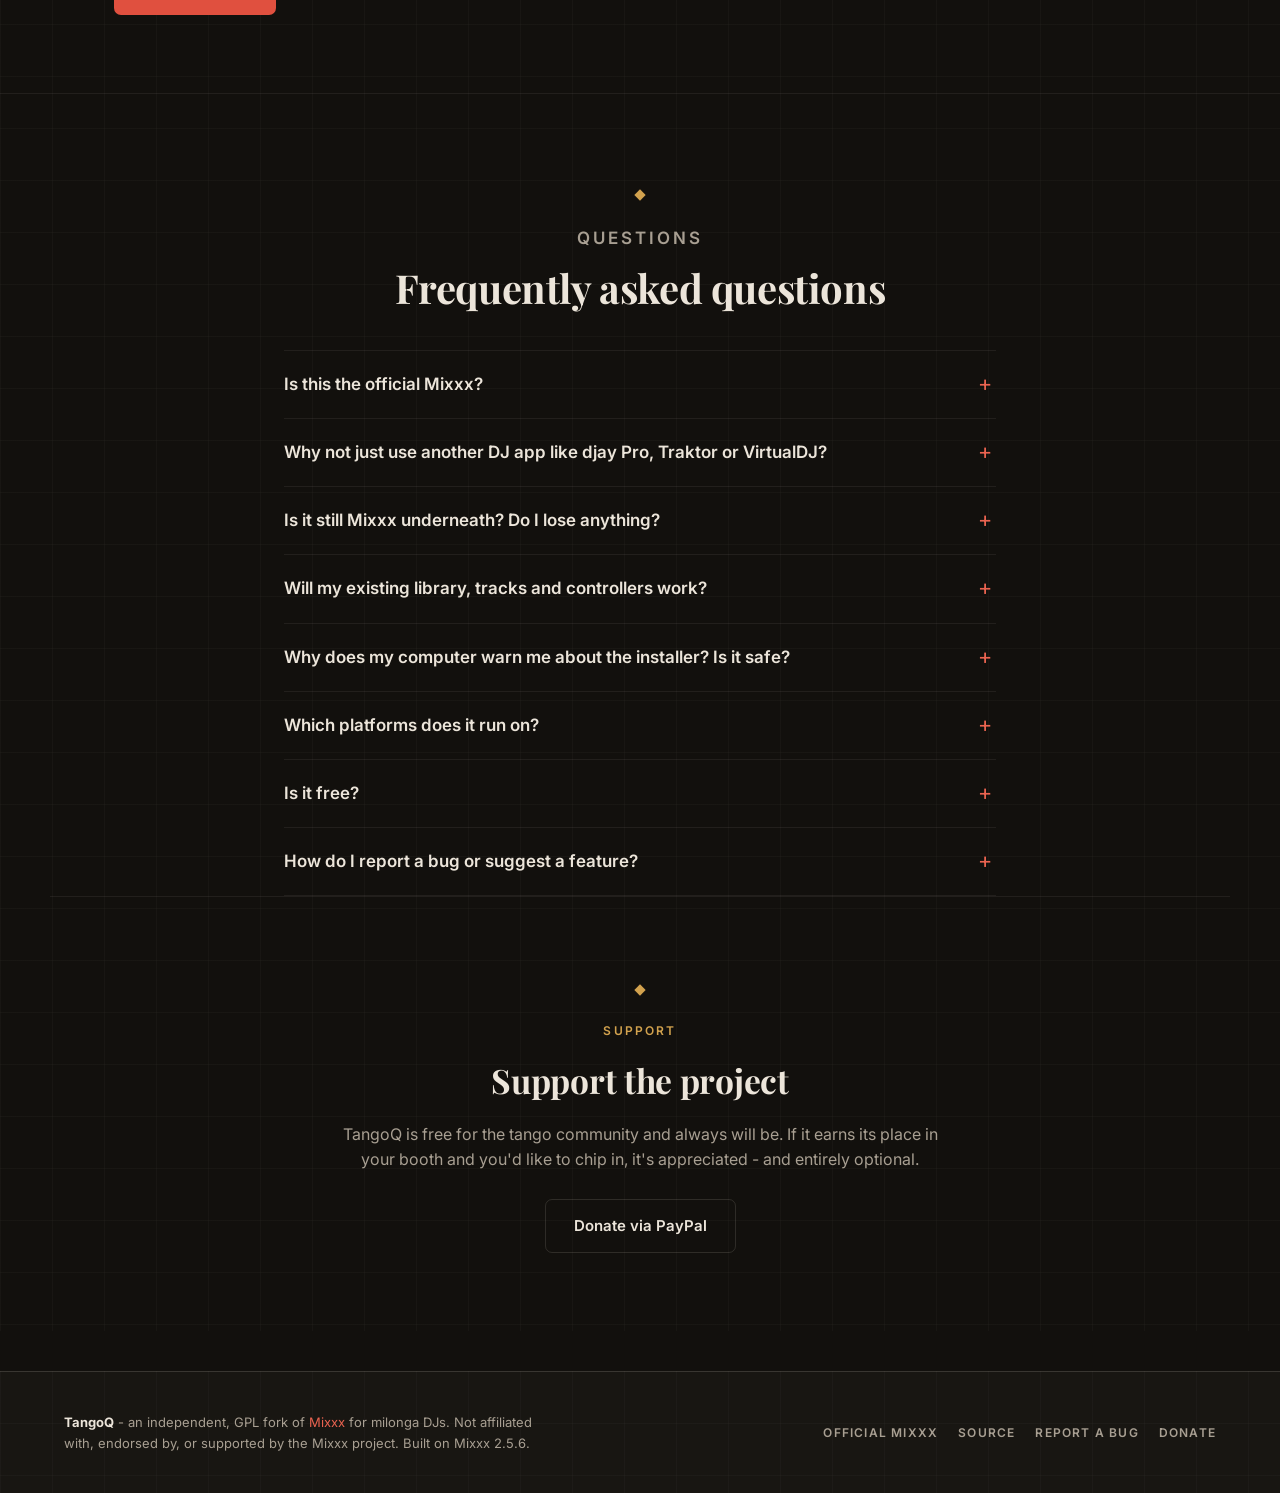
==== commit 952f916f: "Redesign landing page with "The Booth" dark cockpit theme - New warm dark cockpit landing: hero, hov" ====
--- a/index.html
+++ b/index.html
@@ -3,14 +3,14 @@
 <head>
 <meta charset="UTF-8" />
 <meta name="viewport" content="width=device-width, initial-scale=1.0" />
-<title>TangoQ - DJ the room, not the playlist</title>
+<title>TangoQ: Tango-aware DJing software for your milonga</title>
 <meta name="description" content="TangoQ is a tango-first DJ app built on Mixxx for milonga DJs: a cursor queue that keeps your set in order, automatic cortina fades, set length and end-time timing, and live-performance safeguards. An independent, GPL fork - not affiliated with the Mixxx project." />
 
 <link rel="canonical" href="https://tangoq.app/" />
 <!-- Open Graph / social preview -->
 <meta property="og:type" content="website" />
-<meta property="og:title" content="TangoQ - DJ the room, not the playlist" />
-<meta property="og:description" content="A tango-first DJ app built on Mixxx for milonga DJs - a cursor queue, cortina fades, set timing, and gig safeguards." />
+<meta property="og:title" content="TangoQ: Tango-aware DJing software for your milonga" />
+<meta property="og:description" content="Focus on your craft, not your software. A tango-first DJ app built on Mixxx: a cursor queue, automatic cortina fades, set timing, and a LIVE lock for the milonga." />
 <meta property="og:image" content="https://tangoq.app/assets/tangoq-hero.png" />
 <meta property="og:url" content="https://tangoq.app/" />
 
@@ -18,1213 +18,498 @@
 <link rel="preconnect" href="https://fonts.googleapis.com" />
 <link rel="preconnect" href="https://fonts.gstatic.com" crossorigin />
 <link href="https://fonts.googleapis.com/css2?family=Cormorant+Garamond:ital,wght@0,600;0,700;1,600;1,700&family=Inter:wght@400;500;600;700&family=Playfair+Display:ital,wght@0,600;0,700;0,800;1,600&display=swap" rel="stylesheet" />
-<link rel="stylesheet" href="styles.css" />
 <style>
-/* ===== scoped field-guide styles ===== */
-.guide{
-    color-scheme: dark;
-    
-    --bg:        #090d18;   
-    --surface:   #111730;   
-    --surface-2: #19203c;   
-    --ink:       #e9edfb;   
-    --muted:     #97a1c4;   
-    --faint:     #6b76a0;   
-    --line:      #2a3357;   
-    --line-soft: #202849;
-    --accent:    #e6314e;   
-    --accent-ink:#ff516b;   
-    --gold:      #9bbcff;   
-    --good:      #7bb267;   
-    --over:      #ff516b;   
-    --hud-bg:    #05070f;
-    --hud-ink:   #e9edfb;
-    --shadow:    0 24px 60px rgba(0,0,0,.6);
-    --shadow-sm: 0 2px 10px rgba(0,0,0,.5);
-
-    --f-display: "Playfair Display", "Cormorant Garamond", Georgia, serif;
-    --f-body:    "Inter", system-ui, -apple-system, "Segoe UI", Roboto, sans-serif;
-    --f-mono:    ui-monospace, "SFMono-Regular", Menlo, Consolas, monospace;
-
-    --measure: 68ch;
-    --rail: 250px;
-    --radius: 10px;
-  }.guide *{ box-sizing: border-box; }.guide html{ scroll-behavior: smooth; scroll-padding-top: 84px; }
-  @media (prefers-reduced-motion: reduce){.guide html{ scroll-behavior: auto; } }.guide body{
-    margin:0;
-    background:
-      radial-gradient(1100px 520px at 50% -6%, rgba(230,49,78,.11), transparent 62%),
-      radial-gradient(900px 480px at 50% 108%, rgba(111,155,255,.07), transparent 60%),
-      var(--bg);
-    background-attachment: fixed;
-    color: var(--ink);
-    font-family: var(--f-body);
-    font-size: 17px;
-    line-height: 1.65;
-    -webkit-font-smoothing: antialiased;
-    text-rendering: optimizeLegibility;
-  }.guide ::selection{ background: color-mix(in srgb, var(--accent) 26%, transparent); }.guide a{ color: var(--accent-ink); text-underline-offset: 3px; text-decoration-thickness: 1px; }.guide a:hover{ color: var(--accent); }.guide :focus-visible{ outline: 2px solid var(--accent); outline-offset: 3px; border-radius: 3px; }.guide .topbar{
-    position: sticky; top:0; z-index: 50;
-    display:flex; align-items:center; gap:16px;
-    padding: 12px clamp(16px,4vw,40px);
-    background: color-mix(in srgb, var(--bg) 86%, transparent);
-    backdrop-filter: blur(10px);
-    border-bottom: 1px solid var(--line);
-  }.guide .brand{ display:flex; align-items:baseline; gap:9px; font-family: var(--f-display); font-weight:900; font-size: 1.15rem; letter-spacing:.2px; }.guide .brand b{ color: var(--accent); font-weight:900; }.guide .brand span{ font-family: var(--f-mono); font-size:.62rem; letter-spacing:.14em; text-transform:uppercase; color: var(--faint); transform: translateY(-1px); }.guide .topbar .spacer{ flex:1; }.guide .tog{
-    font-family: var(--f-mono); font-size:.72rem; letter-spacing:.06em;
-    display:inline-flex; align-items:center; gap:7px;
-    padding: 7px 12px; border-radius: 999px;
-    border:1px solid var(--line); background: var(--surface); color: var(--muted);
-    cursor:pointer;
-  }.guide .tog:hover{ border-color: var(--accent); color: var(--ink); }.guide .fork-banner{
-    display:flex; align-items:center; justify-content:center; gap:9px;
-    padding: 7px 16px; font-size:.8rem; color: var(--muted);
-    background: var(--surface); border-bottom: 1px solid var(--line); text-align:center;
-  }.guide .fork-banner strong{ color: var(--ink); font-weight:600; }.guide .fork-banner a{ color: var(--accent-ink); }.guide .topbar__icon{ width: 28px; height: 28px; flex:none; }.guide .brand{ text-decoration:none; }.guide .brand .brand__name{ font-family: var(--f-display); font-weight:700; font-size:1.32rem; letter-spacing:.01em; color: var(--ink); }.guide .brand .brand__q{ color: var(--accent); font-style:italic; }.guide .topbar-links{ display:flex; gap:26px; }.guide .topbar-links a{
-    color: var(--muted); font-size:.74rem; font-weight:600;
-    text-transform:uppercase; letter-spacing:.14em; text-decoration:none;
-  }.guide .topbar-links a:hover{ color: var(--gold); }
-  @media (max-width: 720px){.guide .topbar-links{ display:none; } }.guide .site-footer{
-    border-top: 1px solid var(--line); background: var(--surface);
-    padding: 34px clamp(16px,4vw,40px); margin-top: 30px;
-  }.guide .site-footer__inner{ max-width: 1180px; margin: 0 auto; display:flex; flex-wrap:wrap; gap: 16px 30px; align-items:center; justify-content:space-between; }.guide .site-footer p{ margin:0; font-size:.82rem; color: var(--muted); max-width: 70ch; }.guide .site-footer strong{ color: var(--ink); }.guide .site-footer a{ color: var(--accent-ink); }.guide .site-footer__links{ display:flex; flex-wrap:wrap; gap: 18px; }.guide .site-footer__links a{ color: var(--muted); font-size:.74rem; font-weight:600; text-transform:uppercase; letter-spacing:.12em; }.guide .site-footer__links a:hover{ color: var(--gold); }.guide .hero .dl-cta{ margin-top: 30px; display:flex; gap:14px; flex-wrap:wrap; }.guide .m-btn{
-    display:inline-flex; align-items:center; gap:8px; padding: 11px 20px; border-radius: 999px;
-    font-family: var(--f-body); font-weight:600; font-size:.92rem; letter-spacing:.01em;
-    text-decoration:none; border:1px solid var(--accent);
-  }.guide .m-btn--primary{ background: var(--accent); color: #fff4f5; }.guide .m-btn--primary:hover{ background: var(--accent-ink); border-color: var(--accent-ink); }.guide .m-btn--ghost{ background: transparent; color: var(--ink); border-color: var(--line); }.guide .m-btn--ghost:hover{ border-color: var(--accent); color: var(--accent-ink); }.guide .shell{ max-width: 1180px; margin: 0 auto; padding: 0 clamp(16px,4vw,40px); }.guide .grid{ display:grid; grid-template-columns: var(--rail) minmax(0,1fr); gap: clamp(24px,5vw,68px); align-items:start; }
-  @media (max-width: 920px){.guide .grid{ grid-template-columns: 1fr; } }.guide .toc{ position: sticky; top: 76px; align-self:start; }
-  @media (max-width: 920px){.guide .toc{ position:static; } }.guide .toc h4{ font-family:var(--f-mono); font-size:.66rem; letter-spacing:.16em; text-transform:uppercase; color:var(--faint); margin:0 0 12px; padding-left: 30px; }.guide .toc ol{ list-style:none; margin:0; padding:0; counter-reset: toc; }.guide .toc li{ counter-increment: toc; }.guide .toc a{
-    display:flex; gap:12px; align-items:baseline;
-    padding: 5px 0; color: var(--muted); text-decoration:none; font-size:.92rem; line-height:1.35;
-    border-left: 2px solid transparent; padding-left: 14px; margin-left:-2px;
-  }.guide .toc a::before{ content: counter(toc,decimal-leading-zero); font-family:var(--f-mono); font-size:.72rem; color:var(--faint); min-width: 1.4em; }.guide .toc a:hover{ color: var(--ink); }.guide .toc a.active{ color: var(--accent); border-left-color: var(--accent); font-weight:700; }.guide .toc a.active::before{ color: var(--accent); }.guide .toc details{ margin:0; }.guide .toc summary{ display:none; }
-  @media (max-width:920px){.guide .toc{ background:var(--surface); border:1px solid var(--line); border-radius:var(--radius); margin: 8px 0 4px; }.guide .toc details{ padding: 6px 14px; }.guide .toc summary{ display:block; cursor:pointer; font-family:var(--f-mono); font-size:.72rem; letter-spacing:.1em; text-transform:uppercase; color:var(--muted); padding:8px 0; }.guide .toc h4{ display:none; }.guide .toc ol{ padding: 4px 0 10px; }
-  }.guide .hero{ padding: clamp(40px,7vw,84px) 0 clamp(28px,4vw,48px); border-bottom: 1px solid var(--line); }.guide .eyebrow{ font-family:var(--f-mono); font-size:.72rem; letter-spacing:.22em; text-transform:uppercase; color: var(--gold); margin:0 0 20px; }.guide .hero h1{
-    font-family: var(--f-display); font-optical-sizing:auto;
-    font-weight: 900; font-size: clamp(2.6rem, 7vw, 4.6rem); line-height: 1.02;
-    letter-spacing:-.5px; margin:0; text-wrap: balance;
-  }.guide .hero h1 em{ font-style: italic; font-weight:500; color: var(--accent); }.guide .hero .lede{ max-width: 40ch; margin: 22px 0 0; font-size: 1.24rem; line-height:1.5; color: var(--muted); }.guide .hero .lede b{ color: var(--ink); font-weight:700; }.guide .meta-row{ display:flex; flex-wrap:wrap; gap: 10px 8px; margin-top: 30px; }.guide .chip{ font-family:var(--f-mono); font-size:.72rem; letter-spacing:.04em; padding:6px 11px; border-radius:999px; background: var(--surface-2); color: var(--muted); border:1px solid var(--line); }.guide .chip b{ color: var(--accent); font-weight:600; }.guide main{ padding-bottom: 40px; }.guide .sec{ padding: clamp(38px,5vw,60px) 0; border-bottom: 1px solid var(--line-soft); scroll-margin-top: 84px; }.guide .sec:last-of-type{ border-bottom:0; }.guide .sec > .kicker{ font-family:var(--f-mono); font-size:.72rem; letter-spacing:.16em; text-transform:uppercase; color:var(--gold); display:flex; align-items:center; gap:10px; margin:0 0 14px; }.guide .sec > .kicker::before{ content:""; width: 26px; height:1.5px; background: var(--gold); display:inline-block; }.guide .sec h2{ font-family:var(--f-display); font-weight:600; font-size: clamp(1.7rem,3.6vw,2.5rem); line-height:1.12; letter-spacing:-.3px; margin:0 0 .5em; text-wrap:balance; }.guide .sec h3{ font-family:var(--f-display); font-weight:600; font-size:1.3rem; margin: 2em 0 .5em; letter-spacing:-.2px; }.guide .prose{ max-width: var(--measure); }.guide .prose p{ margin: 0 0 1.1em; }.guide .prose ul, .guide .prose ol{ max-width: var(--measure); padding-left: 1.25em; margin: 0 0 1.2em; }.guide .prose li{ margin: .4em 0; padding-left:.2em; }.guide .prose li::marker{ color: var(--accent); }.guide .prose strong{ font-weight:700; }.guide .lead{ font-size: 1.15rem; color: var(--muted); max-width: 60ch; }.guide .lead b, .guide .lead strong{ color: var(--ink); }.guide .ui{ font-family:var(--f-mono); font-size:.86em; background: var(--surface-2); border:1px solid var(--line); border-radius:6px; padding:.08em .42em; color: var(--ink); white-space:nowrap; }.guide .path{ font-family:var(--f-mono); font-size:.82em; color: var(--muted); word-break: break-all; }.guide kbd{ font-family:var(--f-mono); font-size:.8em; background: var(--surface); border:1px solid var(--line); border-bottom-width:2px; border-radius:6px; padding:.12em .5em; color:var(--ink); box-shadow: var(--shadow-sm); white-space:nowrap; }.guide .note{ display:grid; grid-template-columns: auto 1fr; gap: 14px; max-width: var(--measure);
-    margin: 1.6em 0; padding: 16px 18px; border-radius: var(--radius);
-    background: var(--surface); border:1px solid var(--line); border-left: 3px solid var(--gold);
-    font-size: .96rem; }.guide .note .tag{ font-family:var(--f-mono); font-size:.64rem; letter-spacing:.1em; text-transform:uppercase; font-weight:600;
-    align-self:start; padding:4px 8px; border-radius:5px; white-space:nowrap;
-    background: color-mix(in srgb, var(--gold) 16%, transparent); color: var(--gold); }.guide .note p{ margin:0; }.guide .note p + p{ margin-top:.6em; }.guide .note.live{ border-left-color: var(--accent); }.guide .note.live .tag{ background: color-mix(in srgb, var(--accent) 15%, transparent); color: var(--accent); }.guide .note.once{ border-left-color: var(--good); }.guide .note.once .tag{ background: color-mix(in srgb, var(--good) 16%, transparent); color: var(--good); }.guide figure.shot{ margin: 1.8em 0; max-width: var(--measure); padding:0; }.guide figure.shot img{ display:block; width:100%; height:auto; border:1px solid var(--line); border-radius:10px; box-shadow: var(--shadow-sm); }.guide figure.shot img + img{ margin-top:14px; }.guide .shot__slot{
-    border: 1.5px dashed var(--line); border-radius: var(--radius);
-    background: repeating-linear-gradient(45deg, var(--surface), var(--surface) 12px, var(--surface-2) 12px, var(--surface-2) 24px);
-    aspect-ratio: 16 / 8; display:flex; flex-direction:column; align-items:center; justify-content:center; gap:8px;
-    color: var(--faint); text-align:center; padding: 20px;
-  }.guide .shot__slot .cam{ font-size: 1.7rem; opacity:.7; }.guide .shot__slot .num{ font-family:var(--f-mono); font-size:.72rem; letter-spacing:.1em; color: var(--muted); }.guide .shot__slot .file{ font-family:var(--f-mono); font-size:.74rem; color: var(--accent); }.guide figure.shot figcaption{ font-size:.86rem; color: var(--muted); margin-top: 10px; padding-left: 2px; text-align:left; }.guide figure.shot figcaption b{ color: var(--ink); font-weight:600; }.guide .device{ max-width: var(--measure); margin: 1.6em 0; }.guide .device .cap{ font-size:.82rem; color:var(--faint); font-family:var(--f-mono); letter-spacing:.05em; margin-top:8px; }.guide .cockpit{
-    background: #151517; border:1px solid #050505; border-radius: 8px;
-    box-shadow: var(--shadow); padding: 12px 14px; overflow-x:auto;
-    display:flex; align-items:center; gap: 8px; white-space:nowrap;
-    font-family: var(--f-mono); font-size:.92rem; color:#a7998b;
-  }.guide .cockpit .rd{ display:inline-flex; gap:6px; align-items:baseline; }.guide .cockpit .k{ color:#8d8073; }.guide .cockpit .red{ color:#ee4444; font-weight:600; }.guide .cockpit .grn{ color:#55aa55; font-weight:600; }.guide .cockpit .box{ border:1px solid #3a3a3d; border-radius:5px; padding:2px 7px; color:#cdb4a4; }.guide .cockpit .sep{ width:8px; display:inline-block; }.guide .cockpit .nudge{ border:1px solid #3a3a3d; border-radius:5px; padding:1px 8px; color:#a7998b; }.guide .cockpit .live{ color:#ee2222; font-weight:700; letter-spacing:.06em; }.guide .hud{
-    background: var(--hud-bg); border-radius: 10px; box-shadow: var(--shadow);
-    padding: 26px; display:flex; flex-direction:column; align-items:center; gap:14px;
-  }.guide .hud .count{ font-family:var(--f-mono); font-weight:500; font-size: clamp(3rem,10vw,4.4rem); line-height:1; color: var(--hud-ink); letter-spacing:2px; }.guide .hud .count.breathe{ color:#ff5b5b; }.guide .hud .label{ font-family:var(--f-mono); font-size:.7rem; letter-spacing:.2em; text-transform:uppercase; color:#8d8073; }.guide .hud .pips{ display:flex; gap:8px; margin-top:2px; }.guide .hud .pip{ width:26px; height:6px; border-radius:3px; background:#3a352f; }.guide .hud .pip.on{ background:#c7b299; }.guide .hud .pip.now{ background:#ee4444; }.guide .legend{ max-width: var(--measure); margin: 1.4em 0; border:1px solid var(--line); border-radius:var(--radius); overflow:hidden; background:var(--surface); }.guide .legend .row{ display:grid; grid-template-columns: 84px 128px 1fr; gap: 14px; padding: 12px 16px; align-items:baseline; }.guide .legend .row + .row{ border-top:1px solid var(--line-soft); }.guide .legend .sym{ font-family:var(--f-mono); font-weight:600; font-size:1rem; color: var(--accent); }.guide .legend .row.g .sym{ color: var(--good); }.guide .legend .row.o .sym{ color: var(--over); }.guide .legend .lbl{ font-weight:600; color: var(--ink); font-size:.95rem; }.guide .legend .desc{ font-size:.95rem; color: var(--muted); }.guide .legend .desc b{ color: var(--ink); font-weight:600; }.guide .cards{ display:grid; grid-template-columns: repeat(auto-fit,minmax(240px,1fr)); gap:16px; max-width: var(--measure); margin: 1.4em 0; }.guide .card{ background: var(--surface); border:1px solid var(--line); border-radius:var(--radius); padding: 18px 20px; box-shadow: var(--shadow-sm); }.guide .card h4{ margin:0 0 8px; font-family:var(--f-display); font-weight:600; font-size:1.1rem; }.guide .card p{ margin:0; font-size:.94rem; color: var(--muted); }.guide .card .lbl{ font-family:var(--f-mono); font-size:.66rem; letter-spacing:.1em; text-transform:uppercase; color:var(--gold); display:block; margin-bottom:6px; }.guide ol.steps{ list-style:none; counter-reset: s; padding:0; max-width: var(--measure); margin: 1.4em 0; }.guide ol.steps li{ counter-increment:s; position:relative; padding: 4px 0 18px 52px; }.guide ol.steps li::before{ content: counter(s); position:absolute; left:0; top:0;
-    width:34px; height:34px; border-radius:50%; display:flex; align-items:center; justify-content:center;
-    font-family:var(--f-display); font-weight:600; font-size:1rem; color:#fff; background: var(--accent); }.guide ol.steps li::after{ content:""; position:absolute; left:16.5px; top:34px; bottom:2px; width:1.5px; background: var(--line); }.guide ol.steps li:last-child::after{ display:none; }.guide ol.steps li b{ color: var(--ink); }.guide ol.steps li p{ margin:.2em 0 0; color: var(--muted); font-size:.95rem; }.guide dl.glossary{ max-width: var(--measure); margin: 1em 0; }.guide dl.glossary div{ padding: 12px 0; border-top:1px solid var(--line-soft); display:grid; grid-template-columns: 150px 1fr; gap: 20px; }.guide dl.glossary div:first-child{ border-top:0; }.guide dl.glossary dt{ font-family:var(--f-display); font-weight:600; font-size:1.02rem; }.guide dl.glossary dd{ margin:0; color: var(--muted); font-size:.95rem; }
-  @media (max-width:600px){.guide dl.glossary div{ grid-template-columns:1fr; gap:2px; } }.guide footer{ border-top:1px solid var(--line); margin-top: 20px; padding: 40px 0 60px; }.guide footer .prose{ color: var(--muted); font-size:.9rem; }.guide footer .brand{ margin-bottom: 14px; }.guide hr.rule{ border:0; border-top:1px solid var(--line-soft); margin: 2em 0; max-width: var(--measure); }
-
-.guide{ font-family:var(--f-body); color:var(--ink); }
+/* ===================== TangoQ landing - "The Booth" ===================== */
+:root{
+  --bg:#12100d; --ink:#ece5da; --muted:#a89f92; --faint:#8a7f6f;
+  --line:rgba(236,229,218,.13); --line-soft:rgba(236,229,218,.07);
+  --surface:rgba(236,229,218,.022); --surface-2:rgba(236,229,218,.045);
+  --red:#e0503f; --red-hi:#ea6350; --gold:#d2a24e; --green:#6fae5a;
+  --serif:"Playfair Display",Georgia,serif;
+  --serif2:"Cormorant Garamond",Georgia,serif;
+  --sans:"Inter",system-ui,-apple-system,"Segoe UI",Roboto,sans-serif;
+}
+*{box-sizing:border-box;}
+html{scroll-behavior:smooth;scroll-padding-top:76px;}
+@media (prefers-reduced-motion: reduce){html{scroll-behavior:auto;}}
+body{
+  margin:0; background:var(--bg); color:var(--ink);
+  font-family:var(--sans); font-size:17px; line-height:1.6;
+  -webkit-font-smoothing:antialiased; text-rendering:optimizeLegibility;
+}
+img{max-width:100%;}
+.bth a{color:var(--red-hi);text-decoration:none;}
+.bth a:hover{color:var(--gold);}
+.bth ::selection{background:rgba(224,80,63,.28);}
+
+.bth{
+  background-image:
+    linear-gradient(rgba(236,229,218,.028) 1px, transparent 1px),
+    linear-gradient(90deg, rgba(236,229,218,.028) 1px, transparent 1px);
+  background-size:52px 52px;
+}
+.bth .wrap{max-width:1180px;margin:0 auto;padding:0 clamp(20px,5vw,64px);}
+.bth .section{border-top:1px solid var(--line-soft);}
+.bth .diamond{display:inline-block;width:8px;height:8px;background:var(--gold);transform:rotate(45deg);}
+.bth .eyebrow{font-family:var(--sans);font-weight:600;font-size:12px;letter-spacing:.18em;text-transform:uppercase;color:var(--gold);margin:0 0 14px;}
+.bth .shead{text-align:center;max-width:640px;margin:0 auto;padding-top:8px;}
+.bth .shead .eyebrow{margin:18px 0 14px;}
+.bth .shead h2{font-family:var(--serif);font-weight:700;font-size:clamp(1.9rem,4vw,2.5rem);line-height:1.1;letter-spacing:-.4px;margin:0;text-wrap:balance;}
+.bth .shead p{color:var(--muted);font-size:17px;line-height:1.6;margin:14px auto 0;}
+
+.bth .btn{display:inline-flex;align-items:center;gap:8px;padding:14px 28px;border-radius:7px;font-family:var(--sans);font-weight:600;font-size:15px;text-decoration:none;border:1px solid transparent;cursor:pointer;}
+.bth .btn--p{background:var(--red);color:#fff6f2;}
+.bth .btn--p:hover{background:var(--red-hi);color:#fff6f2;}
+.bth .btn--g{border-color:var(--line);color:var(--ink);}
+.bth .btn--g:hover{border-color:var(--gold);color:var(--gold);}
+
+/* top bar */
+.bth__bar{display:flex;align-items:center;gap:16px;padding:16px clamp(20px,5vw,64px);border-bottom:1px solid var(--line);position:sticky;top:0;background:rgba(18,16,13,.86);backdrop-filter:blur(8px);z-index:20;}
+.bth__brand{display:inline-flex;align-items:center;gap:0px;font-family:var(--serif2);font-weight:700;font-size:26px;letter-spacing:.01em;color:var(--ink);text-decoration:none;}
+.bth__brand-icon{width:32px;height:32px;display:block;flex:none;}
+.bth__brand-word{white-space:nowrap;color:#fff;}
+.bth__brand em{color:var(--red);font-style:italic;}
+.bth__tag{font-family:var(--serif2);font-style:italic;font-weight:600;font-size:16px;color:var(--faint);}
+.bth__nav{margin-left:auto;display:flex;gap:26px;}
+.bth__nav a{font-family:var(--sans);font-weight:600;font-size:12px;letter-spacing:.1em;text-transform:uppercase;color:var(--muted);text-decoration:none;}
+.bth__nav a:hover{color:var(--gold);}
+@media (max-width:720px){.bth__nav{display:none;}}
+
+/* fork banner */
+.bth__fork{text-align:center;padding:9px 16px;font-size:13px;color:var(--muted);background:var(--surface);border-bottom:1px solid var(--line-soft);}
+.bth__fork strong{color:var(--ink);font-weight:600;}
+.bth__fork a{color:var(--red-hi);}
+
+/* hero */
+.bth__hero{max-width:1180px;margin:0 auto;padding:clamp(48px,7vw,78px) clamp(20px,5vw,64px) 40px;}
+.bth__eyebrow{font-family:var(--sans);font-weight:600;font-size:12px;letter-spacing:.18em;text-transform:uppercase;color:var(--gold);margin:0 0 24px;display:flex;align-items:center;gap:11px;}
+.bth__eyebrow::before{content:"";width:7px;height:7px;border-radius:50%;background:var(--green);box-shadow:0 0 11px rgba(111,174,90,.9);}
+.bth__h1{font-family:var(--serif);font-weight:800;font-size:clamp(2.6rem,7vw,74px);line-height:1.04;letter-spacing:-1px;margin:0;max-width:17ch;text-wrap:balance;}
+.bth__h1 em{color:var(--red);font-style:italic;font-weight:700;}
+.bth__tagline{font-family:var(--serif2);font-style:italic;font-weight:600;font-size:clamp(1.4rem,3vw,29px);color:#d9cebc;margin:18px 0 0;max-width:40ch;line-height:1.34;}
+.bth__cta{display:flex;align-items:center;gap:14px;margin-top:34px;flex-wrap:wrap;}
+.bth__meta{font-family:var(--sans);font-size:13px;color:var(--faint);margin-top:28px;letter-spacing:.04em;}
+.bth__meta b{color:var(--gold);font-weight:500;}
+
+/* screenshot */
+.bth__shot{max-width:1312px;margin:22px auto 0;padding:0 clamp(20px,5vw,64px);}
+.bth__frame{border:1px solid rgba(236,229,218,.16);border-radius:12px;overflow:hidden;box-shadow:0 40px 90px rgba(0,0,0,.6),0 0 0 1px rgba(0,0,0,.4);background:#0a0806;}
+.bth__frame img{display:block;width:100%;height:auto;}
+.bth__cap{font-family:var(--sans);font-size:12.5px;color:var(--faint);text-align:center;margin:16px 0 0;letter-spacing:.02em;}
+.bth__cap span{color:var(--gold);}
+
+/* ===== flip-card features (text only) ===== */
+.bth .feat{padding:clamp(56px,7vw,78px) 0 56px;}
+.bth .feat-hint{text-align:center;font-family:var(--serif2);font-style:italic;font-size:18px;color:var(--faint);margin:18px 0 0;}
+.bth .feat-grid{max-width:1180px;margin:40px auto 0;padding:0 clamp(20px,5vw,64px);display:grid;grid-template-columns:repeat(auto-fit,minmax(280px,1fr));gap:22px;}
+.bth .fcard{height:250px;perspective:1400px;}
+.bth .fcard__inner{position:relative;width:100%;height:100%;transition:transform .55s cubic-bezier(.4,.1,.2,1);transform-style:preserve-3d;}
+.bth .fcard:hover .fcard__inner,.bth .fcard:focus-within .fcard__inner{transform:rotateY(180deg);}
+.bth .fcard__face{position:absolute;inset:0;backface-visibility:hidden;-webkit-backface-visibility:hidden;border:1px solid var(--line);border-radius:12px;overflow:hidden;padding:26px 24px;display:flex;flex-direction:column;}
+.bth .fcard__front{background:var(--surface);}
+.bth .fcard__back{transform:rotateY(180deg);background:var(--surface-2);}
+.bth .fcard__no{font-family:var(--serif2);font-style:italic;font-weight:600;font-size:18px;color:var(--gold);margin:0 0 8px;}
+.bth .fcard__title{font-family:var(--serif);font-weight:700;font-size:23px;line-height:1.14;margin:0 0 12px;letter-spacing:-.2px;}
+.bth .fcard__lead{color:var(--muted);font-size:15.5px;line-height:1.5;margin:0;}
+.bth .fcard__flip{margin-top:auto;font-family:var(--sans);font-size:11px;letter-spacing:.12em;text-transform:uppercase;color:var(--faint);}
+.bth .fcard__desc{color:var(--muted);font-size:14px;line-height:1.55;margin:0;}
+.bth .fcard__watch{color:var(--red-hi);font-style:italic;font-size:13px;line-height:1.5;margin:12px 0 0;}
+/* touch / no-hover: no flip, stack front + detail */
+@media (hover:none){
+  .bth .fcard{height:auto;perspective:none;}
+  .bth .fcard__inner{transform:none!important;transition:none;}
+  .bth .fcard__face{position:static;backface-visibility:visible;-webkit-backface-visibility:visible;}
+  .bth .fcard__front{border-bottom:0;border-radius:12px 12px 0 0;}
+  .bth .fcard__back{transform:none;border-top:0;border-radius:0 0 12px 12px;}
+  .bth .fcard__back .fcard__no,.bth .fcard__back .fcard__title{display:none;}
+  .bth .fcard__flip{display:none;}
+}
+@media (prefers-reduced-motion:reduce){.bth .fcard__inner{transition:none;}}
+
+/* split (source) */
+.bth .split{max-width:1180px;margin:0 auto;padding:clamp(56px,7vw,78px) clamp(20px,5vw,64px);display:grid;grid-template-columns:1.3fr 1fr;gap:48px;align-items:center;}
+@media (max-width:820px){.bth .split{grid-template-columns:1fr;gap:28px;}}
+.bth .split h2{font-family:var(--serif);font-weight:700;font-size:clamp(1.7rem,3.4vw,2.25rem);margin:12px 0 0;letter-spacing:-.3px;}
+.bth .split p{color:var(--muted);font-size:16px;line-height:1.6;margin:16px 0 0;}
+.bth .split .cta{display:flex;gap:14px;margin-top:26px;flex-wrap:wrap;}
+.bth .split aside{background:var(--surface);border:1px solid var(--line);border-radius:12px;padding:26px;}
+.bth .split aside p{margin:0;font-size:15px;}
+.bth .split aside strong{color:var(--gold);}
+
+/* centered blocks */
+.bth .center{max-width:1180px;margin:0 auto;padding:clamp(56px,7vw,78px) clamp(20px,5vw,64px);text-align:center;}
+.bth .center h2{font-family:var(--serif);font-weight:700;font-size:clamp(1.6rem,3.2vw,2.1rem);margin:0;letter-spacing:-.3px;}
+.bth .center p.lead{color:var(--muted);font-size:16px;line-height:1.6;max-width:600px;margin:14px auto 0;}
+.bth .center .cta-row{margin-top:26px;display:flex;gap:14px;justify-content:center;flex-wrap:wrap;}
+
+/* faq */
+.bth .faq{max-width:840px;margin:40px auto 0;padding:0 clamp(20px,5vw,64px);}
+.bth .faq details{border-top:1px solid var(--line-soft);}
+.bth .faq details:last-child{border-bottom:1px solid var(--line-soft);}
+.bth .faq summary{list-style:none;cursor:pointer;padding:20px 40px 20px 0;font-weight:600;font-size:17px;color:var(--ink);position:relative;}
+.bth .faq summary::-webkit-details-marker{display:none;}
+.bth .faq summary::after{content:"+";position:absolute;right:4px;top:15px;font-size:22px;font-weight:400;color:var(--red-hi);}
+.bth .faq details[open] summary::after{content:"–";}
+.bth .faq details p{color:var(--muted);font-size:15.5px;line-height:1.65;margin:0;padding:0 40px 20px 0;max-width:72ch;}
+
+/* guide teaser */
+.bth .guide-teaser{background:var(--surface);border:1px solid var(--line);border-radius:14px;max-width:1052px;margin:0 auto;padding:clamp(32px,5vw,48px);text-align:center;}
+
+/* footer */
+.bth .foot{border-top:1px solid var(--line);background:var(--surface);margin-top:40px;padding:40px clamp(20px,5vw,64px);}
+.bth .foot__inner{max-width:1180px;margin:0 auto;display:flex;flex-wrap:wrap;gap:16px 30px;align-items:center;justify-content:space-between;}
+.bth .foot p{margin:0;font-size:13px;color:var(--muted);max-width:62ch;}
+.bth .foot strong{color:var(--ink);}
+.bth .foot__links{display:flex;flex-wrap:wrap;gap:20px;}
+.bth .foot__links a{color:var(--muted);font-size:12px;font-weight:600;letter-spacing:.1em;text-transform:uppercase;text-decoration:none;}
+.bth .foot__links a:hover{color:var(--gold);}
 </style>
+
 </head>
 <body>
-
-<!-- ============================ UNOFFICIAL-FORK BANNER ==================== -->
-<div class="fork-banner" role="note">
-  <span class="fork-banner__icon" aria-hidden="true">&#9888;</span>
-  <span>
-    <strong>Independent fork of <a href="https://github.com/mixxxdj/mixxx" target="_blank" rel="noopener">Mixxx</a>.</strong> Not affiliated with or endorsed by the Mixxx&nbsp;project.
-  </span>
-</div>
-
-<!-- ============================ NAV ===================================== -->
-<header class="nav">
-  <div class="nav__inner">
-    <a class="brand" href="#top" aria-label="TangoQ - home">
-      <img class="brand__mark-svg" src="assets/tangoq_icon.svg" alt="" aria-hidden="true" width="28" height="28" />
-      <span class="brand__name">Tango<span class="brand__q">Q</span></span>
+<div class="bth">
+
+  <!-- ===================== FORK BANNER ===================== -->
+  <div class="bth__fork">&#9888; <strong>Independent fork of <a href="https://github.com/mixxxdj/mixxx" target="_blank" rel="noopener">Mixxx</a>.</strong> Not affiliated with or endorsed by the Mixxx&nbsp;project.</div>
+
+  <!-- ===================== NAV ===================== -->
+  <header class="bth__bar">
+    <a class="bth__brand" href="#top" aria-label="TangoQ - home">
+      <img class="bth__brand-icon" src="assets/tangoq_icon.svg" alt="" aria-hidden="true" width="32" height="32" />
+      <span class="bth__brand-word">Tango<em>Q</em></span>
     </a>
-    <nav class="nav__links" aria-label="Primary">
+    <nav class="bth__nav" aria-label="Primary">
       <a href="#features">Features</a>
-      <a href="#compare">Compare</a>
-      <a href="#early">Early access</a>
-      <a href="#guide">Guide</a>
+      <a href="#source">Source</a>
       <a href="#faq">FAQ</a>
     </nav>
-  </div>
-</header>
-
-<main id="top">
-<!-- ============================ HERO ==================================== -->
-<section class="hero">
-  <div class="hero__grooves" aria-hidden="true"></div>
-  <div class="hero__inner">
-    <a class="hero__brand" href="#top" aria-label="TangoQ">
-      <img class="hero__mark" src="assets/tangoq_icon.svg" alt="" aria-hidden="true" width="64" height="64" />
-      <span class="hero__brand-word">Tango<span class="hero__brand-q">Q</span></span>
-    </a>
-    <h1 class="hero__headline">DJ the room,<br />not the playlist.</h1>
-    <p class="hero__tagline">A tango-first DJ app for the milonga, built on Mixxx.</p>
-    <p class="hero__lede">
-      Play your set the way you planned it. TangoQ turns Auto&nbsp;DJ into a cursor
-      queue that holds its order and keeps every track, so you never lose your place.
-      Cortinas fade on their own, gaps between tracks stay consistent, and you always
-      know when the milonga will end - with safeguards so a stray key can&rsquo;t kill
-      the energy.
-    </p>
-    <div class="hero__cta">
-      <a class="btn btn--primary" href="#early">Get early access</a>
-      <a class="btn btn--ghost" href="#guide">Read the guide</a>
-    </div>
-    <p class="hero__meta">Free &amp; open source <b>&middot;</b> Windows &amp; macOS <b>&middot;</b> Built on Mixxx&nbsp;2.5.6</p>
-  </div>
-</section>
-
-<!-- ============================ HERO SCREENSHOT ======================== -->
-<section class="shot">
-  <figure class="shot__frame engraved reveal">
-    <figcaption class="shot__caption">
-      <span class="diamond" aria-hidden="true"></span> A typical milonga set, mid-session <span class="diamond" aria-hidden="true"></span>
-    </figcaption>
-    <img src="assets/tangoq-hero.png"
-         alt="TangoQ running a tango set: the Auto DJ toolbar shows Set Length, projected end time, an over/under indicator, a live cortina-length control and the LIVE lock, with a queue of Di Sarli tandas and cortinas." />
-  </figure>
-</section>
-
-<!-- ============================ FEATURES (liner notes) ================= -->
-<section id="features" class="section liner">
-  <div class="section-head reveal">
-    <div class="divider"><span class="diamond" aria-hidden="true"></span></div>
-    <p class="eyebrow">Built for the milonga</p>
-    <h2>What TangoQ adds</h2>
-    <p>TangoQ is Mixxx underneath, so your library, analysis and controllers all work - with a tango cockpit layered on top for the milonga.</p>
-  </div>
-
-  <div class="liner__rows">
-    <article class="liner__row reveal">
-      <div class="liner__media">
-        <video class="liner__video" width="3090" height="1254" muted loop playsinline preload="none"
-               poster="assets/videos/keep_queue.jpg"
-               aria-label="Demo: the Auto DJ queue keeps played tracks in order, with a cursor on the next track.">
-          <source src="assets/videos/keep_queue.mp4" type="video/mp4" />
-        </video>
-      </div>
-      <div class="liner__text">
-        <p class="liner__no">The Set</p>
-        <h3>Your set, kept in order</h3>
-        <p>The Auto&nbsp;DJ list plays top to bottom and keeps every played track in place. A cursor marks where you are, so the tanda order you planned survives the night and the set stops cleanly at the end.</p>
-        <p class="liner__watch">Look for: played tracks stay in the list and grey out, while the play cursor marks the next track up.</p>
-      </div>
-    </article>
-
-    <article class="liner__row liner__row--wide reveal">
-      <div class="liner__media">
-        <video class="liner__video" width="3416" height="1342" muted loop playsinline preload="none"
-               poster="assets/videos/automatic_cortina_fade.jpg"
-               aria-label="Demo: a cortina automatically fading in and out, with the crossfader sweeping between decks.">
-          <source src="assets/videos/automatic_cortina_fade.mp4" type="video/mp4" />
-        </video>
-      </div>
-      <div class="liner__text">
-        <p class="liner__no">The Cortina</p>
-        <h3>Cortinas fade themselves</h3>
-        <p>Mark a track as a cortina and the engine fades it up, holds, fades it down, and leaves a clean silence on each side - no more reaching for the crossfader to clear the floor between tandas.</p>
-        <p class="liner__watch">Look for: Setting the Cortina parameters in preferences (or the toolbar), then observing the cross fader automatically fading the cortina.</p>
-      </div>
-    </article>
-
-    <article class="liner__row liner__row--wide reveal">
-      <div class="liner__media">
-        <video class="liner__video" width="3102" height="1254" muted loop playsinline preload="none"
-               poster="assets/videos/set_length_and_time.jpg"
-               aria-label="Demo: the set length, projected end time and time-left readout updating during a set.">
-          <source src="assets/videos/set_length_and_time.mp4" type="video/mp4" />
-        </video>
-      </div>
-      <div class="liner__text">
-        <p class="liner__no">The Clock</p>
-        <h3>Know when the night ends</h3>
-        <p>See the set&rsquo;s total length, its projected end time, and the time left at a glance - with an over/under against your target so you can land the milonga right on the hour.</p>
-        <p class="liner__watch">Look for: the projected end time and time-left readout updating as the set plays.</p>
-      </div>
-    </article>
-
-    <article class="liner__row liner__row--wide reveal">
-      <div class="liner__media">
-        <video class="liner__video" width="3102" height="1248" muted loop playsinline preload="none"
-               poster="assets/videos/live_mode_lock.jpg"
-               aria-label="Demo: LIVE mode's two-step confirm countdown guarding the Auto DJ stop control.">
-          <source src="assets/videos/live_mode_lock.mp4" type="video/mp4" />
-        </video>
-      </div>
-      <div class="liner__text">
-        <p class="liner__no">The Floor</p>
-        <h3>Guard the floor</h3>
-        <p>Arm LIVE mode and a bumped keyboard can&rsquo;t stop the music: disabling Auto&nbsp;DJ takes a deliberate two-step confirm, and the deck play/pause keys go quiet for the night.</p>
-        <p class="liner__watch">Look for: the red countdown draining over the Auto&nbsp;DJ button when a stop is attempted.</p>
-      </div>
-    </article>
-
-    <article class="liner__row reveal">
-      <div class="liner__media">
-        <video class="liner__video" width="3102" height="1246" muted loop playsinline preload="none"
-               poster="assets/videos/always_visible_queue.jpg"
-               aria-label="Demo: the Auto DJ queue floating into a dockable panel beside the library.">
-          <source src="assets/videos/always_visible_queue.mp4" type="video/mp4" />
-        </video>
-      </div>
-      <div class="liner__text">
-        <p class="liner__no">The Queue</p>
-        <h3>The queue, always in view</h3>
-        <p>Float the Auto&nbsp;DJ queue into a docked, themed panel that stays put while you dig through your library for the next tanda.</p>
-        <p class="liner__watch">Look for: the queue panel staying docked and live while the library view changes behind it.</p>
-      </div>
-    </article>
-
-    <article class="liner__row liner__row--wide reveal">
-      <div class="liner__media">
-        <video class="liner__video" width="3102" height="1246" muted loop playsinline preload="none"
-               poster="assets/videos/live_cortina_nudge.jpg"
-               aria-label="Demo: nudging the cortina length live from the toolbar.">
-          <source src="assets/videos/live_cortina_nudge.mp4" type="video/mp4" />
-        </video>
-      </div>
-      <div class="liner__text">
-        <p class="liner__no">The Booth</p>
-        <h3>Tune the room live</h3>
-        <p>Nudge cortina length from the toolbar as the night finds its mood, or mark a set unplayed to run it again from the top - the controls you reach for mid-milonga are right where you need them.</p>
-        <p class="liner__watch">Look for: the cortina length changing straight from the toolbar, without pausing the set.</p>
-      </div>
-    </article>
-  </div>
-</section>
-
-<!-- ============================ COMPARE TEASER ======================== -->
-<!-- ============================ COMPARE (full) ======================== -->
-<section id="compare" class="section">
-  <div class="section-head reveal">
-    <div class="divider"><span class="diamond" aria-hidden="true"></span></div>
-    <p class="eyebrow">Plain Mixxx vs TangoQ</p>
-    <h2>A different night at the decks</h2>
-    <div class="legend">
-      <span><span class="mark--yes" aria-hidden="true">&#10003;</span> In TangoQ</span>
-      <span><span class="mark--no" aria-hidden="true">&#10007;</span> Not in plain Mixxx</span>
-      <span><span class="mark--basic" aria-hidden="true">Basic</span> Similar, but works differently</span>
-    </div>
-  </div>
-<section class="section">
-  <div class="compare">
-    <table>
-      <caption class="sr-only">Feature comparison of plain Mixxx and TangoQ</caption>
-      <colgroup>
-        <col class="col-feat" />
-        <col class="col-mixxx" />
-        <col class="col-tango-bg" />
-      </colgroup>
-      <thead>
-        <tr>
-          <th scope="col">Feature</th>
-          <th scope="col" class="col-mark">Plain&nbsp;Mixxx</th>
-          <th scope="col" class="col-mark col-tango">TangoQ</th>
-        </tr>
-      </thead>
-      <tbody>
-        <tr class="cmp-cat"><th colspan="3" scope="colgroup">The queue</th></tr>
-        <tr class="cmp-row"><td class="feat">Plays the Auto DJ list in your exact set order</td><td class="mark"><span class="mark--basic" aria-label="Basic">Basic</span></td><td class="mark"><span class="mark--yes" aria-label="Yes">&#10003;</span></td></tr>
-        <tr class="cmp-row"><td class="feat">Keeps played tracks in the list - nothing deleted by playback</td><td class="mark"><span class="mark--no" aria-label="No">&#10007;</span></td><td class="mark"><span class="mark--yes" aria-label="Yes">&#10003;</span></td></tr>
-        <tr class="cmp-row"><td class="feat">Stops at the end - no requeue, shuffle, skip or re-sort</td><td class="mark"><span class="mark--no" aria-label="No">&#10007;</span></td><td class="mark"><span class="mark--yes" aria-label="Yes">&#10003;</span></td></tr>
-        <tr class="cmp-row"><td class="feat">Play cursor survives live add / remove / reorder</td><td class="mark"><span class="mark--no" aria-label="No">&#10007;</span></td><td class="mark"><span class="mark--yes" aria-label="Yes">&#10003;</span></td></tr>
-        <tr class="cmp-row"><td class="feat">Restart a finished set from the top</td><td class="mark"><span class="mark--no" aria-label="No">&#10007;</span></td><td class="mark"><span class="mark--yes" aria-label="Yes">&#10003;</span></td></tr>
-        <tr class="cmp-row"><td class="feat">Queue protected across menu, double-click, controllers &amp; sidebars</td><td class="mark"><span class="mark--no" aria-label="No">&#10007;</span></td><td class="mark"><span class="mark--yes" aria-label="Yes">&#10003;</span></td></tr>
-        <tr class="cmp-row"><td class="feat">Duplicate-track warning on add (cortinas exempt)</td><td class="mark"><span class="mark--no" aria-label="No">&#10007;</span></td><td class="mark"><span class="mark--yes" aria-label="Yes">&#10003;</span></td></tr>
-
-        <tr class="cmp-cat"><th colspan="3" scope="colgroup">Tandas &amp; flow</th></tr>
-        <tr class="cmp-row"><td class="feat">Group tracks into a tanda: Tango, Vals or Milonga</td><td class="mark"><span class="mark--no" aria-label="No">&#10007;</span></td><td class="mark"><span class="mark--yes" aria-label="Yes">&#10003;</span></td></tr>
-        <tr class="cmp-row"><td class="feat">Item Type column - T / V / M at a glance for the T&middot;T&middot;V&middot;T&middot;T&middot;M flow</td><td class="mark"><span class="mark--no" aria-label="No">&#10007;</span></td><td class="mark"><span class="mark--yes" aria-label="Yes">&#10003;</span></td></tr>
-
-        <tr class="cmp-cat"><th colspan="3" scope="colgroup">Cortinas &amp; transitions</th></tr>
-        <tr class="cmp-row"><td class="feat">Tag any track as a cortina (from the list or the deck)</td><td class="mark"><span class="mark--no" aria-label="No">&#10007;</span></td><td class="mark"><span class="mark--yes" aria-label="Yes">&#10003;</span></td></tr>
-        <tr class="cmp-row"><td class="feat">Automatic cortina fade in and out</td><td class="mark"><span class="mark--no" aria-label="No">&#10007;</span></td><td class="mark"><span class="mark--yes" aria-label="Yes">&#10003;</span></td></tr>
-        <tr class="cmp-row"><td class="feat">Cortinas fade by default on a fresh install</td><td class="mark"><span class="mark--no" aria-label="No">&#10007;</span></td><td class="mark"><span class="mark--yes" aria-label="Yes">&#10003;</span></td></tr>
-        <tr class="cmp-row"><td class="feat">Silent gap before and after each cortina</td><td class="mark"><span class="mark--no" aria-label="No">&#10007;</span></td><td class="mark"><span class="mark--yes" aria-label="Yes">&#10003;</span></td></tr>
-        <tr class="cmp-row"><td class="feat">Consistent gap between tracks within a tanda</td><td class="mark"><span class="mark--basic" aria-label="Basic">Basic</span></td><td class="mark"><span class="mark--yes" aria-label="Yes">&#10003;</span></td></tr>
-        <tr class="cmp-row"><td class="feat">Budget a cortina length into the set estimate</td><td class="mark"><span class="mark--no" aria-label="No">&#10007;</span></td><td class="mark"><span class="mark--yes" aria-label="Yes">&#10003;</span></td></tr>
-        <tr class="cmp-row"><td class="feat">Nudge cortina length live from the toolbar</td><td class="mark"><span class="mark--no" aria-label="No">&#10007;</span></td><td class="mark"><span class="mark--yes" aria-label="Yes">&#10003;</span></td></tr>
-
-        <tr class="cmp-cat"><th colspan="3" scope="colgroup">Start points &amp; timing</th></tr>
-        <tr class="cmp-row"><td class="feat">Audible-span timing from FAS / LAS - ignores dead air</td><td class="mark"><span class="mark--no" aria-label="No">&#10007;</span></td><td class="mark"><span class="mark--yes" aria-label="Yes">&#10003;</span></td></tr>
-        <tr class="cmp-row"><td class="feat">Set a custom start point for any track</td><td class="mark"><span class="mark--basic" aria-label="Basic">Basic</span></td><td class="mark"><span class="mark--yes" aria-label="Yes">&#10003;</span></td></tr>
-        <tr class="cmp-row"><td class="feat">Custom start also sets a cortina's fade-in point</td><td class="mark"><span class="mark--no" aria-label="No">&#10007;</span></td><td class="mark"><span class="mark--yes" aria-label="Yes">&#10003;</span></td></tr>
-        <tr class="cmp-row"><td class="feat">Live set-length readout</td><td class="mark"><span class="mark--no" aria-label="No">&#10007;</span></td><td class="mark"><span class="mark--yes" aria-label="Yes">&#10003;</span></td></tr>
-        <tr class="cmp-row"><td class="feat">Projected milonga end time and time left</td><td class="mark"><span class="mark--no" aria-label="No">&#10007;</span></td><td class="mark"><span class="mark--yes" aria-label="Yes">&#10003;</span></td></tr>
-        <tr class="cmp-row"><td class="feat">Target end time with an over / under indicator</td><td class="mark"><span class="mark--no" aria-label="No">&#10007;</span></td><td class="mark"><span class="mark--yes" aria-label="Yes">&#10003;</span></td></tr>
-        <tr class="cmp-row"><td class="feat">Total duration of the selected tracks</td><td class="mark"><span class="mark--basic" aria-label="Basic">Basic</span></td><td class="mark"><span class="mark--yes" aria-label="Yes">&#10003;</span></td></tr>
-
-        <tr class="cmp-cat"><th colspan="3" scope="colgroup">Cockpit &amp; HUD</th></tr>
-        <tr class="cmp-row"><td class="feat">Toolbar HUD countdown to the next track / cortina / set end</td><td class="mark"><span class="mark--no" aria-label="No">&#10007;</span></td><td class="mark"><span class="mark--yes" aria-label="Yes">&#10003;</span></td></tr>
-        <tr class="cmp-row"><td class="feat">Tanda-progress pips</td><td class="mark"><span class="mark--no" aria-label="No">&#10007;</span></td><td class="mark"><span class="mark--yes" aria-label="Yes">&#10003;</span></td></tr>
-        <tr class="cmp-row"><td class="feat">Final-30-second &ldquo;breathe&rdquo; warning</td><td class="mark"><span class="mark--no" aria-label="No">&#10007;</span></td><td class="mark"><span class="mark--yes" aria-label="Yes">&#10003;</span></td></tr>
-        <tr class="cmp-row"><td class="feat">Show / hide each cockpit readout independently</td><td class="mark"><span class="mark--no" aria-label="No">&#10007;</span></td><td class="mark"><span class="mark--yes" aria-label="Yes">&#10003;</span></td></tr>
-
-        <tr class="cmp-cat"><th colspan="3" scope="colgroup">Performance &amp; announcements</th></tr>
-        <tr class="cmp-row"><td class="feat">Mark a performance track - renamed for the night, pauses after</td><td class="mark"><span class="mark--no" aria-label="No">&#10007;</span></td><td class="mark"><span class="mark--yes" aria-label="Yes">&#10003;</span></td></tr>
-        <tr class="cmp-row"><td class="feat">Pause after any track for an announcement</td><td class="mark"><span class="mark--no" aria-label="No">&#10007;</span></td><td class="mark"><span class="mark--yes" aria-label="Yes">&#10003;</span></td></tr>
-        <tr class="cmp-row"><td class="feat">Red separator shows exactly where the set stops</td><td class="mark"><span class="mark--no" aria-label="No">&#10007;</span></td><td class="mark"><span class="mark--yes" aria-label="Yes">&#10003;</span></td></tr>
-
-        <tr class="cmp-cat"><th colspan="3" scope="colgroup">Performance safety (LIVE mode)</th></tr>
-        <tr class="cmp-row"><td class="feat">LIVE performance-lock mode</td><td class="mark"><span class="mark--no" aria-label="No">&#10007;</span></td><td class="mark"><span class="mark--yes" aria-label="Yes">&#10003;</span></td></tr>
-        <tr class="cmp-row"><td class="feat">Two-step confirm before stopping Auto DJ</td><td class="mark"><span class="mark--no" aria-label="No">&#10007;</span></td><td class="mark"><span class="mark--yes" aria-label="Yes">&#10003;</span></td></tr>
-        <tr class="cmp-row"><td class="feat">Deck play / pause keys locked during a set</td><td class="mark"><span class="mark--no" aria-label="No">&#10007;</span></td><td class="mark"><span class="mark--yes" aria-label="Yes">&#10003;</span></td></tr>
-        <tr class="cmp-row"><td class="feat">Double-click can't replace a deck's track in LIVE</td><td class="mark"><span class="mark--no" aria-label="No">&#10007;</span></td><td class="mark"><span class="mark--yes" aria-label="Yes">&#10003;</span></td></tr>
-        <tr class="cmp-row"><td class="feat">Risky controls disabled during a set</td><td class="mark"><span class="mark--no" aria-label="No">&#10007;</span></td><td class="mark"><span class="mark--yes" aria-label="Yes">&#10003;</span></td></tr>
-
-        <tr class="cmp-cat"><th colspan="3" scope="colgroup">Display &amp; the app</th></tr>
-        <tr class="cmp-row"><td class="feat">Now-playing track highlighted in the list</td><td class="mark"><span class="mark--no" aria-label="No">&#10007;</span></td><td class="mark"><span class="mark--yes" aria-label="Yes">&#10003;</span></td></tr>
-        <tr class="cmp-row"><td class="feat">Colour-coded queue (now-playing, played, cortinas)</td><td class="mark"><span class="mark--basic" aria-label="Basic">Basic</span></td><td class="mark"><span class="mark--yes" aria-label="Yes">&#10003;</span></td></tr>
-        <tr class="cmp-row"><td class="feat">Always-visible dockable queue panel</td><td class="mark"><span class="mark--no" aria-label="No">&#10007;</span></td><td class="mark"><span class="mark--yes" aria-label="Yes">&#10003;</span></td></tr>
-        <tr class="cmp-row"><td class="feat">Skin stripped to the milonga; menus trimmed to the workflow</td><td class="mark"><span class="mark--no" aria-label="No">&#10007;</span></td><td class="mark"><span class="mark--yes" aria-label="Yes">&#10003;</span></td></tr>
-        <tr class="cmp-row"><td class="feat">First-run import of your existing Mixxx library (separate DB)</td><td class="mark"><span class="mark--no" aria-label="No">&#10007;</span></td><td class="mark"><span class="mark--yes" aria-label="Yes">&#10003;</span></td></tr>
-      </tbody>
-    </table>
-  </div>
-</section>
-</section>
-
-<!-- ============================ EARLY ACCESS ========================== -->
-<section id="early" class="section download">
-  <div class="section-head reveal">
-    <div class="divider"><span class="diamond" aria-hidden="true"></span></div>
-    <p class="eyebrow">Early access</p>
-    <h2>Be first through the door</h2>
-    <p>TangoQ is in early access while it&rsquo;s road-tested at real milongas. Leave your
-       email and I&rsquo;ll send you the build the moment it&rsquo;s ready. The short form also
-       asks a couple of questions about how you DJ tango, so early users help shape
-       where it goes next.</p>
-  </div>
-
-  <div class="early-cta reveal">
-    <a class="btn btn--primary btn--lg" href="https://docs.google.com/forms/d/e/1FAIpQLScmqW7kLvrLeKqsohaPzK3qsrGsdy_lJpChG16HbTwk-Sx7Lg/viewform" target="_blank" rel="noopener">Request early access &rarr;</a>
-    <p class="muted">No spam, no account - just a heads-up when the first build lands, and an early say in the features.</p>
-  </div>
-
-  <p class="dl-trust">
-    Prefer to build it yourself in the meantime? <a href="#source">Read the source</a>
-    or <a href="#build">build it from source</a>.
-  </p>
-
-  <!-- Public installers are disabled during early access. To re-enable at launch,
-       unwrap this <template> and set the .msi / .dmg hrefs + checksums. -->
-  <template class="installers-disabled">
-  <div class="dl-grid">
-    <article class="dl-card engraved reveal">
-      <h3><span class="dl-card__os">Windows</span> installer</h3>
-      <!-- TODO: link the .msi from your GitHub Release -->
-      <a class="btn btn--primary btn--block" href="https://github.com/seemantadutta/mixxx/releases" target="_blank" rel="noopener">Download .msi</a>
-      <p class="dl-card__hash"><code>SHA-256</code> &nbsp;paste checksum here</p>
-      <details class="callout" open>
-        <summary>Seeing &ldquo;Windows protected your PC&rdquo;?</summary>
-        <ol>
-          <li>Run the installer.</li>
-          <li>On the blue SmartScreen dialog, click <strong>More info</strong>.</li>
-          <li>Click <strong>Run anyway</strong>.</li>
-        </ol>
-        <p class="muted">This appears because the build isn&rsquo;t signed, not because anything is wrong with it.</p>
-      </details>
-    </article>
-
-    <article class="dl-card engraved reveal">
-      <h3><span class="dl-card__os">macOS</span> installer</h3>
-      <!-- TODO: link the .dmg from your GitHub Release -->
-      <a class="btn btn--primary btn--block" href="https://github.com/seemantadutta/mixxx/releases" target="_blank" rel="noopener">Download .dmg</a>
-      <p class="dl-card__hash"><code>SHA-256</code> &nbsp;paste checksum here</p>
-      <details class="callout" open>
-        <summary>Gatekeeper blocking it (&ldquo;unidentified developer&rdquo; / &ldquo;damaged&rdquo;)?</summary>
-        <ol>
-          <li>Drag TangoQ to <strong>Applications</strong>, then try to open it once (it&rsquo;ll be blocked).</li>
-          <li>Open <strong>System Settings &rarr; Privacy &amp; Security</strong>, scroll down, click <strong>Open Anyway</strong>.</li>
-          <li>If it says the app is <em>&ldquo;damaged&rdquo;</em>, open <strong>Terminal</strong> and run:<br />
-            <code>xattr -dr com.apple.quarantine /Applications/TangoQ.app</code></li>
-        </ol>
-        <p class="muted">Steps vary a little by macOS version. Proper notarization needs a paid Apple Developer account this fork doesn&rsquo;t have.</p>
-      </details>
-    </article>
-  </div>
-  </template>
-</section>
-
-<!-- ============================ SOURCE ================================= -->
-<section id="source" class="section">
-  <div class="split">
-    <div class="split__text reveal">
+  </header>
+
+  <main id="top">
+
+  <!-- ===================== HERO ===================== -->
+  <section class="bth__hero">
+    <p class="bth__eyebrow">Tango-aware DJing software for your milonga</p>
+    <h1 class="bth__h1">Focus on <em>your craft.</em> Not your software.</h1>
+
+    <!--
+      ============================================================
+      HEADLINE - "Focus on your craft. Not your software."   (was: "You lead. The software follows.")
+      SUB-TAGLINE - "TangoQ understands the milonga structure, so you can DJ without workarounds."
+
+      Former headline (kept for reuse, e.g. as a section header):
+        · DJ the room, not the playlist.
+        · A tango-first DJ app for the milonga, built on Mixxx.
+
+      Sub-tagline variants:
+        · TangoQ understands the shape of a milonga, so you can focus on the music.
+        · TangoQ knows the milonga - tandas, cortinas, timing - so you can focus on the music.
+
+      Headline alternatives considered:
+      Control / agency:  Control the music, not the software. · You run the software. It doesn't run you.
+      Tango lead/follow (chosen):  You lead. The software follows. <-- CHOSEN · The DJ leads; the software follows.
+      Craft / focus:  Focus on your craft, not the software. · Read the floor, not the manual.
+      ============================================================
+    -->
+    <p class="bth__tagline">TangoQ understands the milonga structure, so you can DJ without workarounds.</p>
+
+    <div class="bth__cta">
+      <!-- Points to the GitHub releases page; the 1.0.2 installer assets land there once the release is cut. -->
+      <a class="btn btn--p" href="https://github.com/seemantadutta/tangoq/releases" target="_blank" rel="noopener">Get TangoQ 1.0.2</a>
+    </div>
+    <p class="bth__meta">Built on Mixxx 2.5.6 <b>&middot;</b> Free &amp; open source <b>&middot;</b> Windows &amp; macOS <b>&middot;</b> GPL fork</p>
+  </section>
+
+  <!-- ===================== HERO SCREENSHOT ===================== -->
+  <section class="bth__shot">
+    <div class="bth__frame">
+      <img src="assets/tangoq-hero.png" width="2816" height="1576" alt="TangoQ running a tango set: the TangoQ toolbar shows the next-track countdown, set length, projected end time, an over/under indicator, a live cortina-length control and the LIVE lock, above a queue of Di Sarli tandas and cortinas." />
+    </div>
+    <p class="bth__cap">A typical milonga set, mid-session - <span>the cockpit, the queue, and the LIVE lock, all in one window</span></p>
+  </section>
+
+  <!-- ===================== FEATURES (flip cards) ===================== -->
+  <section class="feat section" id="features" style="border-top:none">
+    <div class="shead">
+      <div class="diamond"></div>
+      <p class="eyebrow">Built for the milonga</p>
+      <h2>What TangoQ adds</h2>
+      <p>TangoQ is Mixxx underneath - your library, analysis and controllers all work. A tango cockpit sits on top for the milonga.</p>
+    </div>
+    <p class="feat-hint">Hover a card to see how it works &rarr;</p>
+    <div class="feat-grid">
+
+      <div class="fcard" tabindex="0">
+        <div class="fcard__inner">
+          <div class="fcard__face fcard__front">
+            <p class="fcard__no">The Set</p>
+            <h3 class="fcard__title">Your set, kept in order</h3>
+            <p class="fcard__lead">The queue holds its order and never deletes a track as it plays.</p>
+            <span class="fcard__flip">Hover for detail &rarr;</span>
+          </div>
+          <div class="fcard__face fcard__back">
+            <p class="fcard__no">The Set</p>
+            <h3 class="fcard__title">Your set, kept in order</h3>
+            <p class="fcard__desc">TangoQ plays top to bottom and keeps every played track in its place, so that you don't lose your bearing in the TTVTTM flow.</p>
+          </div>
+        </div>
+      </div>
+
+      <div class="fcard" tabindex="0">
+        <div class="fcard__inner">
+          <div class="fcard__face fcard__front">
+            <p class="fcard__no">The Cortina</p>
+            <h3 class="fcard__title">Cortinas fade themselves</h3>
+            <p class="fcard__lead">Tag a track as a cortina and the fade happens on its own.</p>
+            <span class="fcard__flip">Hover for detail &rarr;</span>
+          </div>
+          <div class="fcard__face fcard__back">
+            <p class="fcard__no">The Cortina</p>
+            <h3 class="fcard__title">Cortinas fade themselves</h3>
+            <p class="fcard__desc">The engine fades a cortina up, holds, fades it down, and leaves a clean silence on each side - no more reaching for the crossfader to clear the floor between tandas.</p>
+          </div>
+        </div>
+      </div>
+
+      <div class="fcard" tabindex="0">
+        <div class="fcard__inner">
+          <div class="fcard__face fcard__front">
+            <p class="fcard__no">The Clock</p>
+            <h3 class="fcard__title">Know when the night ends</h3>
+            <p class="fcard__lead">Length, projected end time, and an over/under on your target.</p>
+            <span class="fcard__flip">Hover for detail &rarr;</span>
+          </div>
+          <div class="fcard__face fcard__back">
+            <p class="fcard__no">The Clock</p>
+            <h3 class="fcard__title">Know when the night ends</h3>
+            <p class="fcard__desc">See the set's total length, its projected end time, and the time left at a glance - with an over/under against your target so you can land the milonga right on the hour.</p>
+          </div>
+        </div>
+      </div>
+
+      <div class="fcard" tabindex="0">
+        <div class="fcard__inner">
+          <div class="fcard__face fcard__front">
+            <p class="fcard__no">The Floor</p>
+            <h3 class="fcard__title">Guard the floor</h3>
+            <p class="fcard__lead">Arm LIVE and a bumped key can't kill the music.</p>
+            <span class="fcard__flip">Hover for detail &rarr;</span>
+          </div>
+          <div class="fcard__face fcard__back">
+            <p class="fcard__no">The Floor</p>
+            <h3 class="fcard__title">Guard the floor</h3>
+            <p class="fcard__desc">Arm LIVE mode and disabling TangoQ takes a deliberate two-step confirm, while the deck play/pause keys go quiet for the night - so a stray keypress can't stop the set.</p>
+          </div>
+        </div>
+      </div>
+
+      <div class="fcard" tabindex="0">
+        <div class="fcard__inner">
+          <div class="fcard__face fcard__front">
+            <p class="fcard__no">The Queue</p>
+            <h3 class="fcard__title">The queue, always in view</h3>
+            <p class="fcard__lead">Dock the queue in a panel that stays put while you dig.</p>
+            <span class="fcard__flip">Hover for detail &rarr;</span>
+          </div>
+          <div class="fcard__face fcard__back">
+            <p class="fcard__no">The Queue</p>
+            <h3 class="fcard__title">The queue, always in view</h3>
+            <p class="fcard__desc">Float the TangoQ queue into a docked, themed panel that stays put while you dig through your library for the next tanda.</p>
+          </div>
+        </div>
+      </div>
+
+      <div class="fcard" tabindex="0">
+        <div class="fcard__inner">
+          <div class="fcard__face fcard__front">
+            <p class="fcard__no">The Booth</p>
+            <h3 class="fcard__title">Tune the room live</h3>
+            <p class="fcard__lead">Reach the mid-milonga controls right from the toolbar.</p>
+            <span class="fcard__flip">Hover for detail &rarr;</span>
+          </div>
+          <div class="fcard__face fcard__back">
+            <p class="fcard__no">The Booth</p>
+            <h3 class="fcard__title">Tune the room live</h3>
+            <p class="fcard__desc">Nudge the cortina length in real time to keep up with floor movement when a tanda ends.</p>
+          </div>
+        </div>
+      </div>
+
+      <div class="fcard" tabindex="0">
+        <div class="fcard__inner">
+          <div class="fcard__face fcard__front">
+            <p class="fcard__no">The Skin</p>
+            <h3 class="fcard__title">Legible in a dark booth</h3>
+            <p class="fcard__lead">A new high-contrast skin for low light.</p>
+            <span class="fcard__flip">Hover for detail &rarr;</span>
+          </div>
+          <div class="fcard__face fcard__back">
+            <p class="fcard__no">The Skin</p>
+            <h3 class="fcard__title">Legible in a dark booth</h3>
+            <p class="fcard__desc">A new high-contrast skin keeps the interface easy to read in the low light of a dark booth.</p>
+          </div>
+        </div>
+      </div>
+
+      <div class="fcard" tabindex="0">
+        <div class="fcard__inner">
+          <div class="fcard__face fcard__front">
+            <p class="fcard__no">The Look</p>
+            <h3 class="fcard__title">Resize the font on the fly</h3>
+            <p class="fcard__lead">Change font size with Ctrl + mouse wheel.</p>
+            <span class="fcard__flip">Hover for detail &rarr;</span>
+          </div>
+          <div class="fcard__face fcard__back">
+            <p class="fcard__no">The Look</p>
+            <h3 class="fcard__title">Resize the font on the fly</h3>
+            <p class="fcard__desc">Change the interface font size instantly with Ctrl and the mouse wheel, sized to the booth and your eyes.</p>
+          </div>
+        </div>
+      </div>
+
+      <div class="fcard" tabindex="0">
+        <div class="fcard__inner">
+          <div class="fcard__face fcard__front">
+            <p class="fcard__no">The Fade</p>
+            <h3 class="fcard__title">See the cortina fade</h3>
+            <p class="fcard__lead">An optional fade envelope on the cortina.</p>
+            <span class="fcard__flip">Hover for detail &rarr;</span>
+          </div>
+          <div class="fcard__face fcard__back">
+            <p class="fcard__no">The Fade</p>
+            <h3 class="fcard__title">See the cortina fade</h3>
+            <p class="fcard__desc">An optional fade envelope draws the cortina's fade in and out on the track, so you can see the shape of the transition.</p>
+          </div>
+        </div>
+      </div>
+
+      <div class="fcard" tabindex="0">
+        <div class="fcard__inner">
+          <div class="fcard__face fcard__front">
+            <p class="fcard__no">The Tanda</p>
+            <h3 class="fcard__title">Group tracks by tanda type</h3>
+            <p class="fcard__lead">Tag a tanda: T, V, M, Alt/Nuevo.</p>
+            <span class="fcard__flip">Hover for detail &rarr;</span>
+          </div>
+          <div class="fcard__face fcard__back">
+            <p class="fcard__no">The Tanda</p>
+            <h3 class="fcard__title">Group tracks by tanda type</h3>
+            <p class="fcard__desc">Optionally group tracks into a tanda by type: Tango, Vals, Milonga or Alt/Nuevo, so the set's structure is explicit.</p>
+          </div>
+        </div>
+      </div>
+
+      <div class="fcard" tabindex="0">
+        <div class="fcard__inner">
+          <div class="fcard__face fcard__front">
+            <p class="fcard__no">The Palette</p>
+            <h3 class="fcard__title">Colour-code the tandas</h3>
+            <p class="fcard__lead">Colour tandas by type at a glance.</p>
+            <span class="fcard__flip">Hover for detail &rarr;</span>
+          </div>
+          <div class="fcard__face fcard__back">
+            <p class="fcard__no">The Palette</p>
+            <h3 class="fcard__title">Colour-code the tandas</h3>
+            <p class="fcard__desc">Optionally colour-code each tanda by type: Tango, Vals, Milonga or Alt/Nuevo, so you can read the flow of the night at a glance.</p>
+          </div>
+        </div>
+      </div>
+
+      <div class="fcard" tabindex="0">
+        <div class="fcard__inner">
+          <div class="fcard__face fcard__front">
+            <p class="fcard__no">The Glance</p>
+            <h3 class="fcard__title">Tanda progress at a glance</h3>
+            <p class="fcard__lead">Visualize tanda progress quickly with optional progress pips.</p>
+            <span class="fcard__flip">Hover for detail &rarr;</span>
+          </div>
+          <div class="fcard__face fcard__back">
+            <p class="fcard__no">The Glance</p>
+            <h3 class="fcard__title">Tanda progress at a glance</h3>
+            <p class="fcard__desc">Progress pips show your place in the tanda: already played, now playing, and still to come.</p>
+          </div>
+        </div>
+      </div>
+
+    </div>
+  </section>
+
+  <!-- ===================== SOURCE ===================== -->
+  <section class="split section" id="source">
+    <div>
       <p class="eyebrow">Open by design</p>
       <h2>See exactly what changed</h2>
-      <p>TangoQ is a fork of Mixxx under the GPL. The full modified source is public,
-         and you can read every change against upstream Mixxx, line by line.</p>
-      <div class="split__cta">
-        <a class="btn btn--primary" href="https://github.com/seemantadutta/mixxx" target="_blank" rel="noopener">View the code</a>
-        <a class="btn btn--ghost" href="https://github.com/mixxxdj/mixxx/compare/2.5...seemantadutta:mixxx:main" target="_blank" rel="noopener">Compare with upstream</a>
-      </div>
-    </div>
-    <aside class="split__aside engraved reveal">
-      <p><strong>On the record.</strong> Built on Mixxx&nbsp;2.5.6. Licensed GPL, with the
-         license and copyright notices intact. Not affiliated with, endorsed by, or
-         supported by the Mixxx project.</p>
+      <p>TangoQ is a fork of Mixxx under the GPL. The full modified source is public, and you can read every change against upstream Mixxx, line by line.</p>
+      <div class="cta">
+        <a class="btn btn--p" href="https://github.com/seemantadutta/mixxx" target="_blank" rel="noopener">View the code</a>
+      </div>
+    </div>
+    <aside>
+      <p><strong>On the record.</strong> Built on Mixxx&nbsp;2.5.6. Licensed GPL, with the license and copyright notices intact. Not affiliated with, endorsed by, or supported by the Mixxx project.</p>
     </aside>
-  </div>
-</section>
-
-<!-- ============================ BUILD ================================== -->
-<section id="build" class="section center">
-  <div class="section-head reveal">
-    <div class="divider"><span class="diamond" aria-hidden="true"></span></div>
-    <p class="eyebrow">For tinkerers</p>
-    <h2>Build it yourself</h2>
-    <p>Prefer to compile from source? A step-by-step Windows build guide is in the repo.
-       macOS and Linux notes to follow.</p>
-  </div>
-  <a class="btn btn--primary" href="https://github.com/seemantadutta/mixxx/blob/main/INSTALL.md" target="_blank" rel="noopener">Windows build guide</a>
-</section>
-
-<!-- ============================ FAQ =================================== -->
-<section id="faq" class="section">
-  <div class="section-head reveal">
-    <div class="divider"><span class="diamond" aria-hidden="true"></span></div>
-    <p class="eyebrow">Questions</p>
-    <h2>Frequently Asked Questions</h2>
-  </div>
-  <div class="faq reveal">
-    <details class="faq__item">
-      <summary>Is this the official Mixxx?</summary>
-      <p>No. TangoQ is an independent, unofficial fork of Mixxx - not affiliated with or endorsed by the Mixxx project. It is built on Mixxx and released under the same GPL license; the official app lives at <a href="https://mixxx.org" target="_blank" rel="noopener">mixxx.org</a>.</p>
-    </details>
-    <details class="faq__item">
-      <summary>Why not just use another DJ app like djay Pro, Traktor or VirtualDJ?</summary>
-      <p>You can, and you probably already do. But those apps are built for club DJs who beat-match and blend one track into the next for a dancefloor crowd. None of them understand a cortina, or that at a milonga every track stands on its own with no blending between them. TangoQ is built around exactly that tango-specific handling.</p>
-    </details>
-    <details class="faq__item">
-      <summary>What tango-specific features does it actually add?</summary>
-      <p>It began with one wish: to stop tracks from vanishing out of the Auto&nbsp;DJ queue as they play. That snowballed into a set of related tools: cortina fading, a LIVE performance lock, tagging any track as a cortina, set-length and end-time estimates, and more. <a href="#compare">See the full list</a>, or read the <a href="#guide">guide</a>.</p>
-    </details>
-    <details class="faq__item">
-      <summary>Is it still Mixxx underneath? Do I lose anything?</summary>
-      <p>Yes, it is Mixxx under the hood (version 2.5.6), so your music library, track analysis, controller mappings and settings all work just as they do in the official build. TangoQ adds a tango cockpit on top; it doesn&rsquo;t take Mixxx away.</p>
-    </details>
-    <details class="faq__item">
-      <summary>Will my existing library, tracks and controllers work?</summary>
-      <p>Yes. On first launch TangoQ can import your existing Mixxx library into its own separate database, so your music, analysis, mappings and settings come across - and your original Mixxx setup is never modified.</p>
-    </details>
-    <details class="faq__item">
-      <summary>Why does my computer warn me about the installer? Is it safe?</summary>
-      <p>Because these builds are not code-signed (that needs a paid developer certificate this project does not have), Windows SmartScreen and macOS Gatekeeper flag them as coming from an unknown developer. It is not malware: the full source is public and you can build it yourself. Your early-access build will come with the exact click-through steps.</p>
-    </details>
-    <details class="faq__item">
-      <summary>Which platforms does it run on?</summary>
-      <p>Windows and macOS. Linux users can build from source for now; packaged Linux builds may follow.</p>
-    </details>
-    <details class="faq__item">
-      <summary>Is it free?</summary>
-      <p>Yes, free and open source under the GNU GPL. If it earns a place in your booth you are welcome to chip in via the donate link, but that is entirely optional.</p>
-    </details>
-    <details class="faq__item">
-      <summary>Will these features come to official Mixxx?</summary>
-      <p>Maybe. This is a fork built for one specific tango workflow; some pieces might make sense upstream as optional settings, and that conversation is open with the Mixxx project. For now, this fork is where they live.</p>
-    </details>
-    <details class="faq__item">
-      <summary>How do I report a bug or suggest a feature?</summary>
-      <p>Open an issue on the fork&rsquo;s GitHub via the <a href="https://github.com/seemantadutta/mixxx/issues" target="_blank" rel="noopener">Report a bug</a> link. Reports that include your OS and the steps to reproduce are the most helpful.</p>
-    </details>
-  </div>
-</section>
-
-<!-- ============================ SUPPORT =============================== -->
-<section class="section support reveal">
-  <div class="divider"><span class="diamond" aria-hidden="true"></span></div>
-  <h2>Support the project</h2>
-  <p>TangoQ is free for the tango community and always will be. If it earns its
-     place in your booth and you&rsquo;d like to chip in, it&rsquo;s appreciated - and entirely optional.</p>
-  <div class="stack-cta">
-    <!-- TODO: your PayPal.me handle -->
-    <a class="btn btn--ghost" href="https://paypal.me/YOUR_HANDLE" target="_blank" rel="noopener">Donate via PayPal</a>
-  </div>
-</section>
-
-<!-- ============================ THE COMPLETE GUIDE ==================== -->
-<section id="guide" class="section center">
-  <div class="section-head reveal">
-    <div class="divider"><span class="diamond" aria-hidden="true"></span></div>
-    <p class="eyebrow">The manual</p>
-    <h2>The complete guide</h2>
-    <p>Everything, from installing TangoQ to running a milonga LIVE.</p>
-    <p class="guide-dl">
-      <a class="btn btn--ghost" href="tangoq-manual.pdf" download>
-        <span class="btn__play" aria-hidden="true">&#8595;</span> Download the manual (PDF)
-      </a>
-    </p>
-  </div>
-</section>
-<div class="guide">
-  <div class="shell">
-    <div class="grid">
-    <!-- ================= TOC ================= -->
-    <nav class="toc" aria-label="Contents">
-      <h4>Contents</h4>
-      <details open>
-        <summary>Jump to a section</summary>
-        <ol>
-          <li><a href="#what">What is TangoQ?</a></li>
-          <li><a href="#why">Why TangoQ Exists</a></li>
-          <li><a href="#adds">What TangoQ Adds</a></li>
-          <li><a href="#install">Installing TangoQ</a></li>
-          <li><a href="#firstrun">First Launch &amp; Your Library</a></li>
-          <li><a href="#concepts">Core Concepts</a></li>
-          <li><a href="#quickstart">Quick Start: Your First Milonga</a></li>
-          <li><a href="#building">Growing the Set on the Fly</a></li>
-          <li><a href="#startpoints">Start Points: FAS, LAS &amp; Set Start</a></li>
-          <li><a href="#cortinas">Cortinas &amp; Transitions</a></li>
-          <li><a href="#cockpit">The Cockpit: Set Timing</a></li>
-          <li><a href="#hud">The Tango HUD</a></li>
-          <li><a href="#live">Running a Milonga LIVE</a></li>
-          <li><a href="#sidepanel">The Auto DJ Side Panel</a></li>
-          <li><a href="#settings">Settings Reference</a></li>
-          <li><a href="#controls">Controls &amp; Keys</a></li>
-          <li><a href="#trouble">Troubleshooting &amp; FAQ</a></li>
-          <li><a href="#appendix">Glossary &amp; Credits</a></li>
-        </ol>
-      </details>
-    </nav>
-
-    <!-- ================= MAIN ================= -->
-    <div class="guide-body">
-
-      <!-- 1 -->
-      <section class="sec" id="what">
-        <p class="kicker">Section 01</p>
-        <h2>What is TangoQ?</h2>
-        <div class="prose">
-          <p class="lead">A milonga is not a shuffle. It's an ordered evening of <strong>tandas</strong>: sets of three or four tracks by one orchestra, separated by <strong>cortinas</strong>, short non-tango breaks that clear the floor between tandas. Nothing is random, nothing gets deleted mid-set, and the music stops at the end rather than looping into the night.</p>
-          <p>Stock Auto DJ was built for the opposite: a self-refilling, shuffleable radio queue. TangoQ reshapes it into a <strong>cursor queue</strong> that plays your tracks in order, keeps the ones already played on screen, and stops when it reaches the end.</p>
-          <p>But the deeper idea is about <em>how</em> a tango DJ works. The best DJs don't arrange the whole night at home and press play. They read the room, the energy, who's dancing, the hour, and build the set <strong>as it happens</strong>. You <em>can</em> pre-load an entire evening in TangoQ if you want to. Far more often you'll bring a couple of opening tandas and grow the rest live.</p>
-          <div class="note">
-            <span class="tag">Ethos</span>
-            <p>Preparation is optional and light. Sketch a starter tanda or two in your head on the drive over, decide ten minutes before you go on, or don't decide at all and build the whole set from the floor. TangoQ never asks you to commit the shape of the night up front, everything in this guide exists to make adding the next tanda mid-milonga fast, safe, and legible.</p>
-          </div>
-          <p>Underneath, it's still Mixxx. Your library, analysis, controllers, decks, effects and shortcuts all work exactly as you know them. TangoQ adds a tango cockpit on top; it doesn't take Mixxx away.</p>
-          <div class="note">
-            <span class="tag">A term</span>
-            <p>Throughout this guide, <b>"stock Mixxx"</b> means the original, unmodified Mixxx that TangoQ is built from: the app exactly as the Mixxx project ships it, with none of the tango features added. TangoQ is that same program with a tango cockpit layered on top.</p>
-          </div>
-        </div>
-        <figure class="shot">
-          <img src="assets/05-main-window.png" alt="The TangoQ main window in the Default skin: two decks with waveforms, the Auto DJ queue of tandas and cortinas, and the timing cockpit across the toolbar." />
-          <figcaption><b>The TangoQ window</b> in the TangoQ / Default skin, decks, the Auto DJ queue, and the timing cockpit across the toolbar.</figcaption>
-        </figure>
-      </section>
-
-      <!-- 2 -->
-      <section class="sec" id="why">
-        <p class="kicker">Section 02</p>
-        <h2>Why TangoQ Exists</h2>
-        <div class="prose">
-          <p class="lead">No mainstream DJ program was ever designed for tango from the ground up. Tango DJs have simply learned to work around software built for other kinds of nights, and to accept its gaps as part of the job.</p>
-          <p>A milonga has needs that a club set doesn't: tandas grouped by orchestra, cortinas between them, clean gaps, trimmed silence, and a set that ends on time instead of playing forever. General-purpose DJ tools don't think in those terms, so tango DJs improvise around them.</p>
-        </div>
-        <div class="cards">
-          <div class="card">
-            <span class="lbl">The status quo</span>
-            <h4>iTunes / Apple Music</h4>
-            <p>No concept of a cortina or a tanda, and no crossfader at all. You overlap tracks by nudging the volume keys, which is awkward in the middle of a live set.</p>
-          </div>
-          <div class="card">
-            <span class="lbl">The status quo</span>
-            <h4>Djay Pro</h4>
-            <p>Capable, but now a subscription, and still with no native cortina handling or tango-minded gap and silence trimming.</p>
-          </div>
-          <div class="card">
-            <span class="lbl">The status quo</span>
-            <h4>VirtualDJ · Serato · Traktor</h4>
-            <p>Powerful club software you pay for upfront, with no promise it won't move to a subscription later the way Djay Pro did, and a mountain of club features a tango DJ never touches.</p>
-          </div>
-          <div class="card">
-            <span class="lbl">The status quo</span>
-            <h4>Streaming (Spotify, etc.)</h4>
-            <p>Tracks drift in and out of the catalogue without warning, so a tanda you counted on can quietly disappear. TangoQ works only with your own offline library, which never changes under you.</p>
-          </div>
-          <div class="card">
-            <span class="lbl">The status quo</span>
-            <h4>Dedicated tango apps</h4>
-            <p>Purpose-built tools such as tangoDJ.app do target tango and are genuinely useful, but they are paid and closed-source, without the long, open track record of a large project.</p>
-          </div>
-          <div class="card">
-            <span class="lbl">The status quo</span>
-            <h4>Stock Mixxx</h4>
-            <p>Free, open, and trusted since 2001, yet on its own it still lacked the tango-specific features a milonga needs.</p>
-          </div>
-        </div>
-        <div class="prose">
-          <p>So DJs get stuck: pick a tool and accept its flaws as part of the workflow. Volume-key crossfades. A monthly bill. No real cortinas. Silence to trim by ear on every track, every night. And with most of these apps you are paying for a wall of club features that a tango DJ will never use.</p>
-          <p><strong>TangoQ exists to close that gap.</strong> Rather than start from scratch, it builds on Mixxx, an open-source DJ program refined and trusted since 2001, and adds exactly what a tango DJ needs on top: the cursor queue, cortinas with real fades, tanda transitions, audible-span timing, and a set that ends when the milonga does. It runs entirely from your own offline music library, so nothing depends on a streaming catalogue or an internet connection.</p>
-          <div class="note">
-            <span class="tag">The hope</span>
-            <p>That TangoQ meets the key requirements of a working tango DJ by standing on the proven success of Mixxx, and that it does so while staying <b>free and open source for everyone</b>, with no subscription and nothing locked away.</p>
-          </div>
-        </div>
-      </section>
-
-      <!-- 3 -->
-      <section class="sec" id="adds">
-        <p class="kicker">Section 03</p>
-        <h2>What TangoQ Adds</h2>
-        <div class="prose">
-          <p class="lead">Every feature below is a job a tango DJ used to do by hand, or a gap they learned to work around. TangoQ folds each one into the app so the milonga, not the software, is what you're paying attention to.</p>
-          <p>This is the short map. Each item has its own full walkthrough later in the guide; here it's just what you get and why it's here.</p>
-        </div>
-        <div class="cards">
-          <div class="card">
-            <span class="lbl">What it adds</span>
-            <h4>The cursor queue</h4>
-            <p>Auto DJ plays your tracks <strong>in order</strong>, keeps the ones already played on screen, and stops at the end, instead of shuffling and refilling like a radio station. The set is yours, start to finish (Section 06).</p>
-          </div>
-          <div class="card">
-            <span class="lbl">What it adds</span>
-            <h4>Real cortinas &amp; fades</h4>
-            <p>Tag any track as a cortina and TangoQ marks it, fades or hard-cuts it, and counts it into the set length, no more faking a break by hand between tandas (Section 10).</p>
-          </div>
-          <div class="card">
-            <span class="lbl">What it adds</span>
-            <h4>Tandas</h4>
-            <p>Group three or four tracks by one orchestra into a tanda; the HUD shows how far through it you are at a glance, so you always know how many tracks are left before the cortina (Section 08).</p>
-          </div>
-          <div class="card">
-            <span class="lbl">What it adds</span>
-            <h4>Audible-span timing</h4>
-            <p>TangoQ times each track by its <strong>audible</strong> span, ignoring dead air and long intros, so the "when does the milonga end" projection is honest instead of padded by silence (Section 09).</p>
-          </div>
-          <div class="card">
-            <span class="lbl">What it adds</span>
-            <h4>Performance tracks</h4>
-            <p>A visiting couple is dancing a show. They hand you a track, or ask for one already in your library. Mark it a <strong>performance track</strong>: TangoQ queues it on its own, names it on screen, and pauses after it, so you can wait out the applause and the announcement instead of racing the next tanda in.</p>
-          </div>
-          <div class="card">
-            <span class="lbl">What it adds</span>
-            <h4>Announcement pauses</h4>
-            <p>The organiser leans over: "stop after this tanda, I need to tell everyone about the weekend workshops." Drop a <strong>pause-after mark</strong> on the last track. TangoQ halts there on its own, no dead-air file, no hovering over the stop button, no remembering.</p>
-          </div>
-          <div class="card">
-            <span class="lbl">What it adds</span>
-            <h4>A set that ends on time</h4>
-            <p>Set your target end time and TangoQ tells you at a glance whether you're running over or under, and a red line in the queue shows exactly where the night stops (Section 11).</p>
-          </div>
-          <div class="card">
-            <span class="lbl">What it adds</span>
-            <h4>Guard the floor (LIVE mode)</h4>
-            <p>A bumped keyboard shouldn't stop the music mid-tanda. Arm LIVE mode and the safeguards close in: stopping Auto DJ takes a deliberate two-step confirm, the deck play/pause keys go quiet, and controls you'd never touch mid-set are disabled for the night (Section 13).</p>
-          </div>
-          <div class="card">
-            <span class="lbl">What it adds</span>
-            <h4>The queue, always in view</h4>
-            <p>Float the Auto DJ queue into its own docked, themed panel that stays put while you dig for the next tanda - colour-coded by now-playing, played and cortina (Section 14).</p>
-          </div>
-          <div class="card">
-            <span class="lbl">What it adds</span>
-            <h4>A skin stripped to the milonga</h4>
-            <p>TangoQ ships its own skin with the club-DJ machinery a tanda set never touches taken out of the way - spare decks, sampler banks, effect racks, unused toolbar controls and menu clutter - leaving a clean workspace built around the queue, the cortinas and the timing.</p>
-          </div>
-          <div class="card">
-            <span class="lbl">What it adds</span>
-            <h4>The Tango HUD</h4>
-            <p>A heads-up display in the toolbar: a big countdown to the next transition, tanda-progress pips so you can see how far through the tanda you are at a glance, and a final-30-second breathe so a cortina never catches you out (Section 12).</p>
-          </div>
-          <div class="card">
-            <span class="lbl">What it adds</span>
-            <h4>The Item Type column</h4>
-            <p>A slim column marks every tanda <b>T</b>, <b>V</b> or <b>M</b> - Tango, Vals or Milonga - so one glance down the queue shows exactly where you stand in the T&middot;T&middot;V&middot;T&middot;T&middot;M flow, with cortinas and performance tracks flagged in the same column.</p>
-          </div>
-        </div>
-        <div class="prose">
-          <p>Performance tracks and announcement pauses share one small mechanism, a session display name and a pause-after mark on a track, and the hands-on details of setting them live in <b>Growing the Set on the Fly</b> (Section 08). What matters here is that both are things you used to hold in your head and do manually under pressure; now the app holds them for you.</p>
-        </div>
-      </section>
-
-      <!-- 3b -->
-      <section class="sec" id="install">
-        <p class="kicker">Section 04</p>
-        <h2>Installing TangoQ</h2>
-        <div class="prose">
-          <p class="lead">Download the installer for your platform, then install it like any app. TangoQ is currently distributed unsigned, so each system has a one-time "let it run" step.</p>
-          <h3>Windows</h3>
-          <p>Run the <span class="ui">.msi</span> installer and follow the prompts. If Windows SmartScreen warns that the publisher is unrecognized, choose <span class="ui">More info → Run anyway</span>. TangoQ installs alongside, and completely separate from, any existing Mixxx.</p>
-          <h3>macOS</h3>
-          <p>Open the <span class="ui">.dmg</span> and drag <b>TangoQ</b> onto the Applications folder. Because the app is unsigned, Gatekeeper will refuse a normal double-click the first time.</p>
-          <ul>
-            <li><b>macOS Sequoia (15) and newer:</b> double-click once and let it be blocked, then go to <span class="ui">System Settings → Privacy &amp; Security</span>, scroll to the message about TangoQ, and click <span class="ui">Open Anyway</span>.</li>
-            <li><b>macOS Sonoma (14) and earlier:</b> right-click (or Control-click) the app in Applications and choose <span class="ui">Open</span>, then confirm <span class="ui">Open</span> in the dialog.</li>
-          </ul>
-          <div class="note">
-            <span class="tag">One time</span>
-            <p>You only clear Gatekeeper once. After the first successful launch, TangoQ opens normally from then on.</p>
-          </div>
-        </div>
-        <figure class="shot">
-          <img src="assets/01-gatekeeper.png" alt="macOS Gatekeeper dialog reading 'TangoQ Not Opened — Apple could not verify TangoQ is free of malware', with Move to Trash and Done buttons." />
-          <img src="assets/01b-openanyway.png" alt="System Settings → Privacy & Security showing 'TangoQ was blocked to protect your Mac' with an Open Anyway button." />
-          <figcaption><b>First-launch on macOS</b>: because the build is not yet notarized, macOS blocks it once (top). Click <b>Done</b>, then go to <b>System Settings → Privacy &amp; Security</b>, scroll to <i>"TangoQ was blocked…"</i> and click <b>Open Anyway</b> (bottom), authenticate, then confirm. You only do this once. <i>(On macOS 15 and later the old right-click → Open shortcut no longer works.)</i></figcaption>
-        </figure>
-      </section>
-
-      <!-- 3 -->
-      <section class="sec" id="firstrun">
-        <p class="kicker">Section 05</p>
-        <h2>First Launch &amp; Your Library</h2>
-        <div class="prose">
-          <p class="lead">The very first time TangoQ starts, it builds its own library database, kept entirely separate from Mixxx. How it fills that database depends on whether you already use Mixxx.</p>
-
-          <h3>Coming from Mixxx</h3>
-          <p>If TangoQ finds an existing Mixxx library on your machine, it offers to bring it across with a dialog titled <b>"Import your Mixxx library?"</b>:</p>
-          <ul>
-            <li><b>Import Library</b>: copies your existing Mixxx database into TangoQ. Your tracks, playlists, cue points and, importantly, all the <strong>analysis Mixxx already did</strong> come with it. This is a fast file copy (seconds), not a re-scan.</li>
-            <li><b>Start Fresh</b>: skips the copy and begins with an empty TangoQ library.</li>
-          </ul>
-          <p>Either way, <strong>your original Mixxx database is never modified.</strong> The two apps keep their own separate libraries and settings, so you can run both without them interfering.</p>
-
-          <h3>New to Mixxx</h3>
-          <p>With no existing Mixxx library to import, you'll point TangoQ at your music. Open <span class="ui">Preferences → Library</span>, add your music folder(s), and TangoQ imports and analyzes every track.</p>
-
-          <div class="note once">
-            <span class="tag">One-time wait</span>
-            <p>A large collection of tens of gigabytes can take a few minutes to scan and analyze the first time. This is a one-time step: after the initial import, launches are quick and the analysis is reused. Importing from Mixxx skips this wait entirely, because the analysis is already done.</p>
-          </div>
-        </div>
-        <div class="cards">
-          <div class="card">
-            <span class="lbl">Path A</span>
-            <h4>Existing Mixxx user</h4>
-            <p>"Import your Mixxx library?" → <b>Import Library</b>. Fast copy, keeps analysis &amp; playlists, Mixxx untouched.</p>
-          </div>
-          <div class="card">
-            <span class="lbl">Path B</span>
-            <h4>Brand-new user</h4>
-            <p>Add your music folder in Preferences → Library. First scan of a big library takes a few minutes, once.</p>
-          </div>
-        </div>
-        <figure class="shot">
-          <img src="assets/02-import-dialog.png" alt="TangoQ's 'Import your Mixxx library?' dialog, showing the source Mixxx database path, the destination TangoQ path, and Start Fresh / Import Library buttons." />
-          <figcaption>The <b>"Import your Mixxx library?"</b> dialog, showing the source and destination paths and the Import / Start Fresh buttons.</figcaption>
-        </figure>
-        <figure class="shot">
-          <img src="assets/03-music-prompt.png" alt="TangoQ first-run prompt reading 'TangoQ needs to know where you keep your music', explaining that after clicking OK you choose the folder that holds your music files." />
-          <img src="assets/04-choose-folder.png" alt="macOS folder picker open at the user's Music folder, choosing which folder TangoQ should scan for tracks." />
-          <figcaption><b>Starting fresh</b>: if you choose <b>Start Fresh</b> (or have no existing Mixxx library), TangoQ asks where your music lives (top), then opens a folder picker so you can point it at your music folder (bottom). It scans that folder and builds your library; add more folders later in <span class="ui">Preferences → Library</span>.</figcaption>
-        </figure>
-      </section>
-
-      <!-- 4 -->
-      <section class="sec" id="concepts">
-        <p class="kicker">Section 06</p>
-        <h2>Core Concepts</h2>
-        <div class="prose">
-          <p class="lead">Three ideas explain most of TangoQ's behaviour. Read them once and the rest of the guide falls into place.</p>
-
-          <h3>The cursor queue</h3>
-          <p>The Auto DJ queue is a <strong>cursor</strong>, not a playlist that empties. Tracks play <strong>in order</strong>, played tracks <strong>stay on the list</strong>, and Auto DJ <strong>stops after the last track</strong> instead of removing songs or looping. A marker follows the next track to play.</p>
-          <p>Because you'll be editing the queue all night, the cursor re-anchors itself to the playing (or last-played) track <strong>by identity</strong> every time the list rebuilds. So adding, removing, or reordering tracks, running or stopped, never loses your place, and the idle deck reloads automatically when an edit changes what plays next.</p>
-
-          <h3>Add as you go, safely</h3>
-          <p>Everything is built around dropping the next tanda in while the current one plays. Actions that would derail a live set, Shuffle, Add Random, Repeat, Skip, Fade Now, and column sorting, are locked, and the "Add to Auto DJ (top / replace)" shortcuts are disabled across every entry point (track menu, double-click, controllers, sidebars) so nothing can silently reorder or wipe your set.</p>
-
-          <h3>LIVE mode vs. home testing</h3>
-          <p>A real performance is different from trying things at home, so TangoQ has an explicit <strong>LIVE mode</strong> (Section 13). When you're LIVE, accidental-stop guards arm and stray keystrokes are suppressed. At home you leave LIVE off and everything behaves normally. Some conveniences are deliberately hidden during LIVE, that's by design, not a bug.</p>
-        </div>
-      </section>
-
-      <!-- 5 -->
-      <section class="sec" id="quickstart">
-        <p class="kicker">Section 07</p>
-        <h2>Quick Start: Your First Milonga</h2>
-        <div class="prose">
-          <p class="lead">If you read one section before your first gig, read this. It's the whole loop end to end.</p>
-        </div>
-        <ol class="steps">
-          <li><b>Queue a starter tanda (and its cortina).</b><p>Drag three or four tracks by one orchestra into the Auto DJ queue, then add a cortina after them (Section 08). One or two tandas is plenty to open with.</p></li>
-          <li><b>Set your target end time.</b><p>In the cockpit, set <span class="ui">T:</span> to when the milonga should end. The over/under readout will tell you if you're ahead or behind (Section 11).</p></li>
-          <li><b>Start Auto DJ.</b><p>Playback begins with your first track; the HUD shows a countdown to the next transition (Section 12).</p></li>
-          <li><b>Enter LIVE mode.</b><p>Click the LIVE indicator to arm the performance safeguards before the floor fills (Section 13).</p></li>
-          <li><b>Grow the set from the floor.</b><p>While the current tanda plays, read the room and add the next tanda and cortina below. The cursor keeps your place; the timing cockpit keeps you honest against the clock.</p></li>
-        </ol>
-      </section>
-
-      <!-- 6 -->
-      <section class="sec" id="building">
-        <p class="kicker">Section 08</p>
-        <h2>Growing the Set on the Fly</h2>
-        <div class="prose">
-          <p class="lead">This is where TangoQ earns its keep. You prepared light; now you build the evening tanda by tanda, reacting to the room.</p>
-
-          <h3>Adding tracks</h3>
-          <p>Add tracks to the Auto DJ queue the usual Mixxx ways, drag from the library, or the right-click <span class="ui">Add to Auto DJ Queue</span> items. New tracks land below and wait their turn; the track playing now and the ones already played hold their place.</p>
-
-          <h3>Grouping into tandas</h3>
-          <p>Select the tracks of a tanda and use <span class="ui">Make Tango tanda</span>, <span class="ui">Make Vals tanda</span>, or <span class="ui">Make Milonga tanda</span> to group them. Grouping drives the tanda progress pips in the HUD so you can see how far through the current tanda you are at a glance.</p>
-
-          <h3>Cortinas</h3>
-          <p>Tag a track already in the queue as a cortina with <span class="ui">Set as Cortina</span> (from the library, the same action is <span class="ui">Add to Auto DJ Queue as Cortina</span>). A tagged cortina gets a blue <span class="ui">[-- CORTINA --]</span> prefix in the list and feeds the set-length and end-time projection using your preferred cortina length. Cortinas are exempt from duplicate detection, you're meant to reuse the same one across the night.</p>
-
-          <h3>Performances, pauses &amp; where the set ends</h3>
-          <p>Any track can carry a session display name and a pause-after mark, which together cover announcements, performance tracks and intro/outro blocks, a performance is a track you rename and mark; an intro block is one you put a mark after. A <strong>red separator line</strong> in the list shows exactly where the set will stop.</p>
-
-          <div class="note">
-            <span class="tag">Session only</span>
-            <p>Cortina tags and session display names live for the <b>current session only</b> and reset when you relaunch TangoQ. They intentionally don't touch your track metadata.</p>
-          </div>
-        </div>
-        <figure class="shot">
-          <img src="assets/06-queue-cortina.png" alt="The TangoQ Auto DJ queue: grouped tandas with T/V type badges, blue [-- CORTINA --] rows between them, and the now-playing track in red." />
-          <figcaption>The Auto DJ queue with a tagged <b>[-- CORTINA --]</b> and the now-playing track in red.</figcaption>
-        </figure>
-        <figure class="shot">
-          <img src="assets/07-context-menu.png" alt="Right-click menu on a multi-track selection: Make Tango tanda, Make Vals tanda, Make Milonga tanda, Make Nuevo / Alternative tanda." />
-          <img src="assets/07b-set-as-cortina.png" alt="Right-click menu on a single track showing the TangoQ actions: Set as Cortina, Set as Performance Track, Pause after this track, Set display name, Set DJ start." />
-          <img src="assets/08-tanda-separator.png" alt="The Auto DJ queue with a track marked [-- PAUSE AFTER --] and a red separator line beneath it, where the set stops for an announcement." />
-          <figcaption>Grouping and marking tracks in the queue: the <b>Make Tanda</b> menu on a selection (top), the single-track menu with <b>Set as Cortina</b>, <b>Pause after this track</b> and the start-point actions (middle), and a track marked <b>Pause after</b> — the red line shows where the set stops for an announcement (bottom).</figcaption>
-        </figure>
-      </section>
-
-      <!-- 7 -->
-      <section class="sec" id="startpoints">
-        <p class="kicker">Section 09</p>
-        <h2>Start Points: FAS, LAS &amp; Set Start</h2>
-        <div class="prose">
-          <p class="lead">Tango recordings are full of dead air, long intros and trailing silence. TangoQ works from each track's <strong>audible</strong> span, and lets you override where a track begins when you know better.</p>
-
-          <h3>FAS and LAS</h3>
-          <p>When Mixxx analyzes a track it finds the <strong>FAS</strong> (First Audible Sound) and <strong>LAS</strong> (Last Audible Sound), the points where the real music starts and ends. The span between them is what actually plays, so TangoQ counts <em>audible</em> time in its set estimates instead of the raw file length. Trimmed silence isn't over-counted against your end time.</p>
-
-          <h3>Setting your own start with "Set Start"</h3>
-          <p>Sometimes you want a track to open somewhere specific, skip a long piano intro, or drop the needle on the second phrase. Cue the deck to the spot and press <span class="ui">Set Start</span>: it drops a start marker at the playhead, shown on the waveform. Press <span class="ui">Reset</span> to clear it. Your marker <strong>overrides the analyzed FAS</strong>: you know the track better than the analyzer does.</p>
-
-          <p>The start point works for both kinds of track:</p>
-          <ul>
-            <li><b>Ordinary tracks</b>: playback and the set-timing estimate both begin at your marker, so a tanda opens exactly where you chose.</li>
-            <li><b>Cortinas</b>: the fade-in envelope begins at your marker, and the silence before it is measured relative to your cue. A cortina with an 11-second lead-in fades in <em>where the music is</em>, not at the file's first sample.</li>
-          </ul>
-          <div class="note">
-            <span class="tag">Why it matters</span>
-            <p>Because timing is anchored to the audible or chosen start, the end-time projection in the cockpit reflects what the room will actually hear, not what a file's length claims.</p>
-          </div>
-        </div>
-        <figure class="shot">
-          <img src="assets/10-set-start.png" alt="A TangoQ deck showing the Set Start and Reset buttons with a custom start marker placed on the waveform." />
-          <img src="assets/11-fas-las.png" alt="A TangoQ waveform annotated with FAS (First Audible Sound) and LAS (Last Audible Sound) markers and a custom start point." />
-          <figcaption>The <b>Set Start / Reset</b> buttons with the start marker on the waveform, and a waveform annotated with FAS / LAS and a custom start point.</figcaption>
-        </figure>
-      </section>
-
-      <!-- 8 -->
-      <section class="sec" id="cortinas">
-        <p class="kicker">Section 10</p>
-        <h2>Cortinas &amp; Transitions</h2>
-        <div class="prose">
-          <p class="lead">The cortina is how you clear the floor and reset the mood between tandas. TangoQ gives it a length budget, a fade, and live control.</p>
-
-          <h3>Cortina length &amp; live nudge</h3>
-          <p>Set a preferred cortina length in Preferences (Section 15); it feeds the set-length and end-time projection. Mid-set, nudge it live with the <span class="ui">Cortina: − / +</span> control in the cockpit, the only way to change it on the fly. The value label mirrors the current budget.</p>
-
-          <h3>Fade or hard cut</h3>
-          <p>Cortinas can auto-fade or hard-cut. On a fresh install TangoQ defaults to a gentle <strong>fade</strong>: 5 seconds in, 5 seconds out, with a 3-second tanda gap, so a new DJ never gets a cortina slamming in at full volume. You can switch to a hard cut (and tune the fades) in Preferences.</p>
-          <p>Manually crossfading out of a cortina updates the end-time and time-remaining readouts, but doesn't change the projected set length.</p>
-
-          <div class="note">
-            <span class="tag">Hard cut</span>
-            <p>With Cortina Fade off, the countdown to the next track shows <span class="ui">--:--</span>, because there is no fixed moment; <b>you</b> decide when to fade the cortina out. Once you arm the manual fade-out, the countdown appears (fade-out time plus the gap).</p>
-          </div>
-
-          <h3>Tanda Transition mode</h3>
-          <p>TangoQ uses a tango-appropriate <strong>Tanda Transition</strong> between tracks. Note that its seconds box means the opposite of stock Mixxx's crossfade: here it's the <em>gap</em> between tracks, not the overlap.</p>
-        </div>
-      </section>
-
-      <!-- 9 -->
-      <section class="sec" id="cockpit">
-        <p class="kicker">Section 11</p>
-        <h2>The Cockpit: Set Timing</h2>
-        <div class="prose">
-          <p class="lead">Across the Auto DJ toolbar is a compact row of readouts that keeps you oriented against the clock. Every label is a single letter to save space.</p>
-        </div>
-
-        <div class="legend" aria-label="Readout key">
-          <div class="row"><span class="sym">L:</span><span class="lbl">Length</span><span class="desc">total running time of the whole set as queued.</span></div>
-          <div class="row o"><span class="sym">E:</span><span class="lbl">Ends</span><span class="desc">the projected clock time your set will finish, shown in red.</span></div>
-          <div class="row"><span class="sym">T:</span><span class="lbl">Target</span><span class="desc">the end time you're aiming for; editable at any time.</span></div>
-          <div class="row g"><span class="sym">U: / O:</span><span class="lbl">Under / Over</span><span class="desc">how far the projection sits under (green) or over (red) your target.</span></div>
-          <div class="row"><span class="sym">Cortina:</span><span class="lbl"></span><span class="desc">Live cortina-length budget with <b>−</b> / <b>+</b> nudge.</span></div>
-        </div>
-
-        <div class="prose">
-          <p>Set <span class="ui">T:</span> to your target end time and the <span class="ui">U:</span> / <span class="ui">O:</span> readout tells you at a glance whether you're running under or over. Timing accounts for the gap between tracks and uses each track's audible span (Section 09), so trimmed silence isn't counted. There's also a duration readout for the total time of the currently selected tracks.</p>
-        </div>
-        <figure class="shot">
-          <img src="assets/12-cockpit-row.png" alt="The TangoQ cockpit toolbar highlighted: Auto DJ controls, Tanda Transition mode, the L / E / T time readouts with the target end time, the U (under) / O (over) readout, the live cortina-length control, and the LIVE lock." />
-          <figcaption>The cockpit row (highlighted) holds the whole timing picture in one strip: the <span class="ui">T:</span> target end-time and the <span class="ui">U:</span> / <span class="ui">O:</span> over/under readout in green / red sit right in it.</figcaption>
-        </figure>
-      </section>
-
-      <!-- 10 -->
-      <section class="sec" id="hud">
-        <p class="kicker">Section 12</p>
-        <h2>The Tango HUD</h2>
-        <div class="prose">
-          <p class="lead">Centered in the toolbar is a heads-up display: a large countdown to the next event and a row of tanda progress pips.</p>
-        </div>
-
-        <div class="device">
-          <img src="assets/14-hud-2.png" alt="The TangoQ HUD: 'Next track in' above a large countdown, with a row of tanda progress pips below (two filled, one half, one empty)." style="display:block; width:100%; max-width:440px; margin:0 auto; border:1px solid var(--line); border-radius:10px;" />
-          <div class="cap">The HUD counts down to the next track, cortina, or set end.</div>
-        </div>
-
-        <div class="prose">
-          <ul>
-            <li>The big countdown shows the time to the <strong>next track, cortina, or the end of the set</strong>.</li>
-            <li><strong>Progress pips</strong> show where you are within the current tanda.</li>
-            <li>In the <strong>final 30 seconds</strong> the countdown "breathes", pulsing from faint to full red, then settles, a quiet cue to get ready.</li>
-            <li>While Auto DJ is stopped the HUD shows <strong>nothing</strong> rather than sitting at <span class="ui">--:--</span>, but keeps its reserved space so the toolbar never jumps.</li>
-          </ul>
-        </div>
-        <figure class="shot">
-          <img src="assets/14-hud.png" alt="The TangoQ window with the centered HUD showing a large countdown to the next event and a row of tanda progress pips." />
-          <figcaption>The HUD countdown and progress pips, plus, if easy to capture, the final-30-second red "breathe".</figcaption>
-        </figure>
-      </section>
-
-      <!-- 11 -->
-      <section class="sec" id="live">
-        <p class="kicker">Section 13</p>
-        <h2>Running a Milonga LIVE</h2>
-        <div class="prose">
-          <p class="lead">LIVE mode is the difference between a test run and a 'Live DJ gig' in the presence of dancers. Turn it on when the floor is yours.</p>
-          <p>You enter and exit LIVE from the <strong>LIVE indicator</strong> in the Auto DJ view. When LIVE is <strong>off</strong>, the indicator sits greyed out; this is home-testing mode, without added protection.</p>
-        </div>
-        <figure class="shot">
-          <img src="assets/15a-live-mode-off.png" alt="The TangoQ toolbar with LIVE mode off, the indicator greyed out." />
-          <figcaption>LIVE <b>off</b>: the indicator is greyed and the performance safeguards are down.</figcaption>
-        </figure>
-
-        <div class="prose">
-          <p>To go live, right-click it for an <strong>Enter / Exit LIVE</strong> mode.</p>
-        </div>
-        <figure class="shot">
-          <img src="assets/17-live-menu.png" alt="The menu showing the Enter / Exit LIVE command." />
-          <figcaption>The explicit Enter / Exit LIVE menu, from a right-click on the indicator.</figcaption>
-        </figure>
-
-        <div class="prose">
-          <p>Once LIVE arms, the indicator glows <strong>red</strong>, the accidental-stop guard and keystroke suppression turn on, and the set is protected for the night.</p>
-        </div>
-        <figure class="shot">
-          <img src="assets/15b-live-mode-on.png" alt="The TangoQ toolbar with LIVE mode on, the LIVE indicator lit in red." />
-          <figcaption>LIVE <b>on</b>: the indicator is lit red and the safeguards are active.</figcaption>
-        </figure>
-
-        <div class="prose">
-          <h3>The accidental-stop guard</h3>
-          <p>While LIVE, stopping takes two deliberate actions. The first stop request only <strong>arms a short confirmation window</strong>: a red countdown drains over the Auto DJ button. A second stop request <em>within that window</em> actually stops. Let the window lapse and nothing happens, so a stray click can't kill the music.</p>
-        </div>
-        <figure class="shot">
-          <img src="assets/16-stop-guard.png" alt="The red stop-guard countdown draining as a pie over the Auto DJ button in LIVE mode." />
-          <figcaption>The red stop-guard countdown draining over the Auto DJ button, waiting for a confirming second press.</figcaption>
-        </figure>
-
-        <div class="prose">
-          <div class="note live">
-            <span class="tag">LIVE only</span>
-            <p>While LIVE, the deck play/pause keys are suppressed so an accidental keypress can't stop the playing deck. Exit LIVE and normal control returns.</p>
-          </div>
-
-          <h3>Now-playing highlight</h3>
-          <p>The track playing now is shown in <strong>red</strong> in the Auto DJ list, so a glance tells you where you are in the set.</p>
-        </div>
-      </section>
-
-      <!-- 12 -->
-      <section class="sec" id="sidepanel">
-        <p class="kicker">Section 14</p>
-        <h2>The Auto DJ Side Panel</h2>
-        <div class="prose">
-          <p class="lead">A second, always-visible view of your Auto DJ queue, so the set stays in sight while you browse the library for the next tanda.</p>
-          <p>Open it from <span class="ui">View → Auto DJ Side Panel</span>. It's a live, second window onto the same queue, edit in either place and both stay in sync.</p>
-          <ul>
-            <li><b>Dock or float.</b> Keep it docked to the side, or float it as its own window. Re-dock via the title-bar button, a double-click, or its right-click menu.</li>
-            <li><b>Resizable.</b> Drag it wider or narrower to fit your screen.</li>
-            <li><b>It remembers.</b> Its size, position and visibility persist across restarts, and it keeps the TangoQ theme whether docked or floating.</li>
-            <li><b>Drag-and-drop.</b> You can drop tracks straight into it.</li>
-          </ul>
-        </div>
-        <figure class="shot">
-          <img src="assets/18-sidepanel-docked.png" alt="The Auto DJ Side Panel docked beside the library in the TangoQ window." />
-          <img src="assets/18b-sidepanel-floating.png" alt="The Auto DJ Side Panel floating as its own separate window." />
-          <figcaption>The Auto DJ Side Panel <b>docked</b> beside the library, and the same panel <b>floating</b> as its own window.</figcaption>
-        </figure>
-      </section>
-
-      <!-- 13 -->
-      <section class="sec" id="settings">
-        <p class="kicker">Section 15</p>
-        <h2>Settings Reference</h2>
-        <div class="prose">
-          <p class="lead">Two places hold TangoQ's controls: the skin's Milonga Timing panel for what shows in the cockpit, and Preferences → Auto DJ for how transitions behave.</p>
-
-          <h3>Milonga Timing panel (skin Settings)</h3>
-          <p>Open the skin <span class="ui">Settings</span> panel to show or hide each cockpit element independently. The HUD keeps its reserved size when a readout is off, so the toolbar never reflows.</p>
-          <ul>
-            <li><b>Set Time</b>: the set length / ends readouts.</li>
-            <li><b>Target Time</b>: the target end-time control and the over/under indicator.</li>
-            <li><b>Cortina Nudge</b>: the live <span class="ui">Cortina: − / +</span> control.</li>
-            <li><b>Countdown Timer</b>: the big HUD countdown.</li>
-            <li><b>Progress Pips</b>: the tanda progress pips.</li>
-          </ul>
-
-          <h3>Preferences → Auto DJ</h3>
-          <ul>
-            <li><b>Default cortina length</b>: the budget fed into set-timing.</li>
-            <li><b>Cortina transition mode</b>: hard cut or auto fade.</li>
-            <li><b>Fade-in / fade-out</b>: the cortina fade envelope, with a derived hold-time readout.</li>
-            <li><b>Tanda gap</b>: the gap between tracks within the set.</li>
-          </ul>
-          <div class="note">
-            <span class="tag">Fresh install</span>
-            <p>New installs start with cortina fade <b>on</b> (5&nbsp;s in / 5&nbsp;s out) and a 3&nbsp;s tanda gap. If your Mixxx fade settings are still at the factory defaults, TangoQ applies its tango defaults; if you've customized them, they're left alone.</p>
-          </div>
-        </div>
-        <figure class="shot">
-          <img src="assets/19-milonga-timing.png" alt="The Milonga Timing toggles in the TangoQ skin Settings panel." />
-          <img src="assets/20-prefs-autodj.png" alt="Preferences → Auto DJ showing the TangoQ cortina fade and length controls." />
-          <figcaption>The Milonga Timing toggles in the skin Settings panel, and the Preferences → Auto DJ cortina controls.</figcaption>
-        </figure>
-      </section>
-
-      <!-- 14 -->
-      <section class="sec" id="controls">
-        <p class="kicker">Section 16</p>
-        <h2>Controls &amp; Keys</h2>
-        <div class="prose">
-          <p class="lead">TangoQ uses standard Mixxx keyboard shortcuts and controller mappings, the whole Mixxx control surface is unchanged.</p>
-          <p>The one tango-specific behaviour to know: while <strong>LIVE mode</strong> is on, the deck play/pause keys (<kbd>D</kbd> for the left deck, <kbd>L</kbd> for the right) are <strong>suppressed</strong>, so an accidental keypress can't stop a playing deck. Exit LIVE and they work normally again.</p>
-          <p>For the full Mixxx shortcut list, see the Mixxx keyboard reference, everything there applies here.</p>
-        </div>
-      </section>
-
-      <!-- 15 -->
-      <section class="sec" id="trouble">
-        <p class="kicker">Section 17</p>
-        <h2>Troubleshooting &amp; FAQ</h2>
-        <div class="prose">
-          <h3>"The app can't be opened" on macOS</h3>
-          <p>TangoQ is unsigned. Follow the first-launch steps in Section 03 (right-click → Open, or Open Anyway in Privacy &amp; Security). This is only needed once.</p>
-
-          <h3>The first import is taking a while</h3>
-          <p>That's normal for a large library, see Section 04. The first scan analyzes every track and can take a few minutes, and it only happens once.</p>
-
-          <h3>Tracks show up greyed as "already played" on a fresh launch</h3>
-          <p>That means the previous session didn't shut down cleanly. Play-state is cleared only on a clean exit, so it deliberately survives a crash. Quit TangoQ normally and the flags clear on the next start.</p>
-
-          <h3>My cortina tags / LIVE mode disappeared after restarting</h3>
-          <p>By design. Cortina tags, session display names, and LIVE mode are <strong>session-only</strong> and reset at each launch, they never write to your track metadata.</p>
-
-          <h3>Where does TangoQ keep its settings? How do I reset to a clean slate?</h3>
-          <p>TangoQ stores its settings and library in its own folder, separate from Mixxx, the exact path is shown as the <b>Destination</b> in the first-run import dialog. To force a genuine fresh-install experience, quit TangoQ and remove its config file from that folder, then relaunch. Your music files are never touched.</p>
-
-          <h3>Did TangoQ change my Mixxx setup?</h3>
-          <p>No. The two apps keep entirely separate databases and settings. Importing from Mixxx only ever <em>copies</em> from it.</p>
-        </div>
-      </section>
-
-      <!-- 16 -->
-      <section class="sec" id="appendix">
-        <p class="kicker">Section 18</p>
-        <h2>Glossary &amp; Credits</h2>
-        <div class="prose"><p class="lead">The vocabulary of the milonga, and the small print.</p></div>
-        <dl class="glossary">
-          <div><dt>Tanda</dt><dd>A set of three or four tracks by one orchestra, played together as a unit for one turn on the floor.</dd></div>
-          <div><dt>Cortina</dt><dd>A short non-tango "curtain" between tandas that clears the floor and resets the mood.</dd></div>
-          <div><dt>Milonga</dt><dd>Both a social tango dance event, and a specific up-tempo tango rhythm (hence "milonga tanda").</dd></div>
-          <div><dt>Vals</dt><dd>Tango waltz, a tanda in 3/4 time (hence "vals tanda").</dd></div>
-          <div><dt>Cursor queue</dt><dd>TangoQ's Auto DJ queue: plays in order, keeps played tracks, stops at the end.</dd></div>
-          <div><dt>FAS / LAS</dt><dd>First / Last Audible Sound, the analyzed points where a track's real music begins and ends.</dd></div>
-          <div><dt>LIVE mode</dt><dd>A session state that arms accidental-stop guards and suppresses stray keystrokes during a real performance.</dd></div>
-        </dl>
-        <hr class="rule">
-        <div class="prose">
-          <p><b>TangoQ</b> is an independent fork of <a href="https://mixxx.org">Mixxx</a> (version 2.5.6), released under the <b>GNU General Public License, version&nbsp;2</b> &mdash; the same license as Mixxx, with all original Mixxx copyright and license notices kept intact. TangoQ &copy; 2026 Seemanta Dutta; Mixxx &copy; the Mixxx Development Team. The name &ldquo;Mixxx&rdquo; appears here only to credit the project TangoQ is built on.</p>
-        </div>
-      </section>
-
-    </div>
-  </div>
-  </div>
+  </section>
+
+  <!-- ===================== FAQ ===================== -->
+  <section class="section" id="faq" style="padding-top:78px">
+    <div class="shead">
+      <div class="diamond"></div>
+      <p class="eyebrow">Questions</p>
+      <h2>Frequently asked questions</h2>
+    </div>
+    <div class="faq">
+      <details><summary>Is this the official Mixxx?</summary><p>No. TangoQ is an independent, unofficial fork of Mixxx - not affiliated with or endorsed by the Mixxx project. It is built on Mixxx and released under the same GPL license; the official app lives at <a href="https://mixxx.org" target="_blank" rel="noopener">mixxx.org</a>.</p></details>
+      <details><summary>Why not just use another DJ app like djay Pro, Traktor or VirtualDJ?</summary><p>Those apps are built for club DJs who beat-match and blend one track into the next. None of them understand a cortina, or that at a milonga every track stands on its own with no blending between them. TangoQ is built around exactly that tango-specific handling.</p></details>
+      <details><summary>Is it still Mixxx underneath? Do I lose anything?</summary><p>Yes, it is Mixxx under the hood (version 2.5.6), so your music library, track analysis, controller mappings and settings all work just as they do in the official build. TangoQ adds a tango cockpit on top; it doesn't take Mixxx away.</p></details>
+      <details><summary>Will my existing library, tracks and controllers work?</summary><p>Yes. On first launch TangoQ can import your existing Mixxx library into its own separate database, so your music, analysis, mappings and settings come across - and your original Mixxx setup is never modified.</p></details>
+      <details><summary>Why does my computer warn me about the installer? Is it safe?</summary><p>Because these builds are not code-signed (that needs a paid developer certificate this project does not have), Windows SmartScreen and macOS Gatekeeper flag them as coming from an unknown developer. It is not malware: the full source is public and you can build it yourself. Full step-by-step instructions for getting past the warning come with the download.</p></details>
+      <details><summary>Which platforms does it run on?</summary><p>Windows and macOS. Linux users can build from source for now; packaged Linux builds may follow.</p></details>
+      <details><summary>Is it free?</summary><p>Yes, free and open source under the GNU GPL. If it earns a place in your booth you are welcome to chip in via the donate link, but that is entirely optional.</p></details>
+      <details><summary>How do I report a bug or suggest a feature?</summary><p>Open an issue on the fork's GitHub via the <a href="https://github.com/seemantadutta/mixxx/issues" target="_blank" rel="noopener">Report a bug</a> link. Reports that include your OS and the steps to reproduce are the most helpful.</p></details>
+    </div>
+  </section>
+
+  <!-- ===================== SUPPORT ===================== -->
+  <section class="center section" id="support">
+    <div class="diamond"></div>
+    <p class="eyebrow" style="margin:18px 0 14px">Support</p>
+    <h2>Support the project</h2>
+    <p class="lead">TangoQ is free for the tango community and always will be. If it earns its place in your booth and you'd like to chip in, it's appreciated - and entirely optional.</p>
+    <div class="cta-row">
+      <a class="btn btn--g" href="https://paypal.me/seemanta" target="_blank" rel="noopener">Donate via PayPal</a>
+    </div>
+  </section>
+
+  <!-- GUIDE TEASER: disabled until the manual is rewritten. To re-enable, remove "display:none" below
+       and restore the "Guide" links in the top nav and footer. guide.html and tangoq-manual.pdf remain in the repo. -->
+  <section class="section" id="guide" style="padding:78px clamp(20px,5vw,64px);display:none">
+    <div class="guide-teaser">
+      <div class="diamond"></div>
+      <p class="eyebrow">The manual</p>
+      <h2 style="font-family:var(--serif);font-weight:700;font-size:clamp(1.8rem,3.6vw,2.4rem);margin:0;letter-spacing:-.4px">The complete guide</h2>
+      <p style="color:var(--muted);font-size:17px;line-height:1.6;max-width:560px;margin:14px auto 22px">Everything, from installing TangoQ to running a milonga LIVE - the full field guide, with screenshots.</p>
+      <div class="cta-row" style="display:flex;gap:14px;justify-content:center;flex-wrap:wrap">
+        <a class="btn btn--p" href="guide.html" target="_blank" rel="noopener">Open the guide</a>
+        <a class="btn btn--g" href="tangoq-manual.pdf" download>&darr; Download the manual (PDF)</a>
+      </div>
+    </div>
+  </section>
+  <!-- guide teaser disabled (display:none); FAQ is the last visible section before the footer. -->
+
+  </main>
 </div>
-</main>
-
-<!-- ============================ FOOTER ================================ -->
-<footer class="footer">
-  <div class="footer__inner">
-    <p class="footer__disclaimer">
-      <strong>TangoQ</strong> is an independent, unofficial fork of
-      <a href="https://mixxx.org" target="_blank" rel="noopener">Mixxx</a>. It is
-      <strong>not affiliated with, endorsed by, or supported by</strong> the Mixxx project.
-      &ldquo;Mixxx&rdquo; and the Mixxx logo belong to their respective owners. Distributed under
-      the <a href="https://github.com/seemantadutta/mixxx/blob/main/LICENSE" target="_blank" rel="noopener">GNU&nbsp;GPL</a>.
-    </p>
-    <nav class="footer__links" aria-label="Footer">
-      <a href="https://mixxx.org" target="_blank" rel="noopener">Official Mixxx</a>
-      <a href="#guide">Guide</a>
-      <a href="https://github.com/seemantadutta/mixxx" target="_blank" rel="noopener">Source</a>
-      <a href="https://github.com/seemantadutta/mixxx/issues" target="_blank" rel="noopener">Report a bug</a>
-      <a href="#early">Early access</a>
-    </nav>
-  </div>
-</footer>
-
-<script>
-  // Progressive scroll reveal - content is fully visible without JS.
-  document.documentElement.classList.add('js');
-  const io = new IntersectionObserver((entries) => {
-    for (const e of entries) {
-      if (e.isIntersecting) { e.target.classList.add('in'); io.unobserve(e.target); }
-    }
-  }, { rootMargin: '0px 0px -8% 0px', threshold: 0.08 });
-  document.querySelectorAll('.reveal').forEach((el) => io.observe(el));
-
-  // Feature clips: autoplay only on larger screens, and only while on screen.
-  // On phones (or with reduced motion) we leave the poster and never call play(),
-  // so with preload="none" the video file is never downloaded - mobile visitors
-  // don't burn data on detail that's too small to read anyway.
-  const canAutoplay = !window.matchMedia('(prefers-reduced-motion: reduce)').matches
-    && !window.matchMedia('(max-width: 620px)').matches;
-  if (canAutoplay) {
-    const vio = new IntersectionObserver((entries) => {
-      for (const e of entries) {
-        if (e.isIntersecting) { e.target.play().catch(() => {}); }
-        else { e.target.pause(); }
-      }
-    }, { threshold: 0.35 });
-    document.querySelectorAll('.liner__video').forEach((v) => vio.observe(v));
-  }
-</script>
-<script>
-(function(){
-  var links = Array.prototype.slice.call(document.querySelectorAll('.guide .toc a'));
-  var byId = {}; links.forEach(function(a){ byId[a.getAttribute('href').slice(1)] = a; });
-  if('IntersectionObserver' in window){
-    var current = null;
-    var obs = new IntersectionObserver(function(entries){
-      entries.forEach(function(en){
-        if(en.isIntersecting){ var a = byId[en.target.id];
-          if(a && a !== current){ links.forEach(function(l){ l.classList.remove('active'); }); a.classList.add('active'); current = a; } }
-      });
-    }, { rootMargin: "-45% 0px -50% 0px", threshold: 0 });
-    document.querySelectorAll('.guide .sec').forEach(function(s){ obs.observe(s); });
-  }
-})();
-</script>
+<div class="bth">
+  <footer class="foot">
+    <div class="foot__inner">
+      <p><strong>TangoQ</strong> - an independent, GPL fork of <a href="https://github.com/mixxxdj/mixxx" target="_blank" rel="noopener">Mixxx</a> for milonga DJs. Not affiliated with, endorsed by, or supported by the Mixxx project. Built on Mixxx&nbsp;2.5.6.</p>
+      <nav class="foot__links" aria-label="Footer">
+        <a href="https://mixxx.org" target="_blank" rel="noopener">Official Mixxx</a>
+        <a href="https://github.com/seemantadutta/mixxx" target="_blank" rel="noopener">Source</a>
+        <a href="https://github.com/seemantadutta/mixxx/issues" target="_blank" rel="noopener">Report a bug</a>
+        <a href="https://paypal.me/seemanta" target="_blank" rel="noopener">Donate</a>
+      </nav>
+    </div>
+  </footer>
+</div>
+
 </body>
 </html>
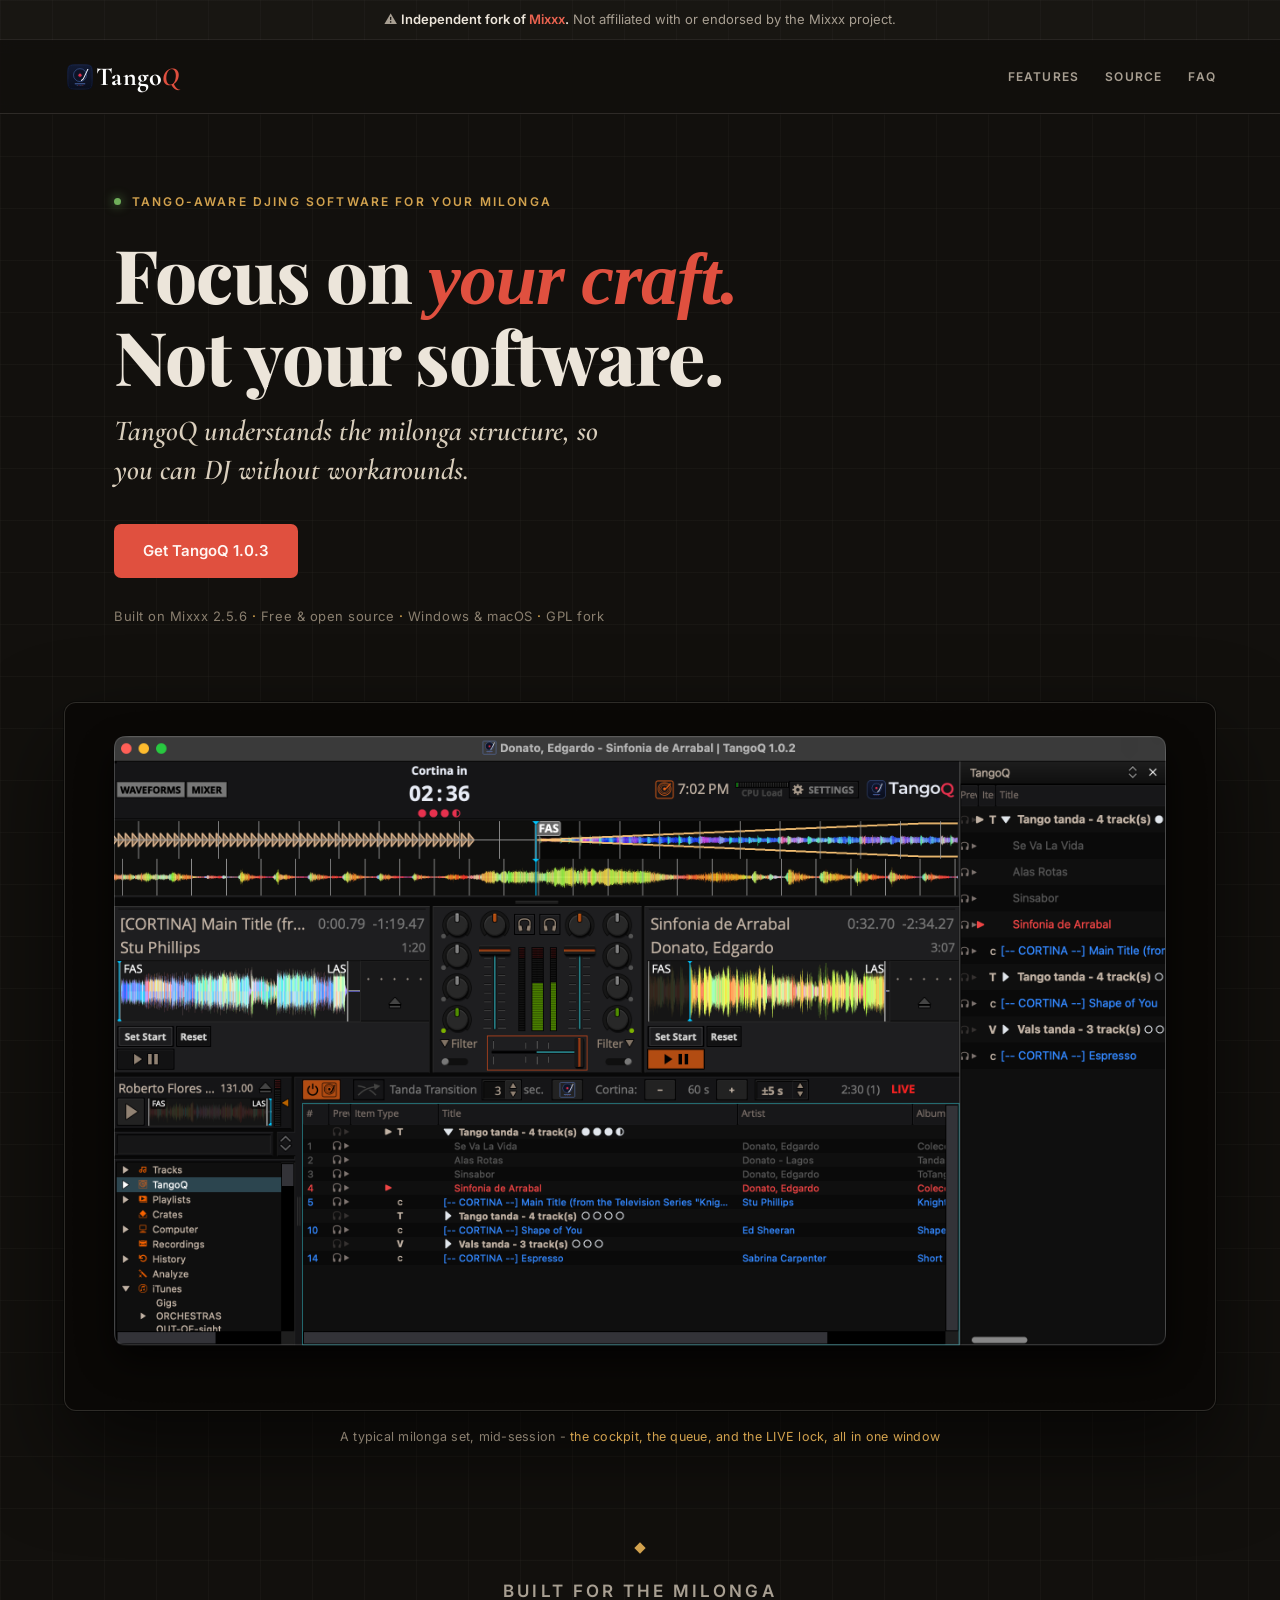
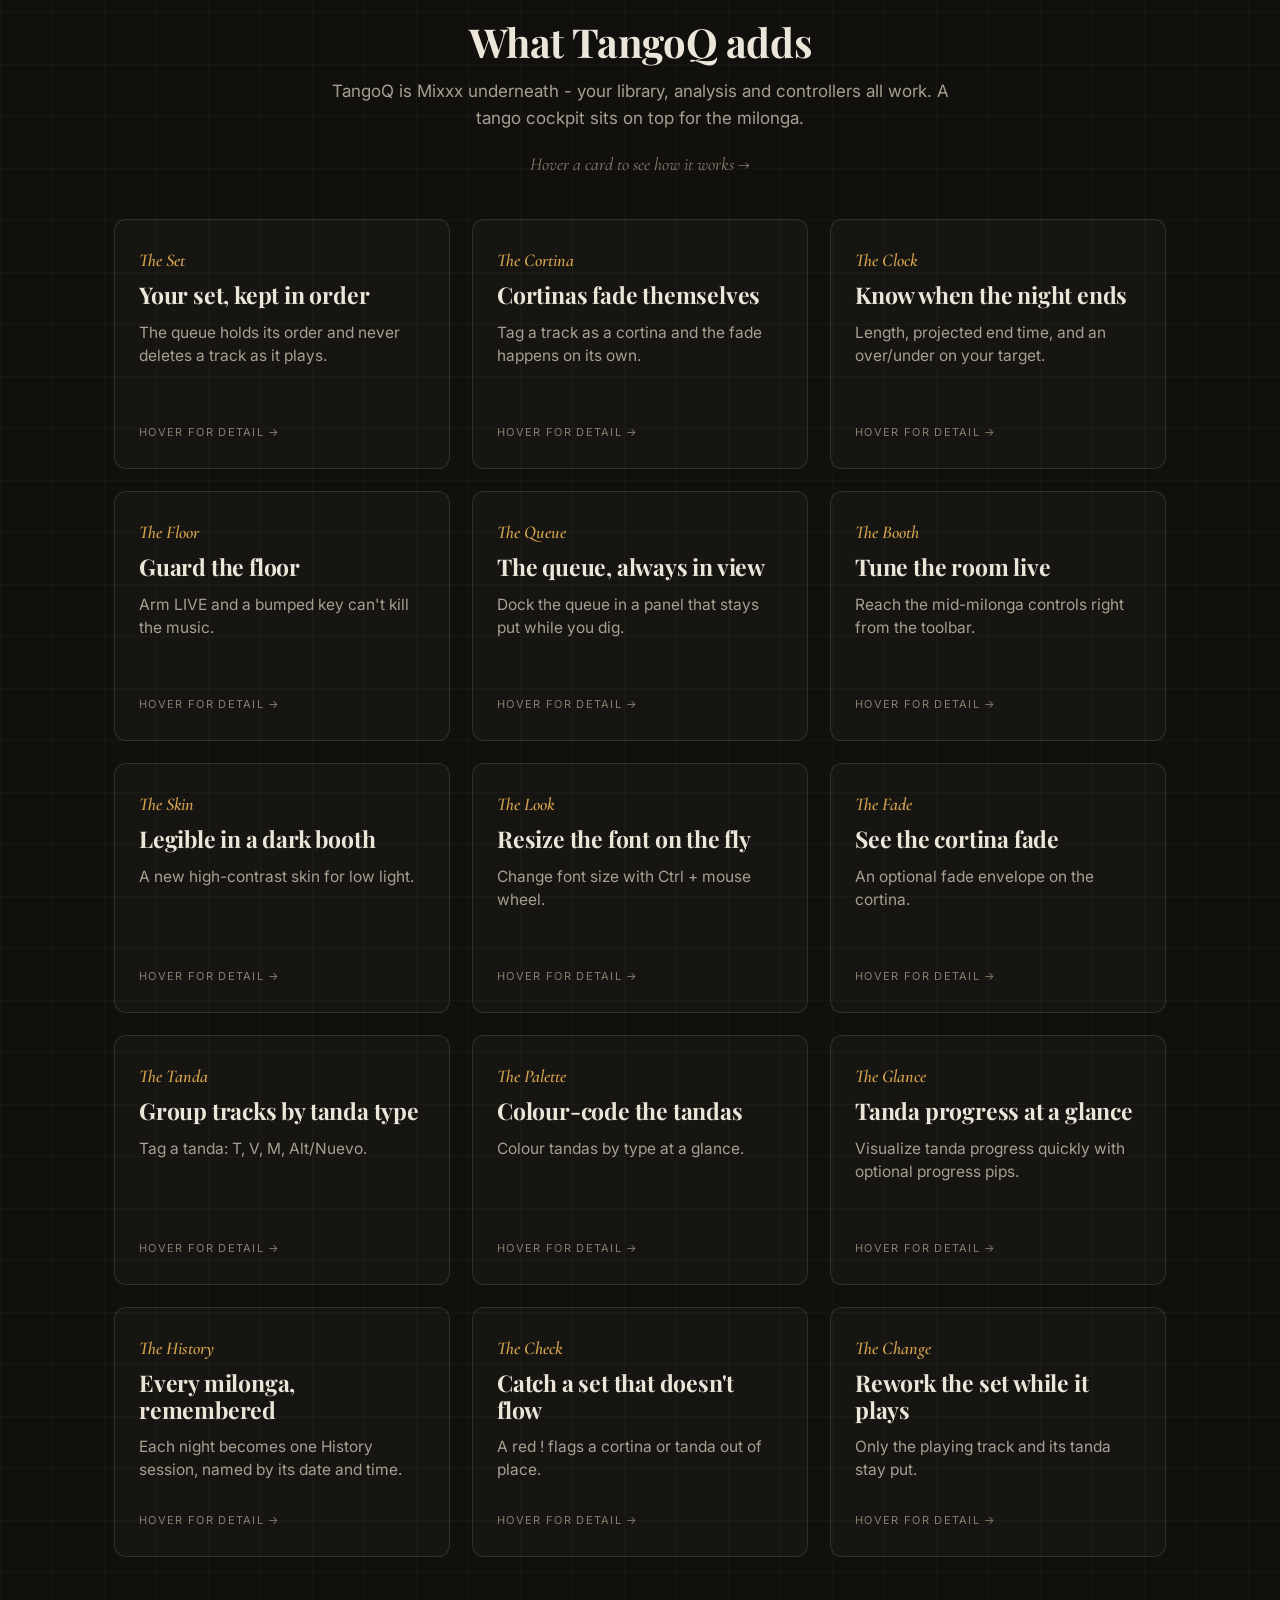
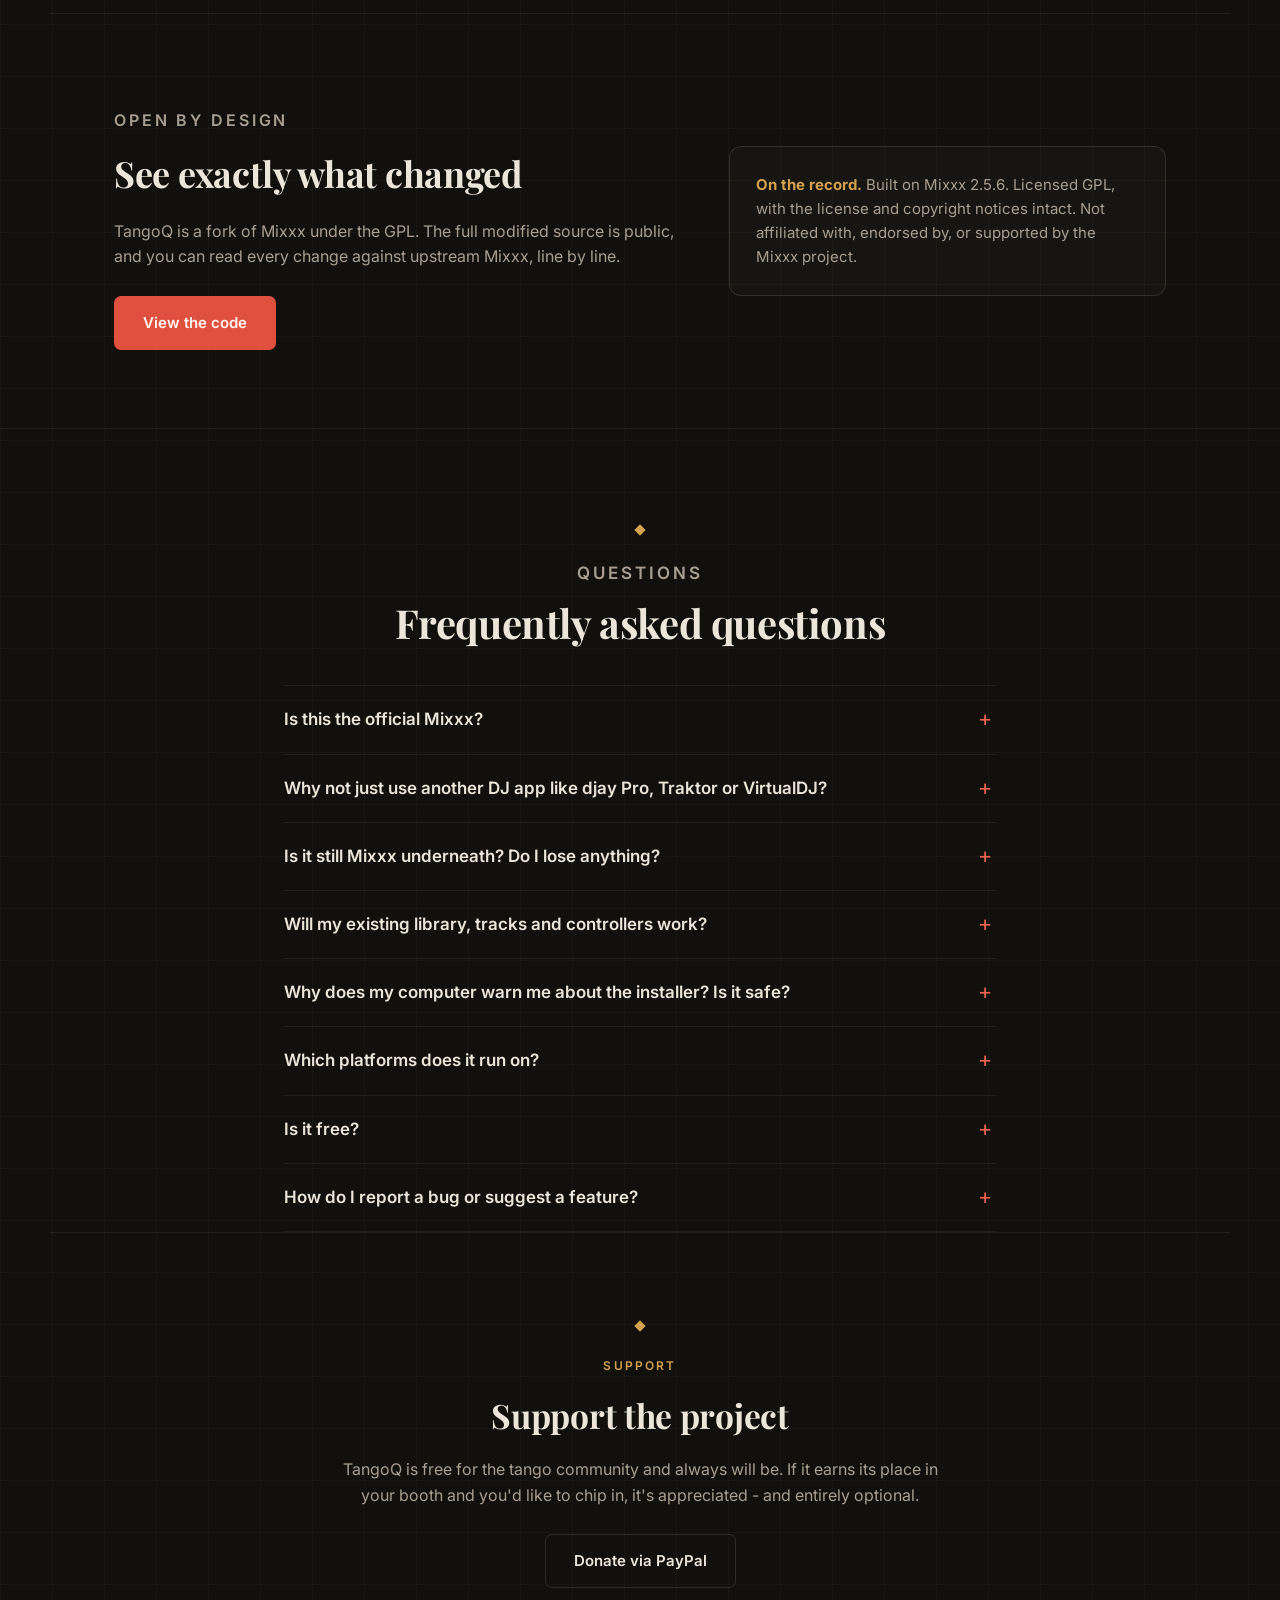
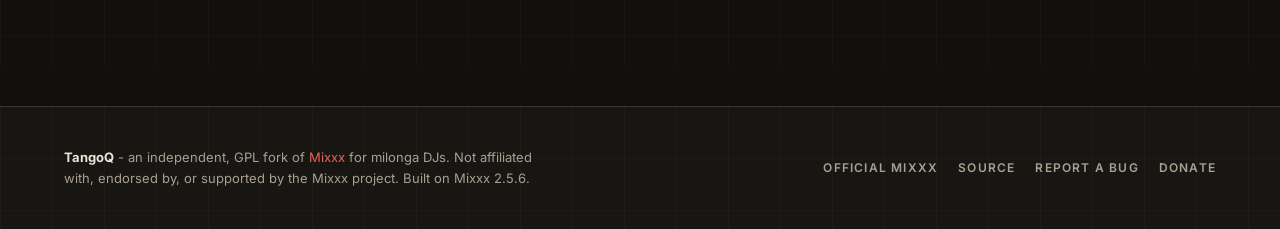
==== commit 7e9f206d: "TangoQ 1.0.3: download button, History, queue check and set-change cards" ====
--- a/index.html
+++ b/index.html
@@ -214,8 +214,8 @@
     <p class="bth__tagline">TangoQ understands the milonga structure, so you can DJ without workarounds.</p>
 
     <div class="bth__cta">
-      <!-- Points to the GitHub releases page; the 1.0.2 installer assets land there once the release is cut. -->
-      <a class="btn btn--p" href="https://github.com/seemantadutta/tangoq/releases" target="_blank" rel="noopener">Get TangoQ 1.0.2</a>
+      <!-- Points to the latest GitHub release, so the link always serves the newest installers. -->
+      <a class="btn btn--p" href="https://github.com/seemantadutta/tangoq/releases/latest" target="_blank" rel="noopener">Get TangoQ 1.0.3</a>
     </div>
     <p class="bth__meta">Built on Mixxx 2.5.6 <b>&middot;</b> Free &amp; open source <b>&middot;</b> Windows &amp; macOS <b>&middot;</b> GPL fork</p>
   </section>
@@ -266,7 +266,7 @@
           <div class="fcard__face fcard__back">
             <p class="fcard__no">The Cortina</p>
             <h3 class="fcard__title">Cortinas fade themselves</h3>
-            <p class="fcard__desc">The engine fades a cortina up, holds, fades it down, and leaves a clean silence on each side - no more reaching for the crossfader to clear the floor between tandas.</p>
+            <p class="fcard__desc">The engine fades a cortina up, holds, fades it down, and leaves a clean silence on each side - no more reaching for the crossfader to clear the floor between tandas. Mark a track as a cortina once, and TangoQ remembers it.</p>
           </div>
         </div>
       </div>
@@ -427,6 +427,54 @@
             <p class="fcard__no">The Glance</p>
             <h3 class="fcard__title">Tanda progress at a glance</h3>
             <p class="fcard__desc">Progress pips show your place in the tanda: already played, now playing, and still to come.</p>
+          </div>
+        </div>
+      </div>
+
+      <div class="fcard" tabindex="0">
+        <div class="fcard__inner">
+          <div class="fcard__face fcard__front">
+            <p class="fcard__no">The History</p>
+            <h3 class="fcard__title">Every milonga, remembered</h3>
+            <p class="fcard__lead">Each night becomes one History session, named by its date and time.</p>
+            <span class="fcard__flip">Hover for detail &rarr;</span>
+          </div>
+          <div class="fcard__face fcard__back">
+            <p class="fcard__no">The History</p>
+            <h3 class="fcard__title">Every milonga, remembered</h3>
+            <p class="fcard__desc">TangoQ logs every track it plays, repeated cortinas included, and tags cortinas and performances as they played. Last month's set reads exactly as it happened.</p>
+          </div>
+        </div>
+      </div>
+
+      <div class="fcard" tabindex="0">
+        <div class="fcard__inner">
+          <div class="fcard__face fcard__front">
+            <p class="fcard__no">The Check</p>
+            <h3 class="fcard__title">Catch a set that doesn't flow</h3>
+            <p class="fcard__lead">A red ! flags a cortina or tanda out of place.</p>
+            <span class="fcard__flip">Hover for detail &rarr;</span>
+          </div>
+          <div class="fcard__face fcard__back">
+            <p class="fcard__no">The Check</p>
+            <h3 class="fcard__title">Catch a set that doesn't flow</h3>
+            <p class="fcard__desc">Spot a cortina inside a tanda, a tango marked as a cortina, two cortinas in a row, or two tandas with no cortina between them, before the floor does.</p>
+          </div>
+        </div>
+      </div>
+
+      <div class="fcard" tabindex="0">
+        <div class="fcard__inner">
+          <div class="fcard__face fcard__front">
+            <p class="fcard__no">The Change</p>
+            <h3 class="fcard__title">Rework the set while it plays</h3>
+            <p class="fcard__lead">Only the playing track and its tanda stay put.</p>
+            <span class="fcard__flip">Hover for detail &rarr;</span>
+          </div>
+          <div class="fcard__face fcard__back">
+            <p class="fcard__no">The Change</p>
+            <h3 class="fcard__title">Rework the set while it plays</h3>
+            <p class="fcard__desc">Reorder the rest of the tanda, drop a track in to play next, or move whole tandas mid-milonga. Reused cortinas stay safe, and History records what actually played.</p>
           </div>
         </div>
       </div>
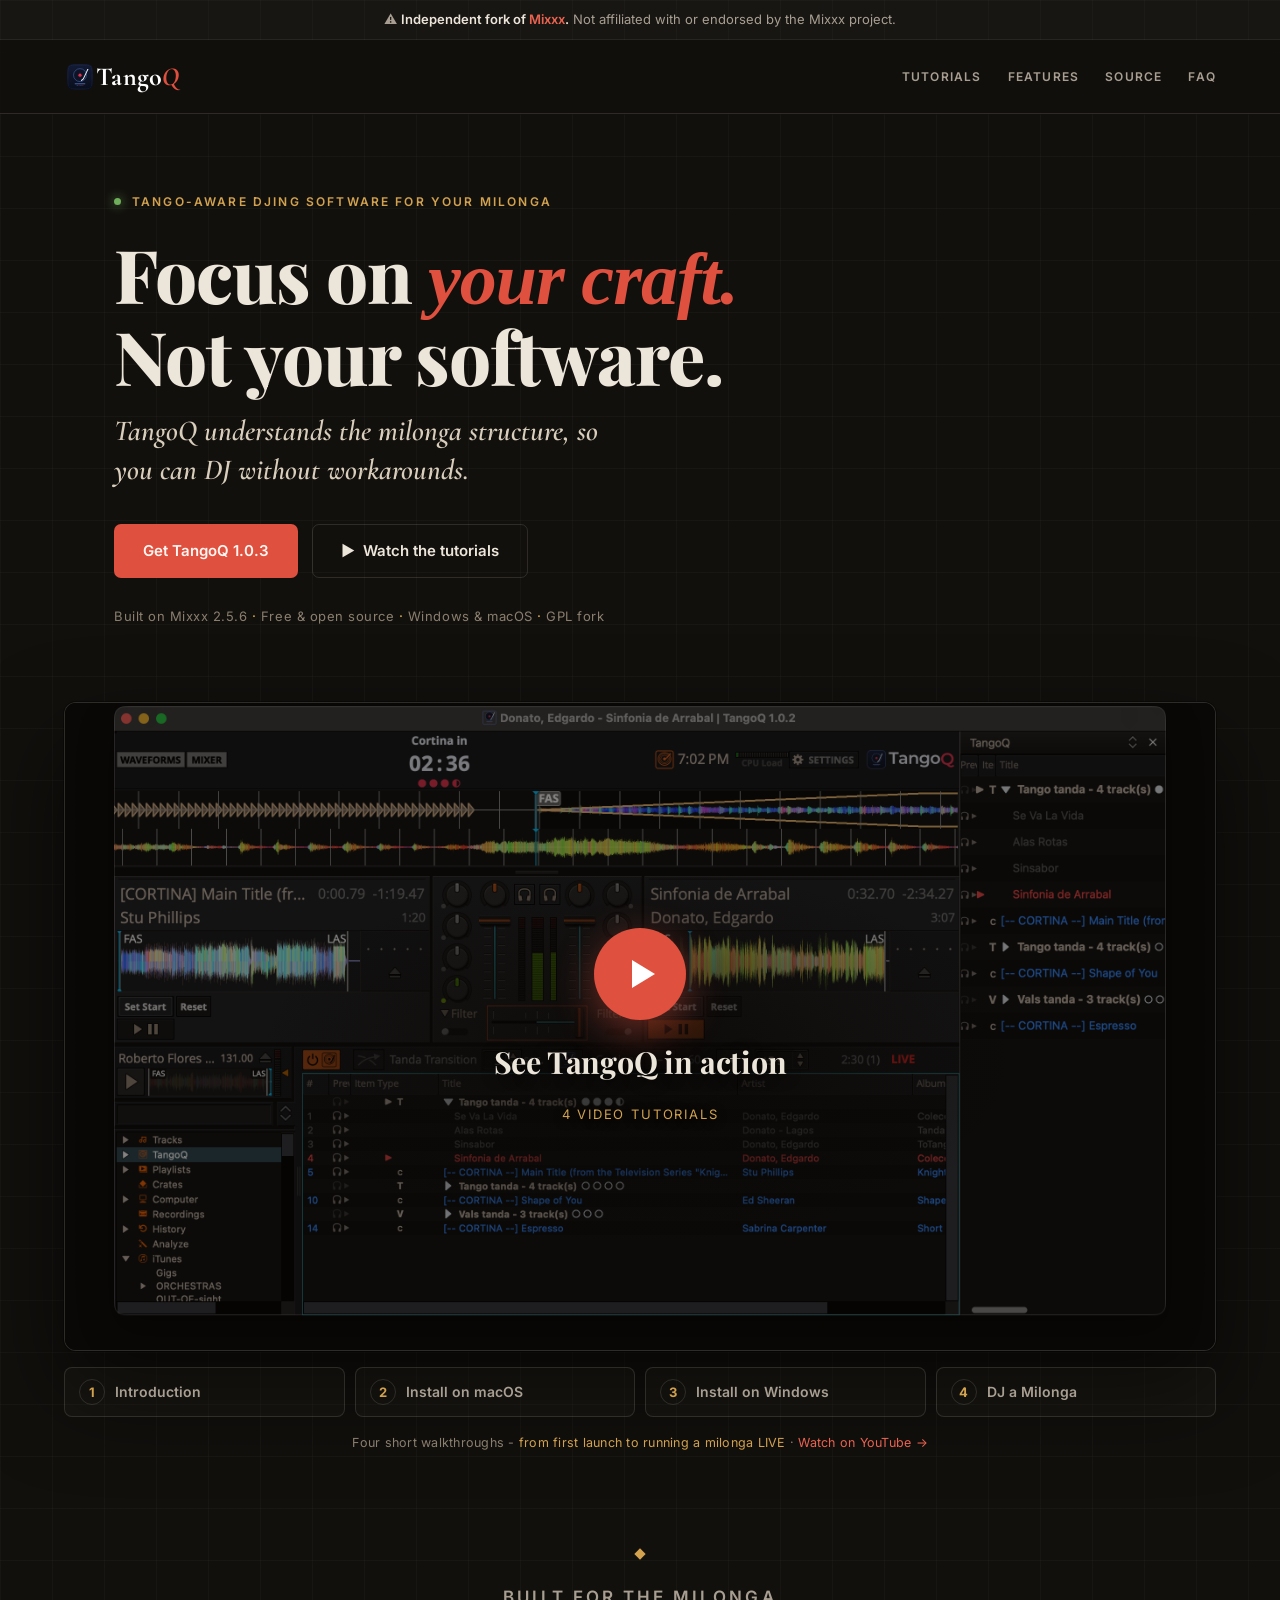
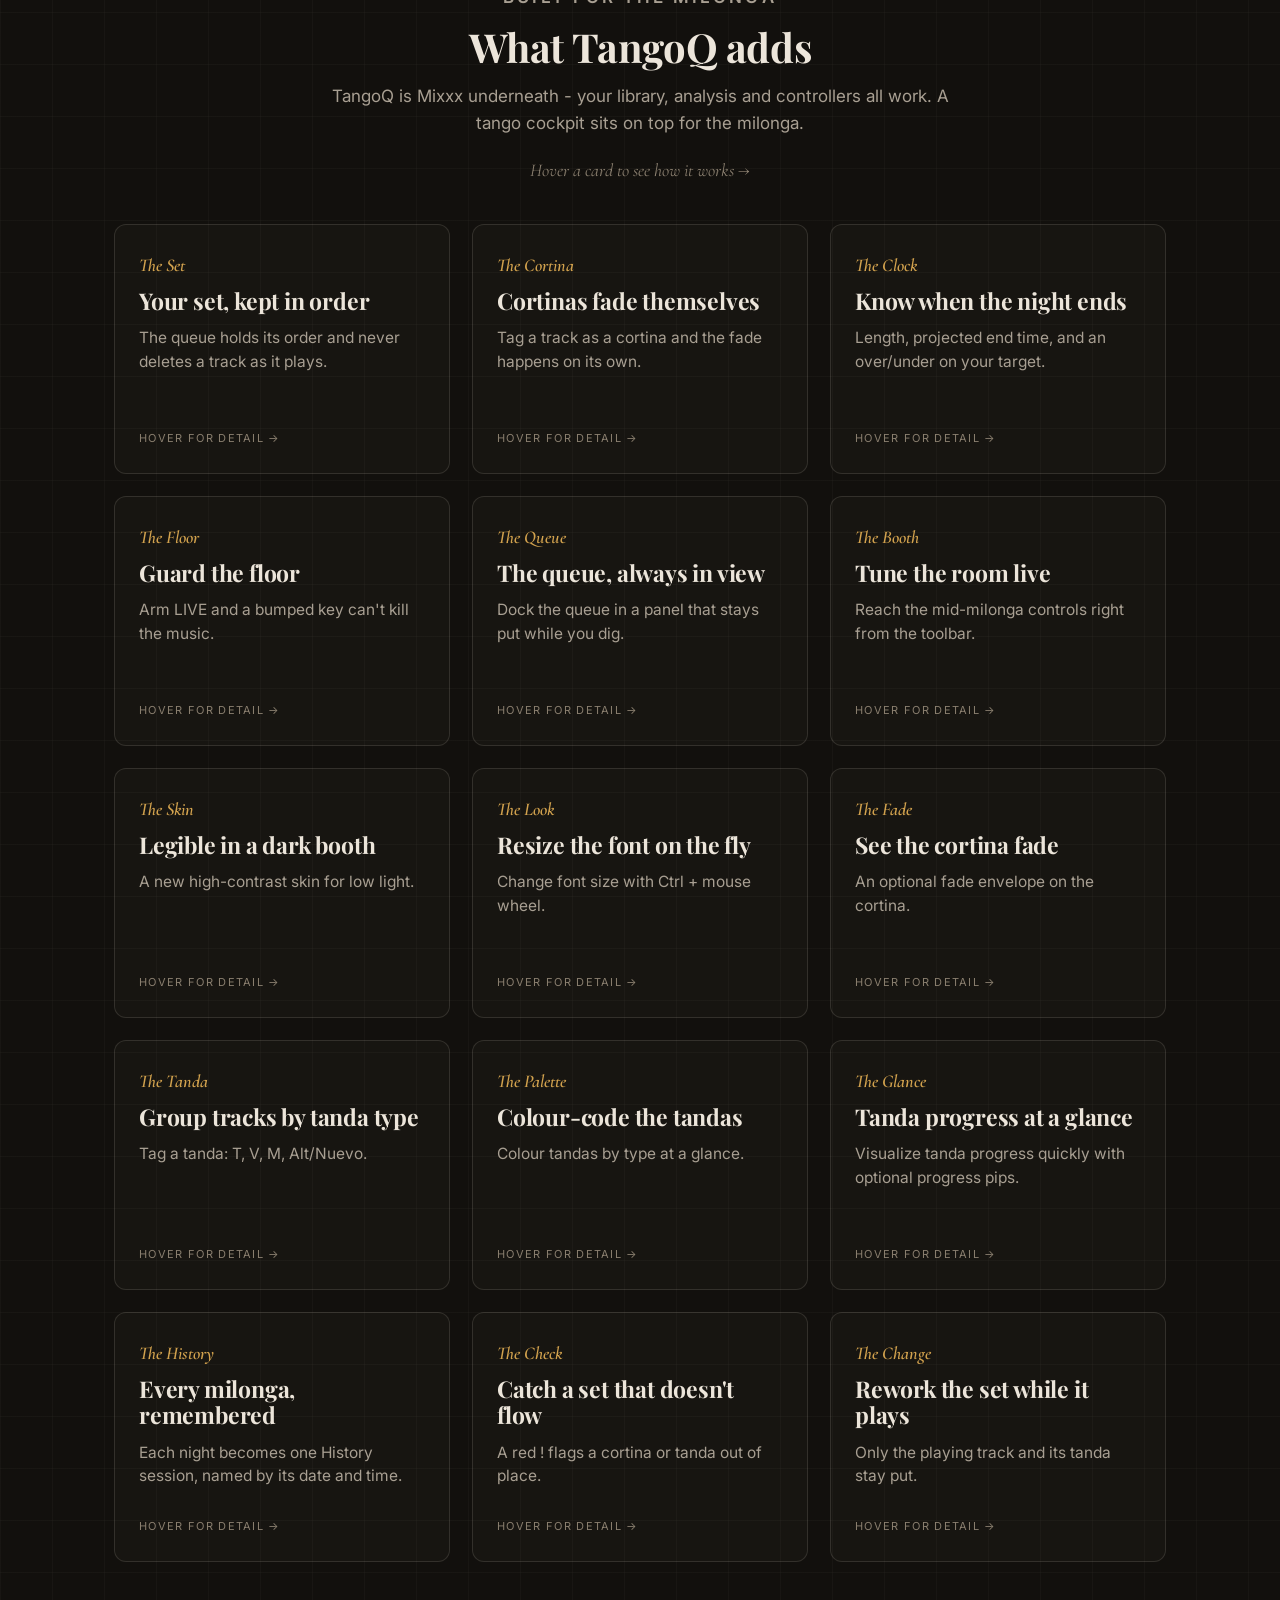
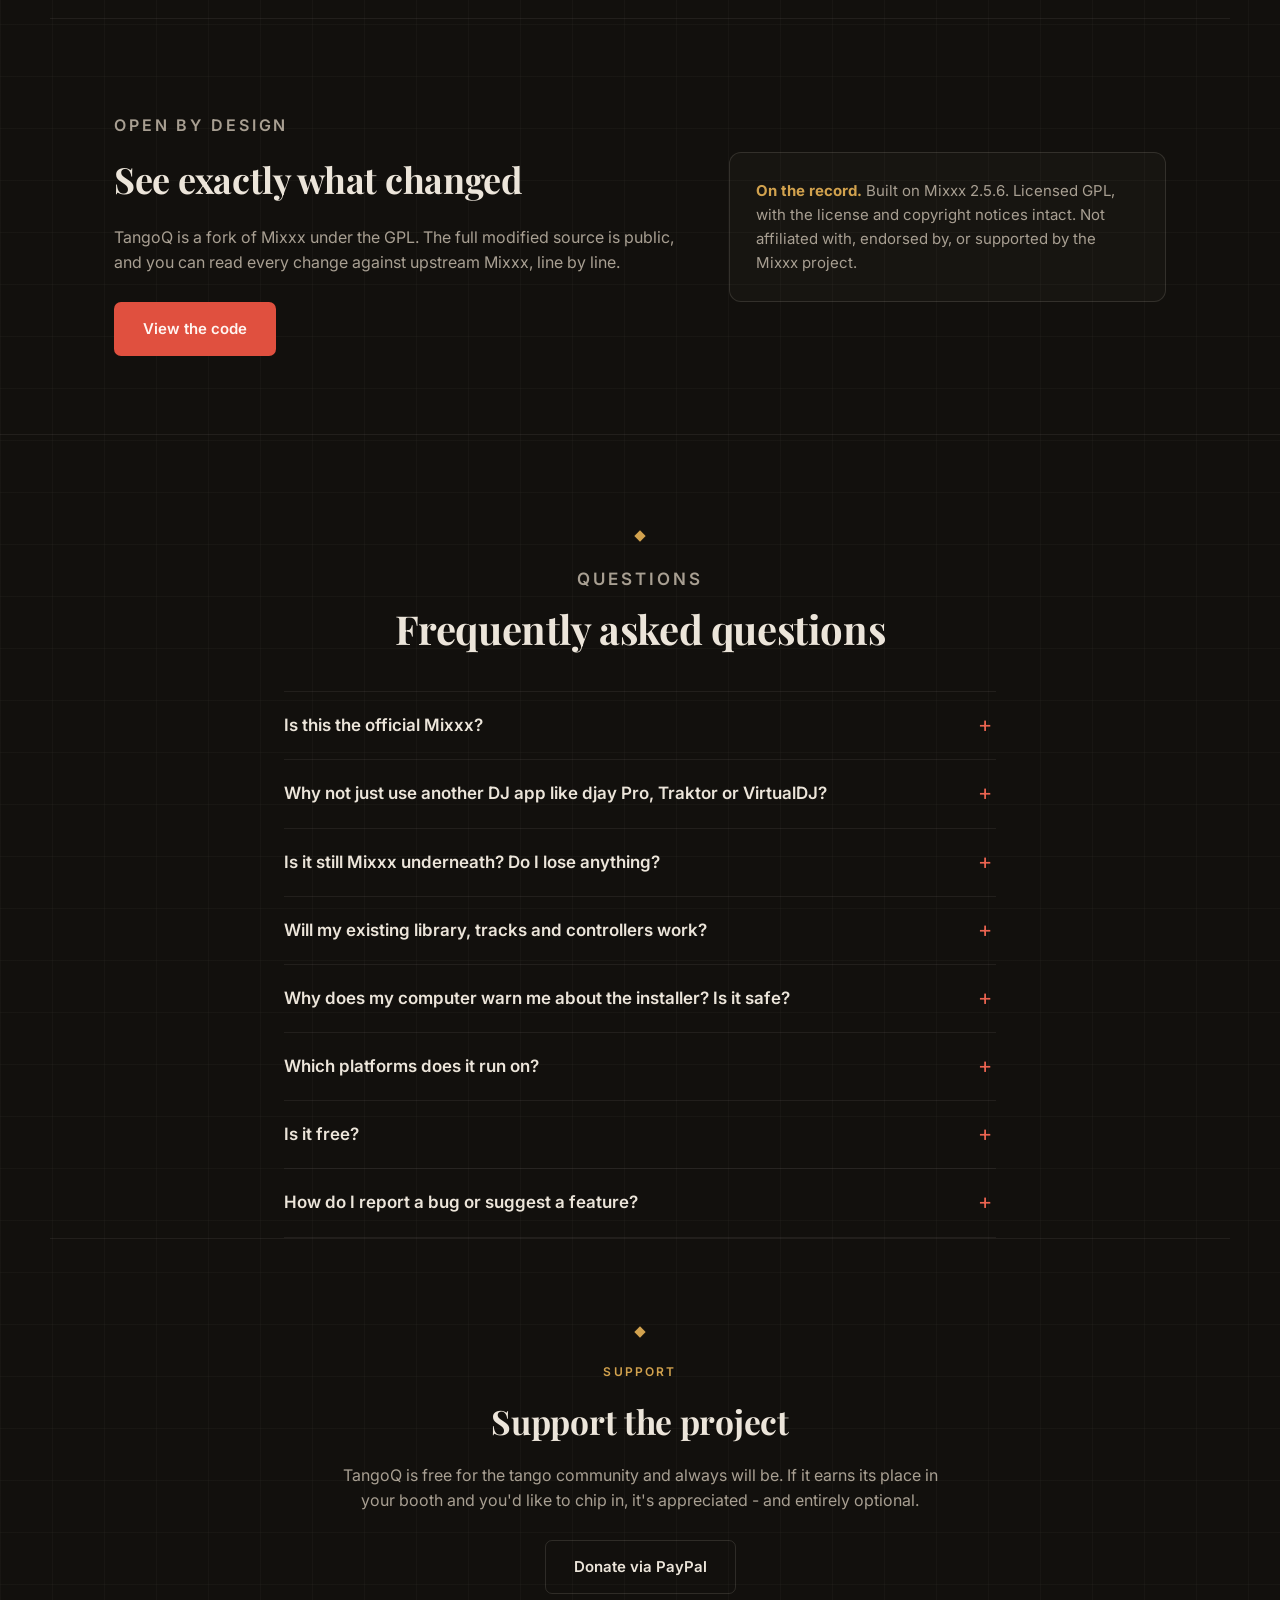
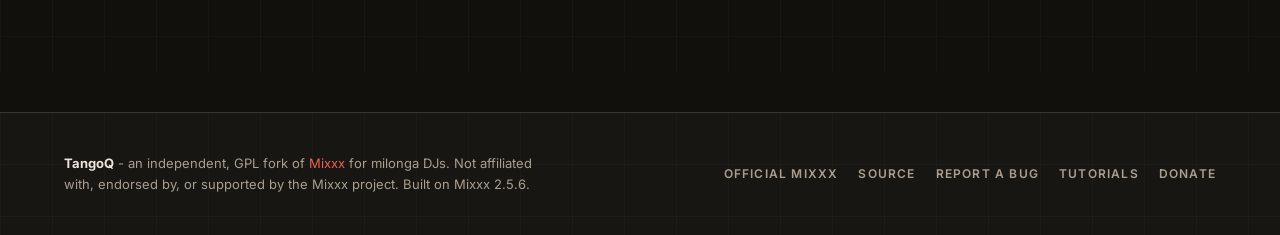
==== commit a99996d2: "Add video tutorials player to the hero The hero screenshot slot now holds a click-to-load YouTube pl" ====
--- a/index.html
+++ b/index.html
@@ -98,6 +98,27 @@
 .bth__cap{font-family:var(--sans);font-size:12.5px;color:var(--faint);text-align:center;margin:16px 0 0;letter-spacing:.02em;}
 .bth__cap span{color:var(--gold);}
 
+/* tutorial player (hero slot) - click-to-load so no YouTube code/cookies until the visitor asks */
+.bth__video{position:relative;display:block;width:100%;aspect-ratio:16/9;padding:0;border:0;background:#0a0806;cursor:pointer;color:var(--ink);font:inherit;}
+.bth__video img{position:absolute;inset:0;width:100%;height:100%;object-fit:cover;opacity:.5;transition:opacity .25s;}
+.bth__video:hover img,.bth__video:focus-visible img{opacity:.38;}
+.bth__video:focus-visible{outline:2px solid var(--gold);outline-offset:-2px;}
+.bth__play{position:absolute;inset:0;background:radial-gradient(ellipse 45% 40% at 50% 55%,rgba(10,8,6,.75),transparent 75%);display:flex;flex-direction:column;align-items:center;justify-content:center;gap:18px;}
+.bth__play i{width:clamp(64px,9vw,92px);height:clamp(64px,9vw,92px);border-radius:50%;background:var(--red);box-shadow:0 12px 40px rgba(224,80,63,.45);display:grid;place-items:center;transition:transform .2s,background .2s;}
+.bth__play i::after{content:"";margin-left:6px;border-style:solid;border-width:14px 0 14px 23px;border-color:transparent transparent transparent #fff;}
+.bth__video:hover .bth__play i{transform:scale(1.07);background:var(--red-hi);}
+.bth__play b{font-family:var(--serif);font-weight:700;font-size:clamp(1.25rem,2.6vw,1.9rem);letter-spacing:-.2px;text-shadow:0 2px 14px rgba(0,0,0,.8);}
+.bth__play small{font-family:var(--sans);font-size:13px;letter-spacing:.14em;text-transform:uppercase;color:var(--gold);text-shadow:0 2px 10px rgba(0,0,0,.9);}
+.bth__frame iframe{display:block;width:100%;aspect-ratio:16/9;border:0;}
+.bth__chapters{list-style:none;margin:16px 0 0;padding:0;display:grid;grid-template-columns:repeat(4,1fr);gap:10px;}
+@media (max-width:720px){.bth__chapters{grid-template-columns:1fr 1fr;}}
+.bth__chapters button{width:100%;height:100%;display:flex;align-items:center;gap:10px;padding:11px 14px;border:1px solid var(--line);border-radius:8px;background:var(--surface);color:var(--muted);font:600 14px/1.25 var(--sans);text-align:left;cursor:pointer;transition:border-color .2s,color .2s,background .2s;}
+.bth__chapters button:hover,.bth__chapters button:focus-visible{border-color:rgba(210,162,78,.5);color:var(--ink);}
+.bth__chapters button:focus-visible{outline:2px solid var(--gold);outline-offset:2px;}
+.bth__chapters button[aria-current="true"]{border-color:var(--red);color:var(--ink);background:rgba(224,80,63,.08);}
+.bth__chapters em{flex:none;font-style:normal;font-family:var(--sans);font-weight:700;font-size:13px;width:26px;height:26px;border-radius:50%;display:grid;place-items:center;border:1px solid var(--line);color:var(--gold);}
+.bth__chapters button[aria-current="true"] em{background:var(--red);border-color:var(--red);color:#fff;}
+
 /* ===== flip-card features (text only) ===== */
 .bth .feat{padding:clamp(56px,7vw,78px) 0 56px;}
 .bth .feat-hint{text-align:center;font-family:var(--serif2);font-style:italic;font-size:18px;color:var(--faint);margin:18px 0 0;}
@@ -179,6 +200,7 @@
       <span class="bth__brand-word">Tango<em>Q</em></span>
     </a>
     <nav class="bth__nav" aria-label="Primary">
+      <a href="#tutorials">Tutorials</a>
       <a href="#features">Features</a>
       <a href="#source">Source</a>
       <a href="#faq">FAQ</a>
@@ -216,17 +238,52 @@
     <div class="bth__cta">
       <!-- Points to the latest GitHub release, so the link always serves the newest installers. -->
       <a class="btn btn--p" href="https://github.com/seemantadutta/tangoq/releases/latest" target="_blank" rel="noopener">Get TangoQ 1.0.3</a>
+      <a class="btn btn--g" href="#tutorials">&#9654;&ensp;Watch the tutorials</a>
     </div>
     <p class="bth__meta">Built on Mixxx 2.5.6 <b>&middot;</b> Free &amp; open source <b>&middot;</b> Windows &amp; macOS <b>&middot;</b> GPL fork</p>
   </section>
 
-  <!-- ===================== HERO SCREENSHOT ===================== -->
-  <section class="bth__shot">
+  <!-- ===================== TUTORIALS PLAYER =====================
+       Sits in the hero slot so the walkthroughs are the first thing people see.
+       The hero screenshot is the poster; the YouTube player (privacy-enhanced
+       youtube-nocookie.com) only loads when the visitor clicks play.
+       Play order is set by the chapter buttons below (data-v = YouTube video ID),
+       not by the YouTube playlist, so reordering the playlist won't change the site.
+       Picking a chapter plays it, then the chapters after it, in order. -->
+  <section class="bth__shot" id="tutorials">
     <div class="bth__frame">
-      <img src="assets/tangoq-hero.png" width="2816" height="1576" alt="TangoQ running a tango set: the TangoQ toolbar shows the next-track countdown, set length, projected end time, an over/under indicator, a live cortina-length control and the LIVE lock, above a queue of Di Sarli tandas and cortinas." />
-    </div>
-    <p class="bth__cap">A typical milonga set, mid-session - <span>the cockpit, the queue, and the LIVE lock, all in one window</span></p>
+      <button class="bth__video" type="button" aria-label="Play the TangoQ video tutorials from the beginning">
+        <img src="assets/tangoq-hero.png" width="2816" height="1576" alt="" />
+        <span class="bth__play"><i></i><b>See TangoQ in action</b><small>4 video tutorials</small></span>
+      </button>
+    </div>
+    <ol class="bth__chapters" aria-label="Tutorial chapters">
+      <li><button type="button" data-v="eEzgCkeJRvM"><em>1</em>Introduction</button></li>
+      <li><button type="button" data-v="RYDBWtb4rBI"><em>2</em>Install on macOS</button></li>
+      <li><button type="button" data-v="xXYfcL22Ero"><em>3</em>Install on Windows</button></li>
+      <li><button type="button" data-v="bCn43I8w_2c"><em>4</em>DJ a Milonga</button></li>
+    </ol>
+    <p class="bth__cap">Four short walkthroughs - <span>from first launch to running a milonga LIVE</span> &middot; <a href="https://www.youtube.com/playlist?list=PLD1MAXCCQrTw" target="_blank" rel="noopener">Watch on YouTube &rarr;</a></p>
   </section>
+  <script>
+    (function () {
+      var frame = document.querySelector('#tutorials .bth__frame');
+      var chapters = [].slice.call(document.querySelectorAll('.bth__chapters button'));
+      var ids = chapters.map(function (b) { return b.dataset.v; });
+      function play(i) {
+        var f = document.createElement('iframe');
+        f.src = 'https://www.youtube-nocookie.com/embed/' + ids[i] + '?autoplay=1&rel=0'
+              + (i < ids.length - 1 ? '&playlist=' + ids.slice(i + 1).join(',') : '');
+        f.title = 'TangoQ video tutorials';
+        f.allow = 'autoplay; encrypted-media; picture-in-picture; fullscreen';
+        f.allowFullscreen = true;
+        frame.replaceChildren(f);
+        chapters.forEach(function (b, j) { b.setAttribute('aria-current', j === i ? 'true' : 'false'); });
+      }
+      frame.querySelector('.bth__video').addEventListener('click', function () { play(0); });
+      chapters.forEach(function (b, i) { b.addEventListener('click', function () { play(i); }); });
+    })();
+  </script>
 
   <!-- ===================== FEATURES (flip cards) ===================== -->
   <section class="feat section" id="features" style="border-top:none">
@@ -553,6 +610,7 @@
         <a href="https://mixxx.org" target="_blank" rel="noopener">Official Mixxx</a>
         <a href="https://github.com/seemantadutta/mixxx" target="_blank" rel="noopener">Source</a>
         <a href="https://github.com/seemantadutta/mixxx/issues" target="_blank" rel="noopener">Report a bug</a>
+        <a href="https://www.youtube.com/playlist?list=PLD1MAXCCQrTw" target="_blank" rel="noopener">Tutorials</a>
         <a href="https://paypal.me/seemanta" target="_blank" rel="noopener">Donate</a>
       </nav>
     </div>
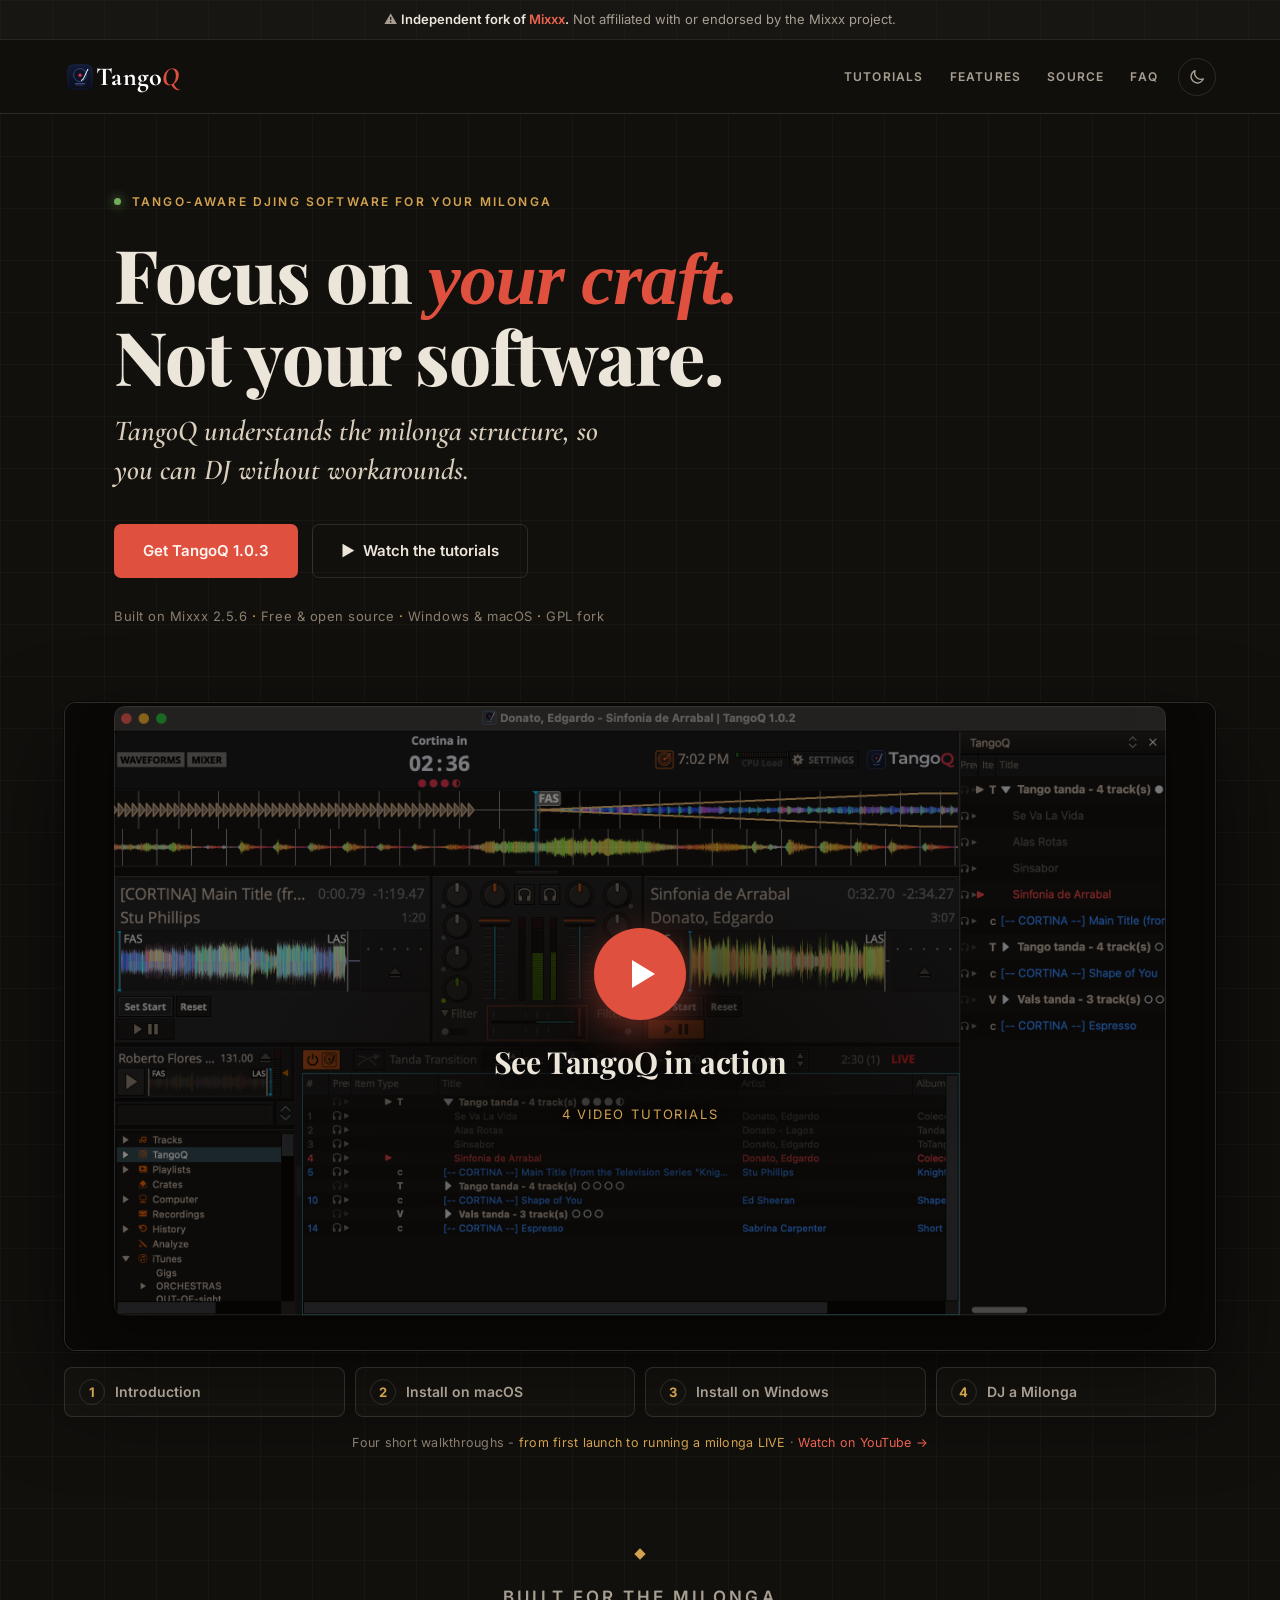
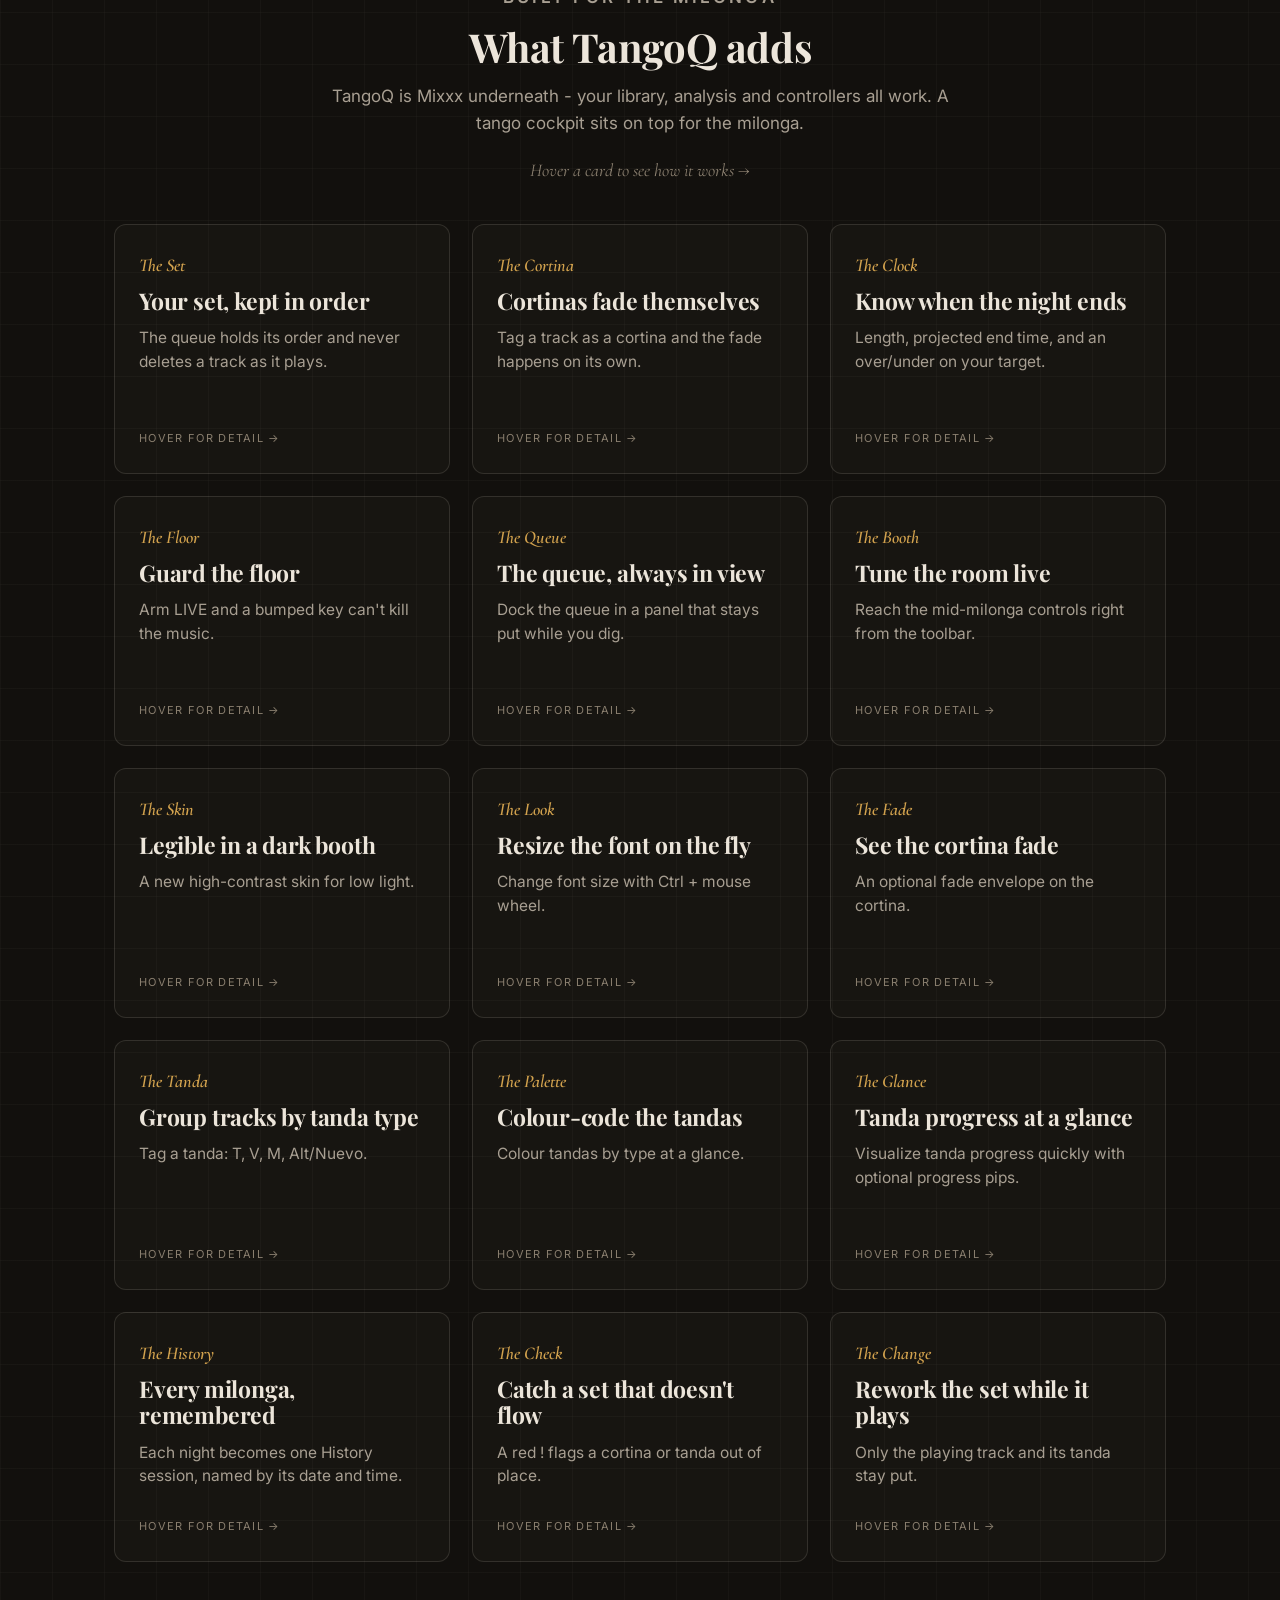
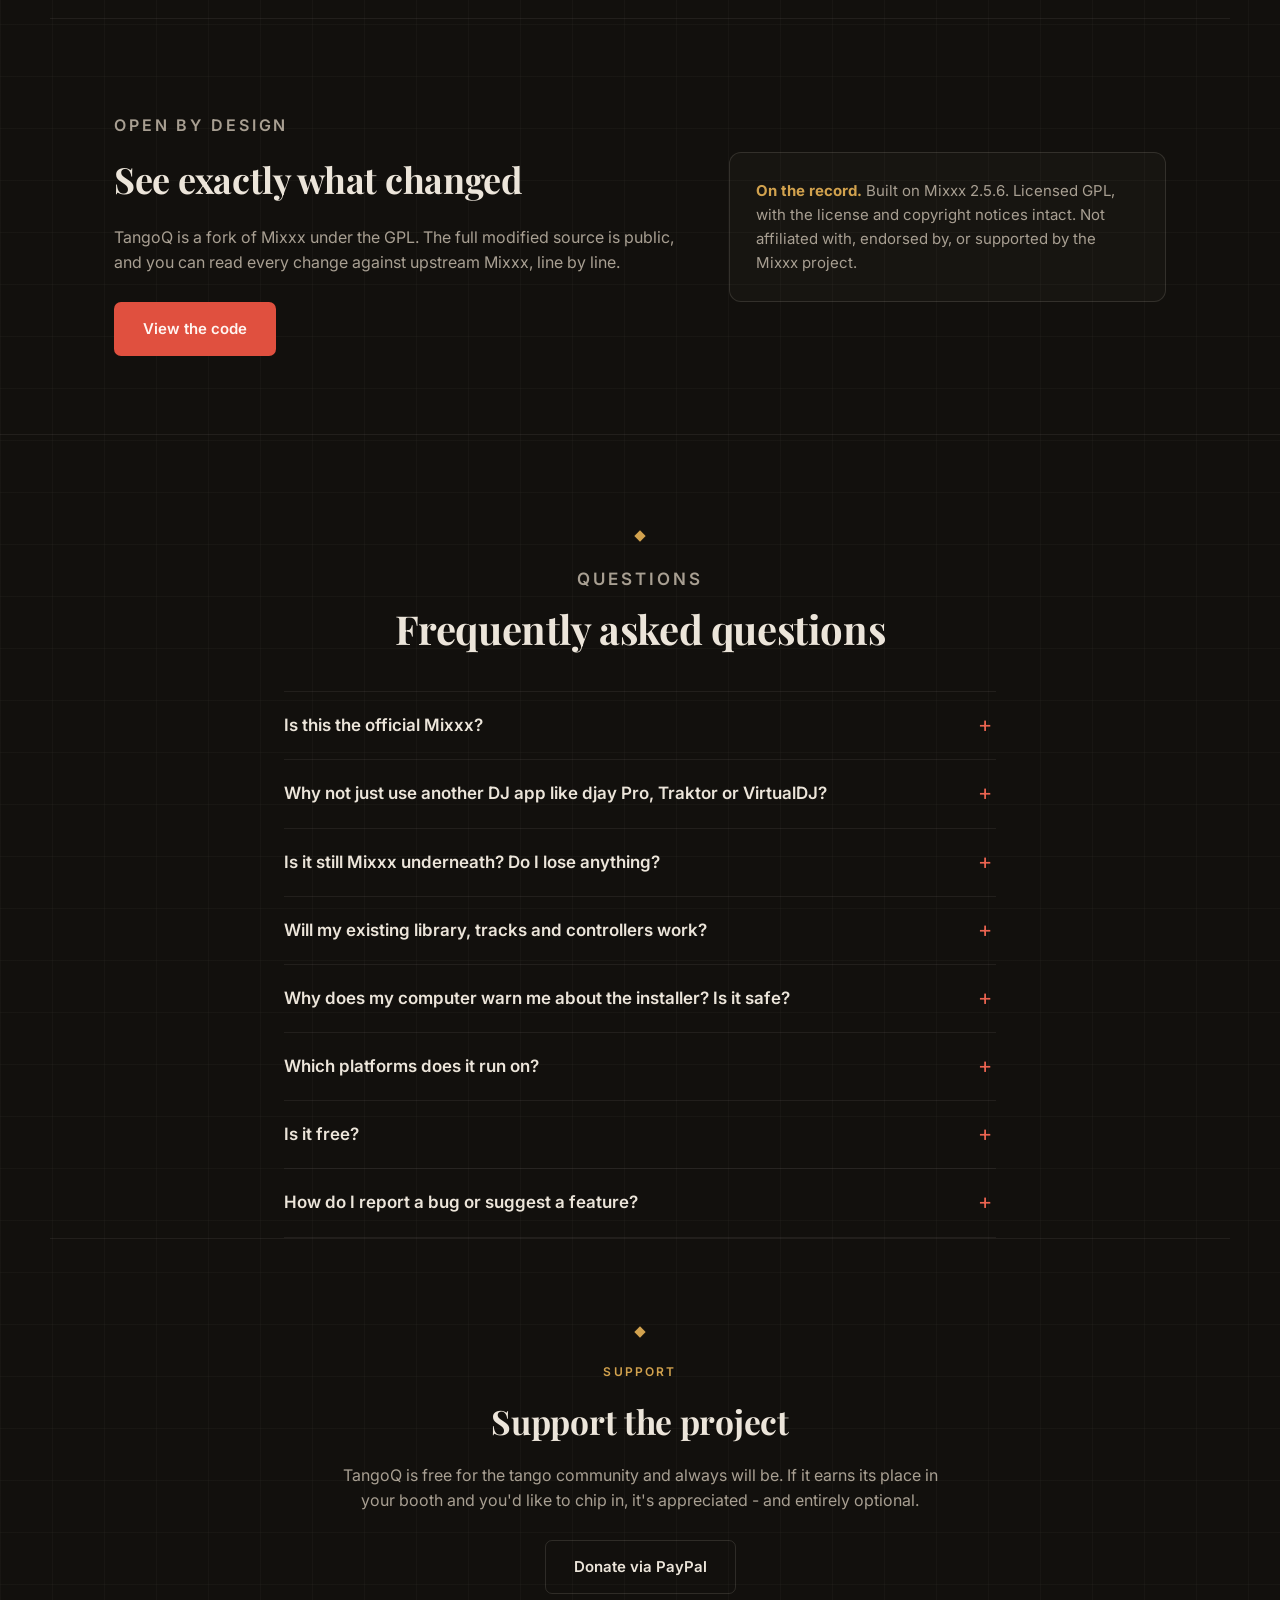
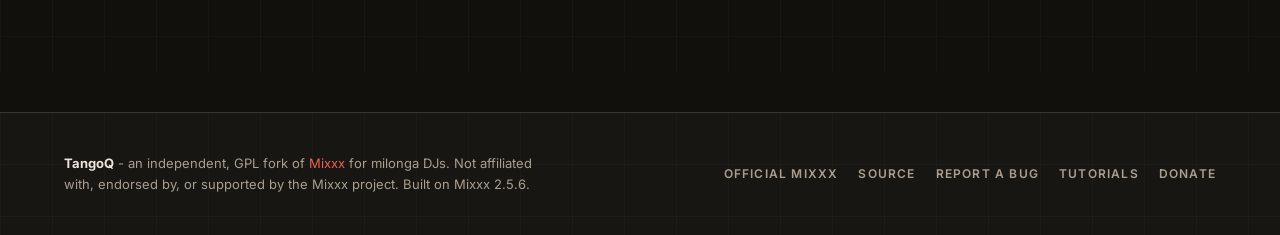
==== commit f99432de: "Add light/dark mode switch to the header Dark stays the default. A sun/moon button in the top bar sw" ====
--- a/index.html
+++ b/index.html
@@ -15,6 +15,8 @@
 <meta property="og:url" content="https://tangoq.app/" />
 
 <link rel="icon" type="image/svg+xml" href="assets/tangoq_favicon.svg" />
+<!-- Theme: dark by default; a saved light/dark choice is applied before first paint (no flash). -->
+<script>try{if(localStorage.getItem('tq-theme')==='light')document.documentElement.dataset.theme='light';}catch(e){}</script>
 <link rel="preconnect" href="https://fonts.googleapis.com" />
 <link rel="preconnect" href="https://fonts.gstatic.com" crossorigin />
 <link href="https://fonts.googleapis.com/css2?family=Cormorant+Garamond:ital,wght@0,600;0,700;1,600;1,700&family=Inter:wght@400;500;600;700&family=Playfair+Display:ital,wght@0,600;0,700;0,800;1,600&display=swap" rel="stylesheet" />
@@ -28,6 +30,19 @@
   --serif:"Playfair Display",Georgia,serif;
   --serif2:"Cormorant Garamond",Georgia,serif;
   --sans:"Inter",system-ui,-apple-system,"Segoe UI",Roboto,sans-serif;
+  --grid:rgba(236,229,218,.028); --bar-bg:rgba(18,16,13,.86); --tagline:#d9cebc; --brand-word:#fff;
+  --frame-line:rgba(236,229,218,.16); --frame-shadow:0 40px 90px rgba(0,0,0,.6),0 0 0 1px rgba(0,0,0,.4);
+  color-scheme:dark;
+}
+/* light theme - warm paper, same accents darkened for contrast on a light background */
+:root[data-theme="light"]{
+  --bg:#f6f1e8; --ink:#1e1913; --muted:#574e43; --faint:#6f6456;
+  --line:rgba(30,25,19,.15); --line-soft:rgba(30,25,19,.08);
+  --surface:rgba(30,25,19,.03); --surface-2:rgba(30,25,19,.055);
+  --red:#c63f2e; --red-hi:#a93323; --gold:#8f6418; --green:#3f8a2f;
+  --grid:rgba(30,25,19,.045); --bar-bg:rgba(246,241,232,.88); --tagline:#3d352c; --brand-word:#1e1913;
+  --frame-line:rgba(30,25,19,.18); --frame-shadow:0 30px 70px rgba(60,40,20,.22),0 0 0 1px rgba(30,25,19,.06);
+  color-scheme:light;
 }
 *{box-sizing:border-box;}
 html{scroll-behavior:smooth;scroll-padding-top:76px;}
@@ -44,8 +59,8 @@
 
 .bth{
   background-image:
-    linear-gradient(rgba(236,229,218,.028) 1px, transparent 1px),
-    linear-gradient(90deg, rgba(236,229,218,.028) 1px, transparent 1px);
+    linear-gradient(var(--grid) 1px, transparent 1px),
+    linear-gradient(90deg, var(--grid) 1px, transparent 1px);
   background-size:52px 52px;
 }
 .bth .wrap{max-width:1180px;margin:0 auto;padding:0 clamp(20px,5vw,64px);}
@@ -64,16 +79,24 @@
 .bth .btn--g:hover{border-color:var(--gold);color:var(--gold);}
 
 /* top bar */
-.bth__bar{display:flex;align-items:center;gap:16px;padding:16px clamp(20px,5vw,64px);border-bottom:1px solid var(--line);position:sticky;top:0;background:rgba(18,16,13,.86);backdrop-filter:blur(8px);z-index:20;}
+.bth__bar{display:flex;align-items:center;gap:16px;padding:16px clamp(20px,5vw,64px);border-bottom:1px solid var(--line);position:sticky;top:0;background:var(--bar-bg);backdrop-filter:blur(8px);z-index:20;}
 .bth__brand{display:inline-flex;align-items:center;gap:0px;font-family:var(--serif2);font-weight:700;font-size:26px;letter-spacing:.01em;color:var(--ink);text-decoration:none;}
 .bth__brand-icon{width:32px;height:32px;display:block;flex:none;}
-.bth__brand-word{white-space:nowrap;color:#fff;}
+.bth__brand-word{white-space:nowrap;color:var(--brand-word);}
 .bth__brand em{color:var(--red);font-style:italic;}
 .bth__tag{font-family:var(--serif2);font-style:italic;font-weight:600;font-size:16px;color:var(--faint);}
 .bth__nav{margin-left:auto;display:flex;gap:26px;}
 .bth__nav a{font-family:var(--sans);font-weight:600;font-size:12px;letter-spacing:.1em;text-transform:uppercase;color:var(--muted);text-decoration:none;}
 .bth__nav a:hover{color:var(--gold);}
 @media (max-width:720px){.bth__nav{display:none;}}
+.bth__theme{flex:none;width:38px;height:38px;display:grid;place-items:center;padding:0;border:1px solid var(--line);border-radius:50%;background:transparent;color:var(--muted);cursor:pointer;transition:color .2s,border-color .2s;}
+.bth__nav + .bth__theme{margin-left:4px;}
+@media (max-width:720px){.bth__theme{margin-left:auto;}}
+.bth__theme:hover{color:var(--gold);border-color:var(--gold);}
+.bth__theme:focus-visible{outline:2px solid var(--gold);outline-offset:2px;}
+.bth__theme svg{width:18px;height:18px;}
+.bth__theme .i-sun,[data-theme="light"] .bth__theme .i-moon{display:none;}
+[data-theme="light"] .bth__theme .i-sun{display:block;}
 
 /* fork banner */
 .bth__fork{text-align:center;padding:9px 16px;font-size:13px;color:var(--muted);background:var(--surface);border-bottom:1px solid var(--line-soft);}
@@ -86,20 +109,20 @@
 .bth__eyebrow::before{content:"";width:7px;height:7px;border-radius:50%;background:var(--green);box-shadow:0 0 11px rgba(111,174,90,.9);}
 .bth__h1{font-family:var(--serif);font-weight:800;font-size:clamp(2.6rem,7vw,74px);line-height:1.04;letter-spacing:-1px;margin:0;max-width:17ch;text-wrap:balance;}
 .bth__h1 em{color:var(--red);font-style:italic;font-weight:700;}
-.bth__tagline{font-family:var(--serif2);font-style:italic;font-weight:600;font-size:clamp(1.4rem,3vw,29px);color:#d9cebc;margin:18px 0 0;max-width:40ch;line-height:1.34;}
+.bth__tagline{font-family:var(--serif2);font-style:italic;font-weight:600;font-size:clamp(1.4rem,3vw,29px);color:var(--tagline);margin:18px 0 0;max-width:40ch;line-height:1.34;}
 .bth__cta{display:flex;align-items:center;gap:14px;margin-top:34px;flex-wrap:wrap;}
 .bth__meta{font-family:var(--sans);font-size:13px;color:var(--faint);margin-top:28px;letter-spacing:.04em;}
 .bth__meta b{color:var(--gold);font-weight:500;}
 
 /* screenshot */
 .bth__shot{max-width:1312px;margin:22px auto 0;padding:0 clamp(20px,5vw,64px);}
-.bth__frame{border:1px solid rgba(236,229,218,.16);border-radius:12px;overflow:hidden;box-shadow:0 40px 90px rgba(0,0,0,.6),0 0 0 1px rgba(0,0,0,.4);background:#0a0806;}
+.bth__frame{border:1px solid var(--frame-line);border-radius:12px;overflow:hidden;box-shadow:var(--frame-shadow);background:#0a0806;}
 .bth__frame img{display:block;width:100%;height:auto;}
 .bth__cap{font-family:var(--sans);font-size:12.5px;color:var(--faint);text-align:center;margin:16px 0 0;letter-spacing:.02em;}
 .bth__cap span{color:var(--gold);}
 
 /* tutorial player (hero slot) - click-to-load so no YouTube code/cookies until the visitor asks */
-.bth__video{position:relative;display:block;width:100%;aspect-ratio:16/9;padding:0;border:0;background:#0a0806;cursor:pointer;color:var(--ink);font:inherit;}
+.bth__video{position:relative;display:block;width:100%;aspect-ratio:16/9;padding:0;border:0;background:#0a0806;cursor:pointer;color:#ece5da;font:inherit;}
 .bth__video img{position:absolute;inset:0;width:100%;height:100%;object-fit:cover;opacity:.5;transition:opacity .25s;}
 .bth__video:hover img,.bth__video:focus-visible img{opacity:.38;}
 .bth__video:focus-visible{outline:2px solid var(--gold);outline-offset:-2px;}
@@ -108,7 +131,7 @@
 .bth__play i::after{content:"";margin-left:6px;border-style:solid;border-width:14px 0 14px 23px;border-color:transparent transparent transparent #fff;}
 .bth__video:hover .bth__play i{transform:scale(1.07);background:var(--red-hi);}
 .bth__play b{font-family:var(--serif);font-weight:700;font-size:clamp(1.25rem,2.6vw,1.9rem);letter-spacing:-.2px;text-shadow:0 2px 14px rgba(0,0,0,.8);}
-.bth__play small{font-family:var(--sans);font-size:13px;letter-spacing:.14em;text-transform:uppercase;color:var(--gold);text-shadow:0 2px 10px rgba(0,0,0,.9);}
+.bth__play small{font-family:var(--sans);font-size:13px;letter-spacing:.14em;text-transform:uppercase;color:#d2a24e;text-shadow:0 2px 10px rgba(0,0,0,.9);}
 .bth__frame iframe{display:block;width:100%;aspect-ratio:16/9;border:0;}
 .bth__chapters{list-style:none;margin:16px 0 0;padding:0;display:grid;grid-template-columns:repeat(4,1fr);gap:10px;}
 @media (max-width:720px){.bth__chapters{grid-template-columns:1fr 1fr;}}
@@ -205,6 +228,26 @@
       <a href="#source">Source</a>
       <a href="#faq">FAQ</a>
     </nav>
+    <button class="bth__theme" type="button" aria-label="Switch to light mode" title="Switch to light mode">
+      <svg class="i-moon" viewBox="0 0 24 24" fill="none" stroke="currentColor" stroke-width="1.8" stroke-linecap="round" stroke-linejoin="round" aria-hidden="true"><path d="M20.5 14.5A8.5 8.5 0 0 1 9.5 3.5a8.5 8.5 0 1 0 11 11z"/></svg>
+      <svg class="i-sun" viewBox="0 0 24 24" fill="none" stroke="currentColor" stroke-width="1.8" stroke-linecap="round" aria-hidden="true"><circle cx="12" cy="12" r="4.2"/><path d="M12 2.5v2.2M12 19.3v2.2M2.5 12h2.2M19.3 12h2.2M5.3 5.3l1.6 1.6M17.1 17.1l1.6 1.6M5.3 18.7l1.6-1.6M17.1 6.9l1.6-1.6"/></svg>
+    </button>
+    <script>
+      (function () {
+        var btn = document.querySelector('.bth__theme'), root = document.documentElement;
+        function sync() {
+          var label = root.dataset.theme === 'light' ? 'Switch to dark mode' : 'Switch to light mode';
+          btn.setAttribute('aria-label', label); btn.title = label;
+        }
+        btn.addEventListener('click', function () {
+          var light = root.dataset.theme !== 'light';
+          if (light) root.dataset.theme = 'light'; else delete root.dataset.theme;
+          try { localStorage.setItem('tq-theme', light ? 'light' : 'dark'); } catch (e) {}
+          sync();
+        });
+        sync();
+      })();
+    </script>
   </header>
 
   <main id="top">
@@ -272,8 +315,10 @@
       var ids = chapters.map(function (b) { return b.dataset.v; });
       function play(i) {
         var f = document.createElement('iframe');
+        // YouTube starts at the first ID in &playlist= (ignoring the one in the path),
+        // so the chosen video must lead the list.
         f.src = 'https://www.youtube-nocookie.com/embed/' + ids[i] + '?autoplay=1&rel=0'
-              + (i < ids.length - 1 ? '&playlist=' + ids.slice(i + 1).join(',') : '');
+              + '&playlist=' + ids.slice(i).join(',');
         f.title = 'TangoQ video tutorials';
         f.allow = 'autoplay; encrypted-media; picture-in-picture; fullscreen';
         f.allowFullscreen = true;
